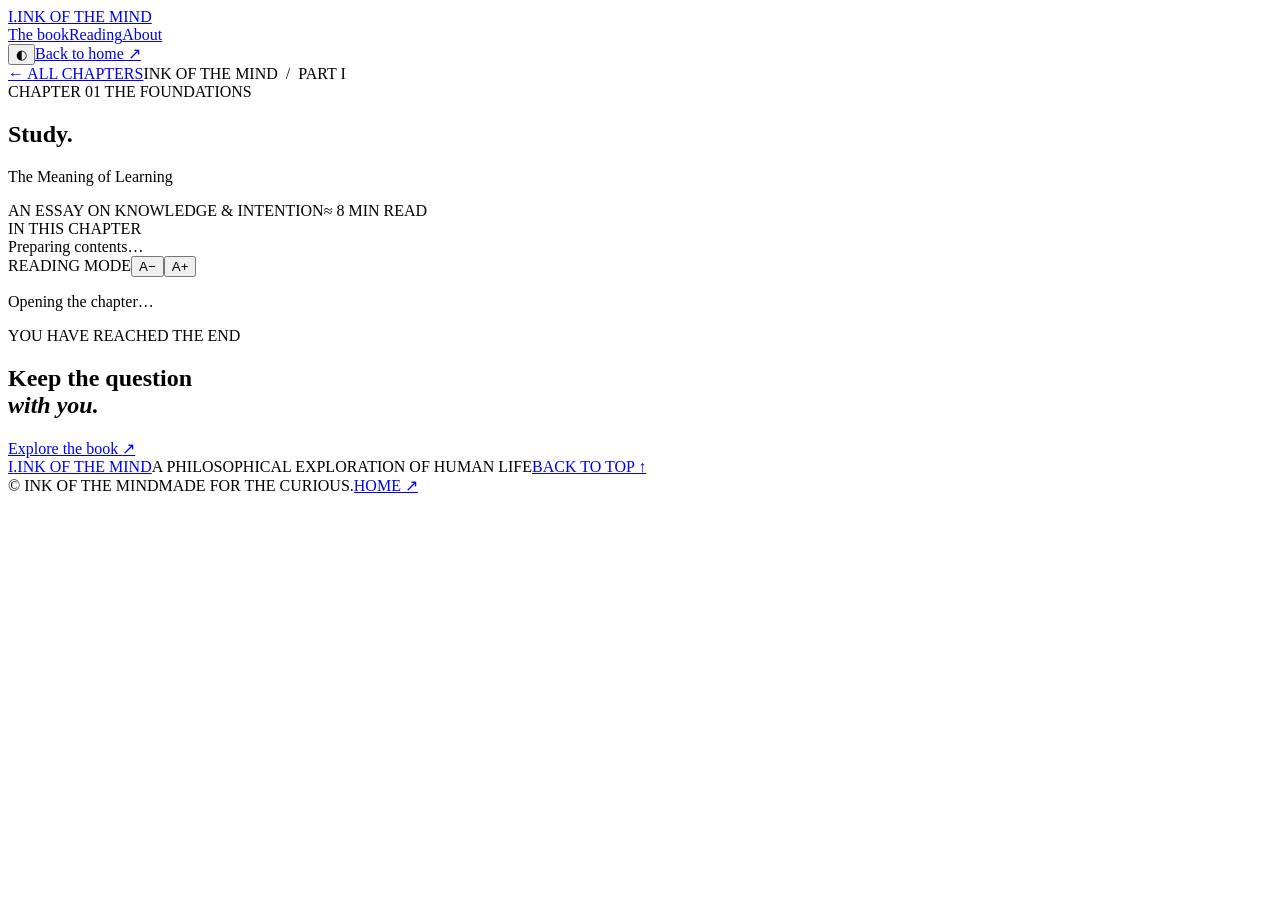
==== reader.html @ 4cdac4f8 "Add focused chapter reading experience" ====
<!doctype html>
<html lang="en">
<head>
  <meta charset="utf-8"><meta name="viewport" content="width=device-width, initial-scale=1">
  <meta name="theme-color" content="#f5f2eb"><meta name="description" content="Read Study — Chapter 01 of Ink of the Mind.">
  <title>Study — Ink of the Mind</title>
  <link rel="preconnect" href="https://fonts.googleapis.com"><link rel="preconnect" href="https://fonts.gstatic.com" crossorigin>
  <link href="https://fonts.googleapis.com/css2?family=DM+Mono:wght@400;500&family=DM+Sans:wght@400;500;600;700&family=Playfair+Display:ital,wght@0,500;0,600;0,700;1,500;1,600&display=swap" rel="stylesheet">
  <link rel="stylesheet" href="assets/css/style.css"><script src="assets/js/reader.js" defer></script><script src="assets/js/main.js" defer></script>
</head>
<body class="reader-body">
  <div class="reading-progress"><span id="progressBar"></span></div>
  <header class="site-header reader-header"><a class="wordmark" href="index.html"><span class="mark">I<span>.</span></span><span>INK OF THE MIND</span></a><nav class="main-nav"><a href="index.html#book">The book</a><a class="active" href="reader.html">Reading</a><a href="index.html#about">About</a></nav><div class="header-actions"><button class="icon-button" id="themeToggle" aria-label="Toggle dark mode"><span class="theme-glyph">◐</span></button><a class="header-read" href="index.html">Back to home <span>↗</span></a></div></header>
  <main>
    <div class="reader-top section-wrap"><a class="breadcrumb" href="index.html">← ALL CHAPTERS</a><span class="reader-edition">INK OF THE MIND&nbsp; / &nbsp;PART I</span></div>
    <section class="reader-title-wrap"><div class="reader-title-inner"><div class="eyebrow"><span class="eyebrow-line"></span> CHAPTER 01 <span class="eyebrow-dot"></span> THE FOUNDATIONS</div><h1>Study<span>.</span></h1><p class="reader-subtitle">The Meaning of Learning</p><div class="reader-meta"><span>AN ESSAY ON KNOWLEDGE & INTENTION</span><span class="meta-divider"></span><span>≈ 8 MIN READ</span></div></div></section>
    <div class="reader-layout section-wrap"><aside class="reader-sidebar"><div class="sidebar-sticky"><span class="sidebar-label">IN THIS CHAPTER</span><nav id="chapterToc" aria-label="Chapter contents"><span class="toc-loading">Preparing contents…</span></nav><div class="sidebar-divider"></div><span class="sidebar-label">READING MODE</span><button class="font-control" id="fontDown" aria-label="Decrease text size">A−</button><button class="font-control" id="fontUp" aria-label="Increase text size">A+</button></div></aside><article class="chapter-content" id="chapterContent"><p class="loading-message">Opening the chapter<span>…</span></p></article></div>
    <section class="next-chapter section-wrap"><div><span class="section-kicker">YOU HAVE REACHED THE END</span><h2>Keep the question<br><em>with you.</em></h2></div><a class="button button-dark" href="index.html#chapters">Explore the book <span>↗</span></a></section>
  </main>
  <footer class="site-footer"><a class="wordmark footer-wordmark" href="index.html"><span class="mark">I<span>.</span></span><span>INK OF THE MIND</span></a><span class="footer-note">A PHILOSOPHICAL EXPLORATION OF HUMAN LIFE</span><a href="#" class="back-top">BACK TO TOP ↑</a><div class="footer-bottom"><span>© <span id="year"></span> INK OF THE MIND</span><span>MADE FOR THE CURIOUS.</span><a href="index.html">HOME ↗</a></div></footer>
</body>
</html>
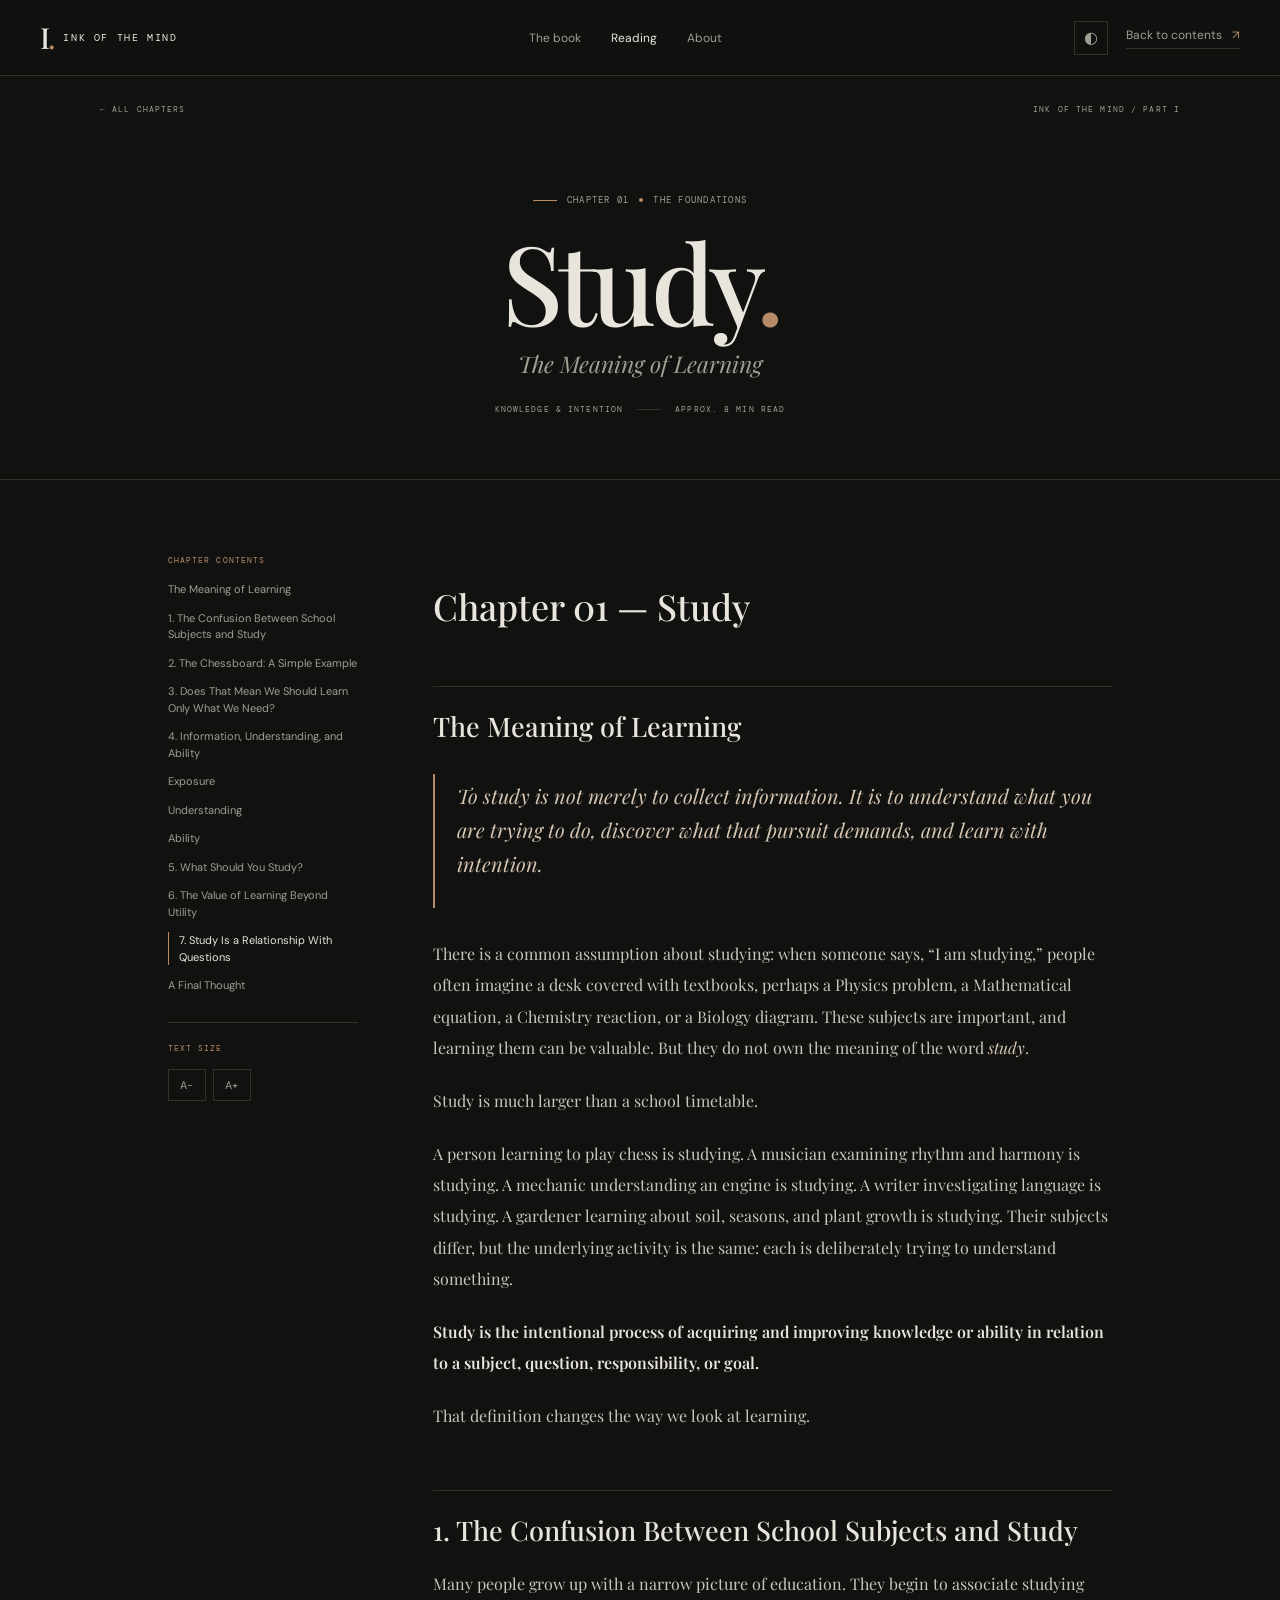
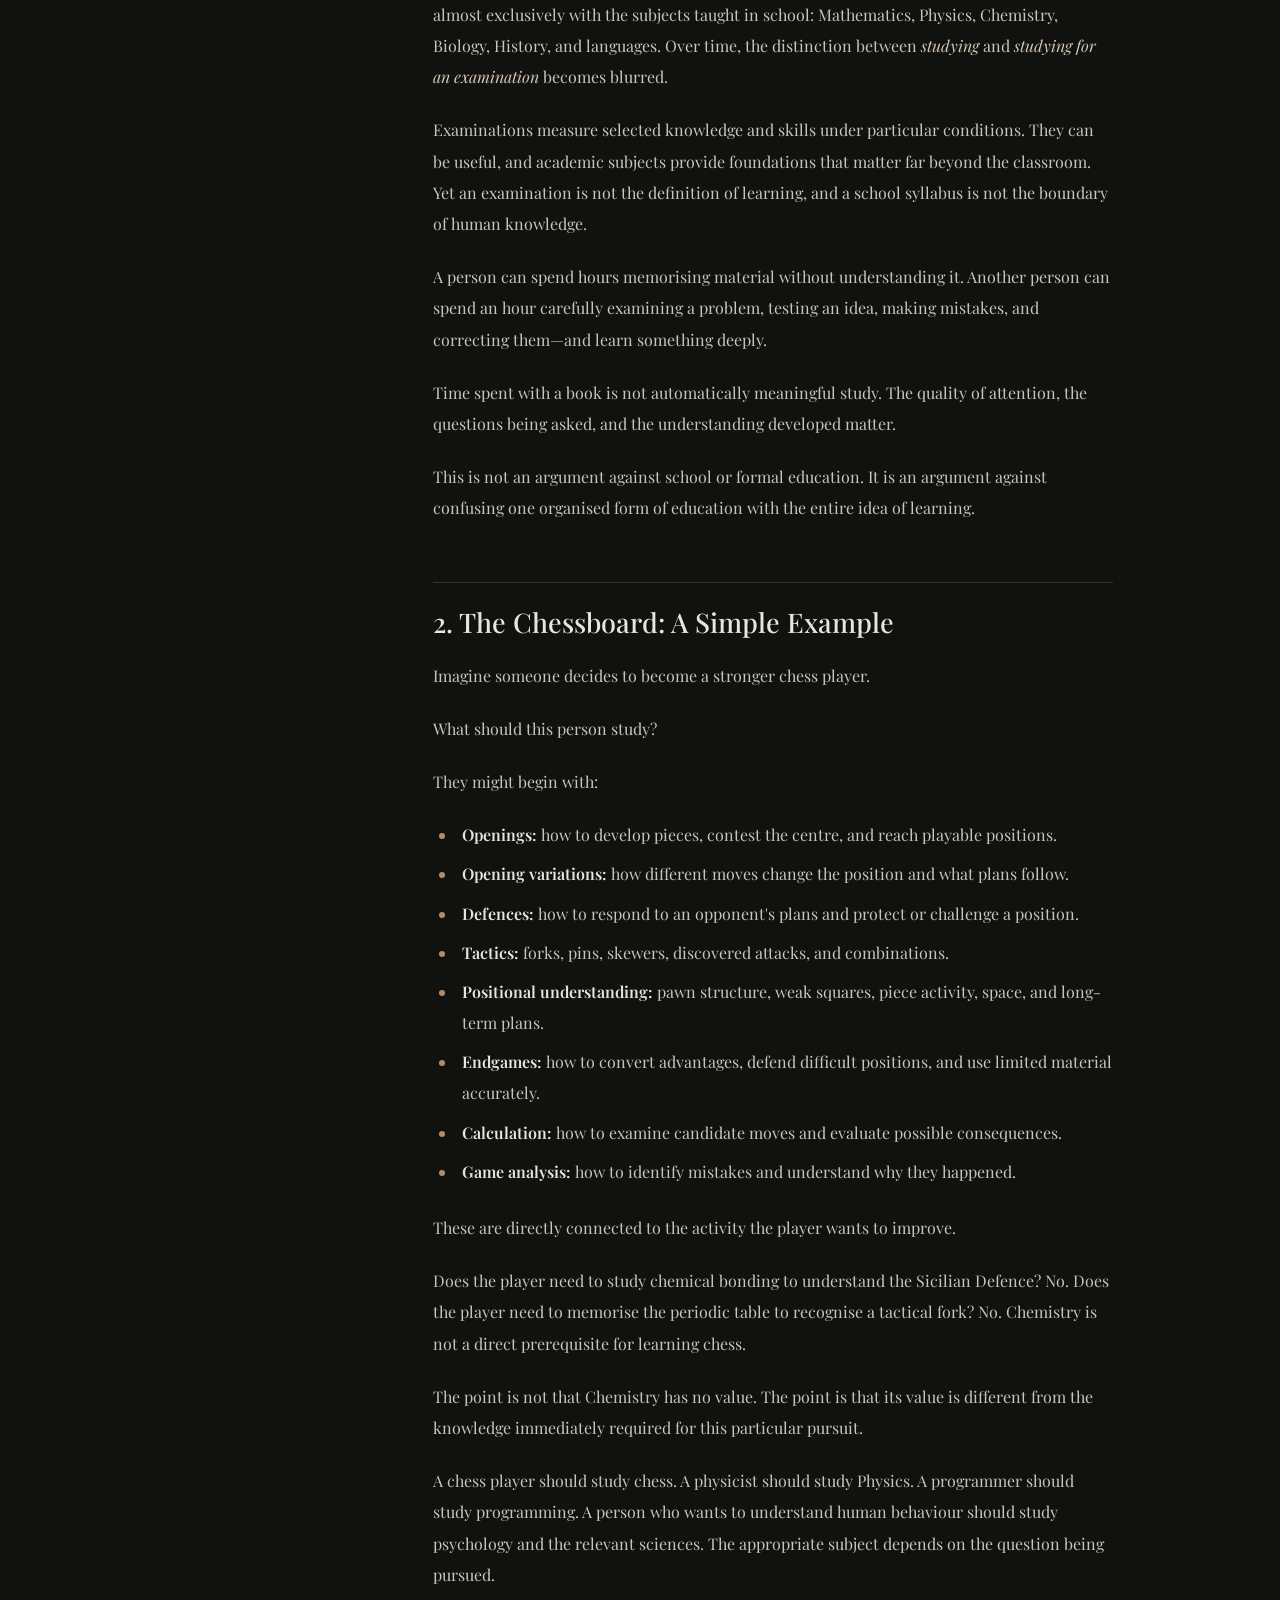
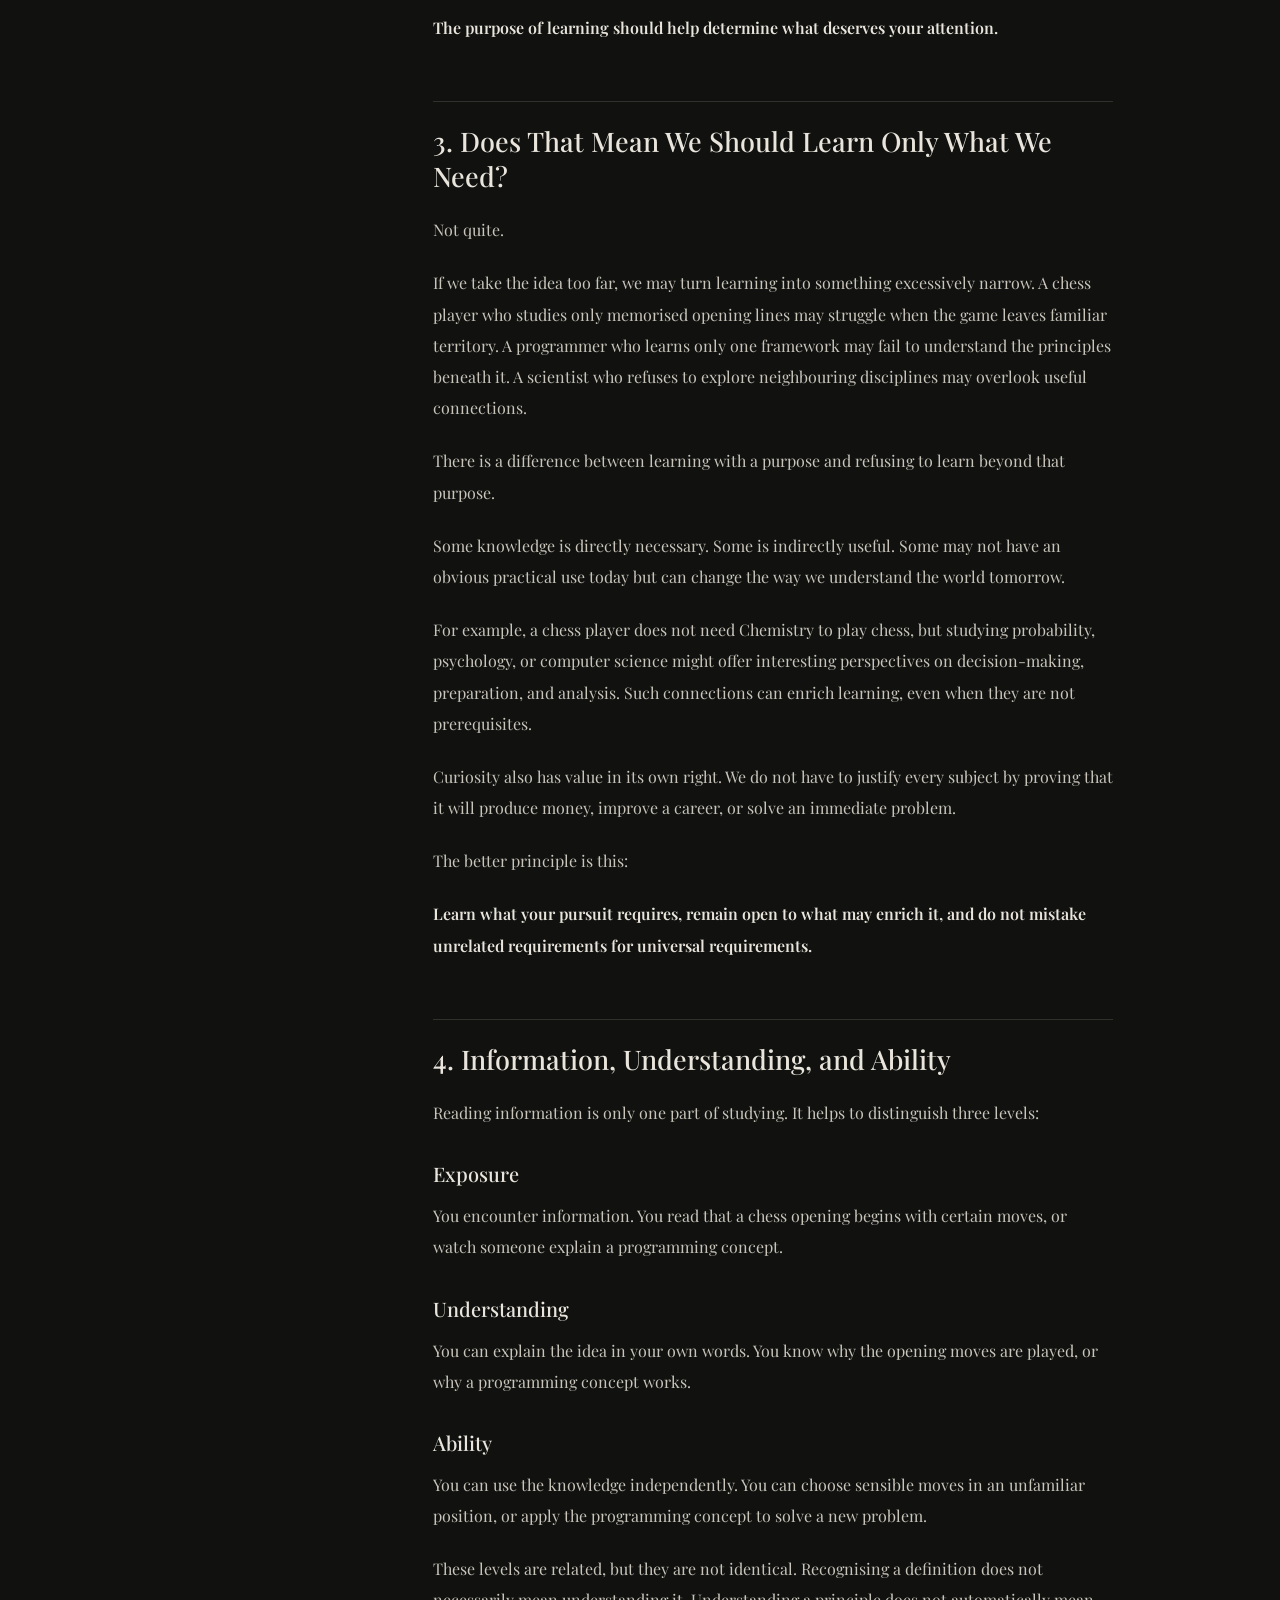
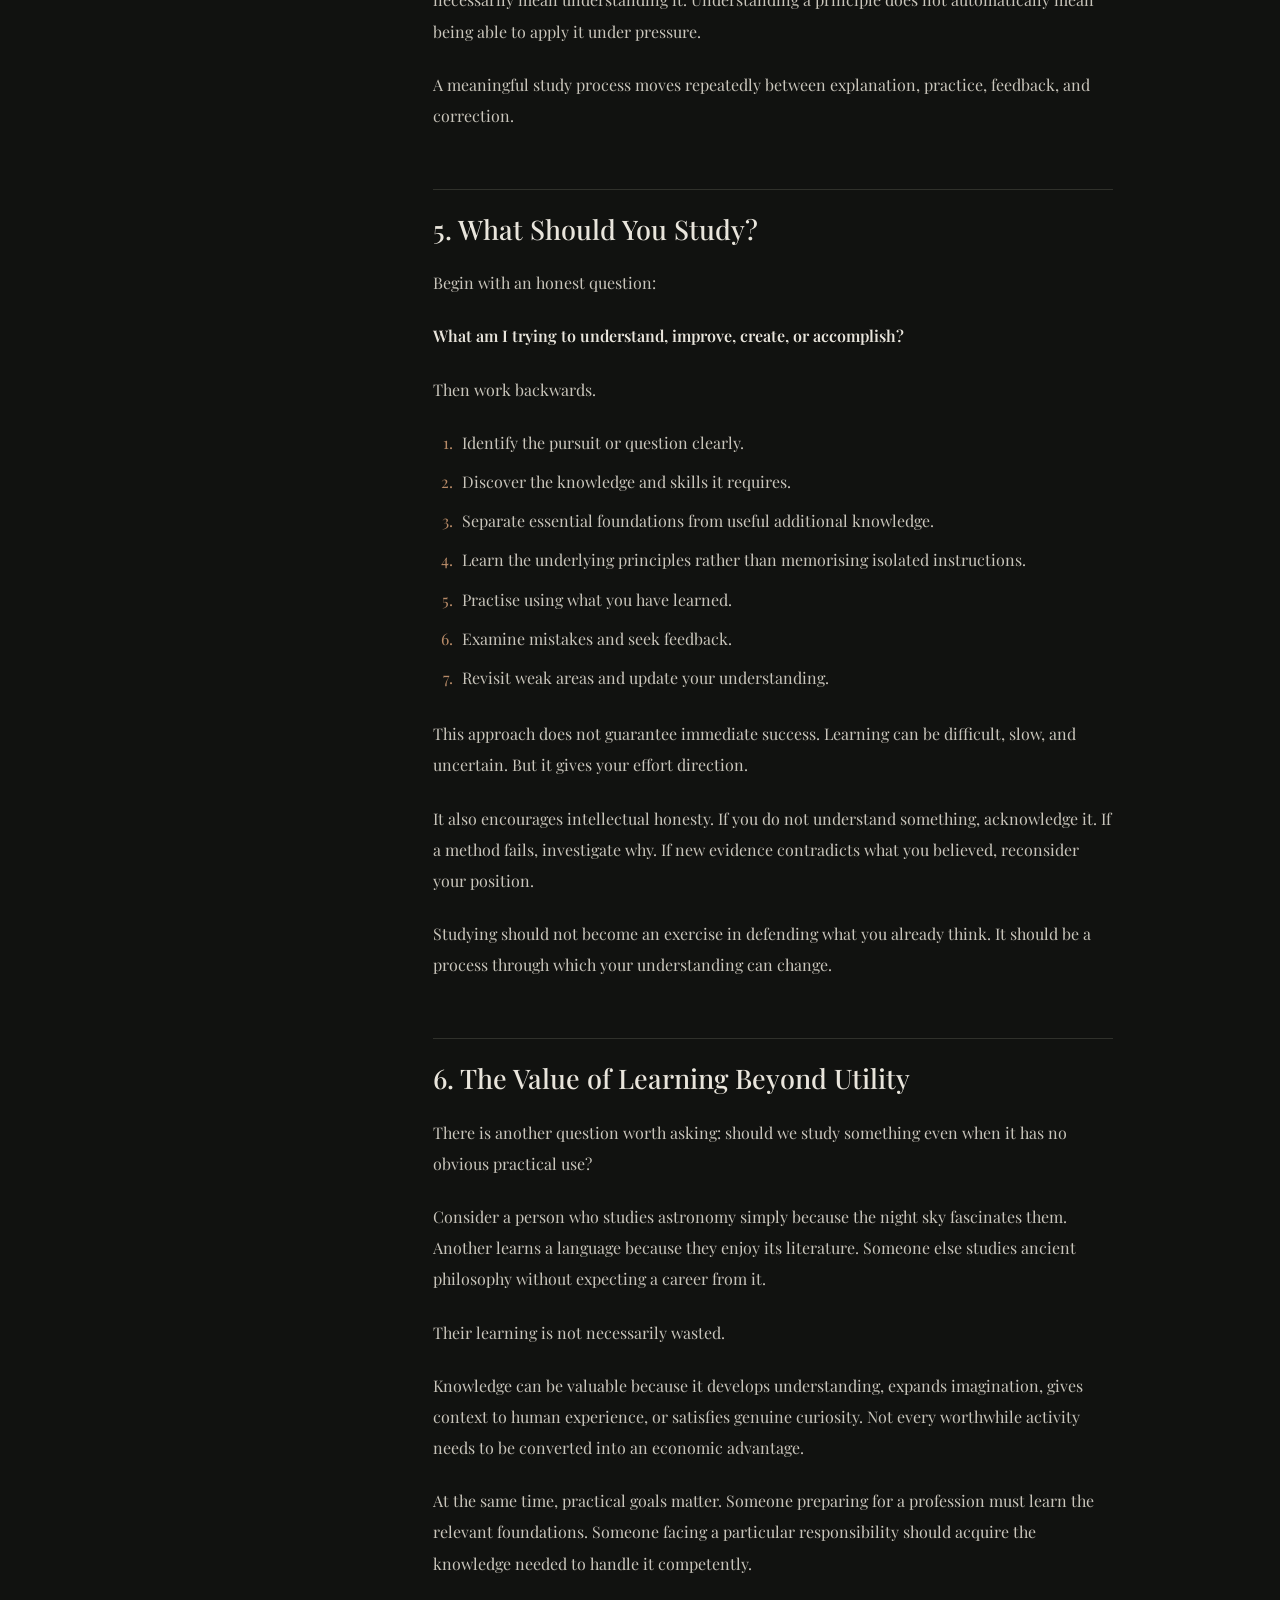
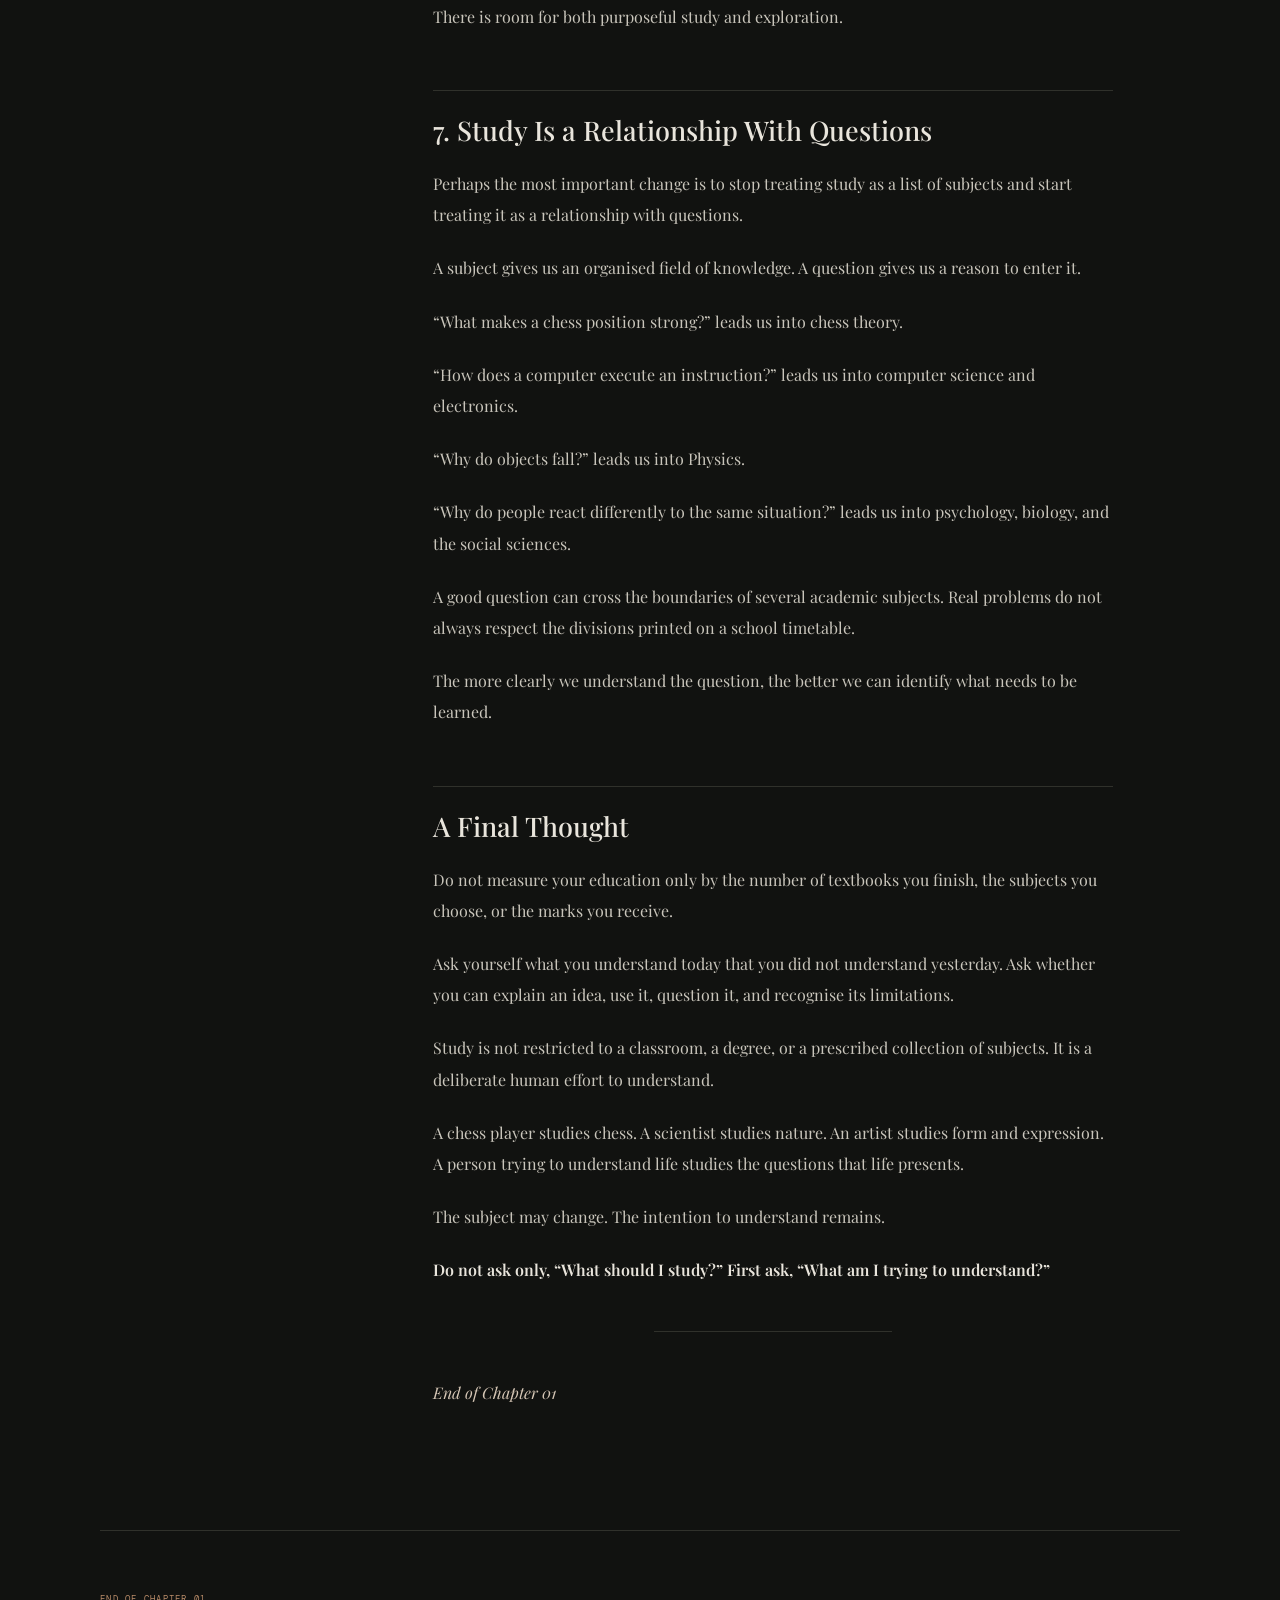
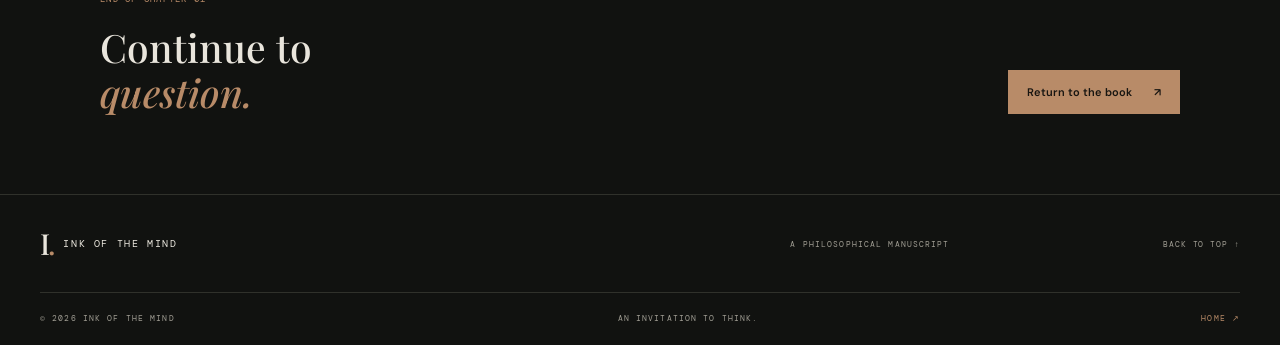
==== commit 548a11a6: "Refine chapter reader for a focused book-like reading layout" ====
--- a/reader.html
+++ b/reader.html
@@ -1,22 +1,18 @@
 <!doctype html>
 <html lang="en">
 <head>
-  <meta charset="utf-8"><meta name="viewport" content="width=device-width, initial-scale=1">
-  <meta name="theme-color" content="#f5f2eb"><meta name="description" content="Read Study — Chapter 01 of Ink of the Mind.">
-  <title>Study — Ink of the Mind</title>
-  <link rel="preconnect" href="https://fonts.googleapis.com"><link rel="preconnect" href="https://fonts.gstatic.com" crossorigin>
-  <link href="https://fonts.googleapis.com/css2?family=DM+Mono:wght@400;500&family=DM+Sans:wght@400;500;600;700&family=Playfair+Display:ital,wght@0,500;0,600;0,700;1,500;1,600&display=swap" rel="stylesheet">
-  <link rel="stylesheet" href="assets/css/style.css"><script src="assets/js/reader.js" defer></script><script src="assets/js/main.js" defer></script>
+<meta charset="utf-8"><meta name="viewport" content="width=device-width, initial-scale=1"><meta name="theme-color" content="#111210">
+<meta name="description" content="Read Study, Chapter 01 of Ink of the Mind."><title>Study — Ink of the Mind</title>
+<link rel="preconnect" href="https://fonts.googleapis.com"><link rel="preconnect" href="https://fonts.gstatic.com" crossorigin>
+<link href="https://fonts.googleapis.com/css2?family=DM+Mono:wght@400;500&family=DM+Sans:wght@400;500;600;700&family=Playfair+Display:ital,wght@0,500;0,600;0,700;1,500;1,600&display=swap" rel="stylesheet">
+<link rel="stylesheet" href="assets/css/style.css"><script src="assets/js/reader.js" defer></script><script src="assets/js/main.js" defer></script>
 </head>
-<body class="reader-body">
-  <div class="reading-progress"><span id="progressBar"></span></div>
-  <header class="site-header reader-header"><a class="wordmark" href="index.html"><span class="mark">I<span>.</span></span><span>INK OF THE MIND</span></a><nav class="main-nav"><a href="index.html#book">The book</a><a class="active" href="reader.html">Reading</a><a href="index.html#about">About</a></nav><div class="header-actions"><button class="icon-button" id="themeToggle" aria-label="Toggle dark mode"><span class="theme-glyph">◐</span></button><a class="header-read" href="index.html">Back to home <span>↗</span></a></div></header>
-  <main>
-    <div class="reader-top section-wrap"><a class="breadcrumb" href="index.html">← ALL CHAPTERS</a><span class="reader-edition">INK OF THE MIND&nbsp; / &nbsp;PART I</span></div>
-    <section class="reader-title-wrap"><div class="reader-title-inner"><div class="eyebrow"><span class="eyebrow-line"></span> CHAPTER 01 <span class="eyebrow-dot"></span> THE FOUNDATIONS</div><h1>Study<span>.</span></h1><p class="reader-subtitle">The Meaning of Learning</p><div class="reader-meta"><span>AN ESSAY ON KNOWLEDGE & INTENTION</span><span class="meta-divider"></span><span>≈ 8 MIN READ</span></div></div></section>
-    <div class="reader-layout section-wrap"><aside class="reader-sidebar"><div class="sidebar-sticky"><span class="sidebar-label">IN THIS CHAPTER</span><nav id="chapterToc" aria-label="Chapter contents"><span class="toc-loading">Preparing contents…</span></nav><div class="sidebar-divider"></div><span class="sidebar-label">READING MODE</span><button class="font-control" id="fontDown" aria-label="Decrease text size">A−</button><button class="font-control" id="fontUp" aria-label="Increase text size">A+</button></div></aside><article class="chapter-content" id="chapterContent"><p class="loading-message">Opening the chapter<span>…</span></p></article></div>
-    <section class="next-chapter section-wrap"><div><span class="section-kicker">YOU HAVE REACHED THE END</span><h2>Keep the question<br><em>with you.</em></h2></div><a class="button button-dark" href="index.html#chapters">Explore the book <span>↗</span></a></section>
-  </main>
-  <footer class="site-footer"><a class="wordmark footer-wordmark" href="index.html"><span class="mark">I<span>.</span></span><span>INK OF THE MIND</span></a><span class="footer-note">A PHILOSOPHICAL EXPLORATION OF HUMAN LIFE</span><a href="#" class="back-top">BACK TO TOP ↑</a><div class="footer-bottom"><span>© <span id="year"></span> INK OF THE MIND</span><span>MADE FOR THE CURIOUS.</span><a href="index.html">HOME ↗</a></div></footer>
-</body>
-</html>+<body class="reader-body"><div class="reading-progress"><span id="progressBar"></span></div>
+<header class="site-header reader-header"><a class="wordmark" href="index.html"><span class="mark">I<span>.</span></span><span>INK OF THE MIND</span></a><nav class="main-nav" aria-label="Main navigation"><a href="index.html#book">The book</a><a class="active" href="reader.html">Reading</a><a href="index.html#about">About</a></nav><div class="header-actions"><button class="icon-button" id="themeToggle" aria-label="Toggle light mode"><span class="theme-glyph">◐</span></button><a class="header-read" href="index.html">Back to contents <span>↗</span></a></div></header>
+<main><div class="reader-top section-wrap"><a class="breadcrumb" href="index.html#chapters">← ALL CHAPTERS</a><span class="reader-edition">INK OF THE MIND / PART I</span></div>
+<section class="reader-title-wrap"><div class="reader-title-inner"><div class="eyebrow"><span class="eyebrow-line"></span> CHAPTER 01 <span class="eyebrow-dot"></span> THE FOUNDATIONS</div><h1>Study<span>.</span></h1><p class="reader-subtitle">The Meaning of Learning</p><div class="reader-meta"><span>KNOWLEDGE &amp; INTENTION</span><span class="meta-divider"></span><span>APPROX. 8 MIN READ</span></div></div></section>
+<div class="reader-layout section-wrap"><aside class="reader-sidebar"><div class="sidebar-sticky"><span class="sidebar-label">CHAPTER CONTENTS</span><nav id="chapterToc" aria-label="Chapter contents"><span class="toc-loading">Preparing contents…</span></nav><div class="sidebar-divider"></div><span class="sidebar-label">TEXT SIZE</span><button class="font-control" id="fontDown" aria-label="Decrease text size">A−</button><button class="font-control" id="fontUp" aria-label="Increase text size">A+</button></div></aside>
+<article class="chapter-content" id="chapterContent"><p class="loading-message">Loading manuscript…</p></article></div>
+<section class="next-chapter section-wrap"><div><span class="section-kicker">END OF CHAPTER 01</span><h2>Continue to<br><em>question.</em></h2></div><a class="button button-dark" href="index.html#chapters">Return to the book <span>↗</span></a></section></main>
+<footer class="site-footer"><a class="wordmark" href="index.html"><span class="mark">I<span>.</span></span><span>INK OF THE MIND</span></a><span class="footer-note">A PHILOSOPHICAL MANUSCRIPT</span><a href="#" class="back-top">BACK TO TOP ↑</a><div class="footer-bottom"><span>© <span id="year"></span> INK OF THE MIND</span><span>AN INVITATION TO THINK.</span><a href="index.html">HOME ↗</a></div></footer>
+</body></html>
--- a/assets/css/style.css
+++ b/assets/css/style.css
@@ -0,0 +1,26 @@
+:root{color-scheme:dark;--bg:#111210;--surface:#191a17;--text:#e9e5dc;--muted:#a09d93;--faint:#707067;--line:#30312b;--accent:#b88b68;--serif:"Playfair Display",Georgia,serif;--sans:"DM Sans",Arial,sans-serif;--mono:"DM Mono",monospace}
+*{box-sizing:border-box}html{scroll-behavior:smooth;scroll-padding-top:90px;scrollbar-color:#565044 var(--bg)}body{margin:0;background:var(--bg);color:var(--text);font-family:var(--sans);-webkit-font-smoothing:antialiased}a{color:inherit;text-decoration:none}button{font:inherit;color:inherit}::selection{background:#b88b6840;color:var(--text)}:focus-visible{outline:2px solid var(--accent);outline-offset:4px}.section-wrap{width:min(1080px,calc(100% - 56px));margin-inline:auto}
+.reading-progress{position:fixed;inset:0 0 auto;height:2px;z-index:30}.reading-progress span{display:block;width:0;height:100%;background:var(--accent)}
+.site-header{min-height:76px;padding:0 max(28px,calc((100vw - 1200px)/2));display:flex;align-items:center;justify-content:space-between;gap:24px;position:sticky;top:0;z-index:20;background:#111210ed;border-bottom:1px solid var(--line);backdrop-filter:blur(14px)}
+.wordmark{display:inline-flex;align-items:center;gap:11px;white-space:nowrap;font:10px var(--mono);letter-spacing:.16em}.mark{font:500 29px/1 var(--serif);letter-spacing:-.08em}.mark span{color:var(--accent)}
+.main-nav{display:flex;align-items:center;gap:30px}.main-nav a,.header-read{color:var(--muted);font-size:12px;transition:color .2s}.main-nav a:hover,.main-nav a.active,.header-read:hover{color:var(--text)}.header-actions{display:flex;align-items:center;gap:18px}
+.icon-button,.menu-toggle{border:1px solid var(--line);background:transparent;width:34px;height:34px;display:grid;place-items:center;cursor:pointer;color:var(--muted)}.icon-button:hover,.menu-toggle:hover{color:var(--text);border-color:var(--accent)}.header-read{border-bottom:1px solid var(--line);padding-bottom:5px}.header-read span{color:var(--accent);margin-left:7px}.menu-toggle{display:none;font-size:18px}
+.hero{min-height:590px;display:grid;grid-template-columns:1.05fr .95fr;align-items:center;gap:24px;position:relative;padding-top:50px;padding-bottom:75px}.hero-copy{position:relative;z-index:2}
+.eyebrow,.section-kicker,.chapter-tag,.chapter-count,.chapter-open,.hero-index,.art-label,.sidebar-label,.reader-edition,.reader-meta,.breadcrumb,.footer-note,.footer-bottom,.coming-soon .mono,.quote-section>span{font:9px var(--mono);letter-spacing:.14em;color:var(--muted)}.eyebrow{display:flex;align-items:center;gap:10px}.eyebrow-line{width:24px;height:1px;background:var(--accent)}.eyebrow-dot{width:4px;height:4px;border-radius:50%;background:var(--accent)}
+.hero h1{max-width:620px;margin:30px 0 22px;font:500 clamp(56px,6.8vw,86px)/1.04 var(--serif);letter-spacing:-.045em}.hero h1 em,.intro-grid h2 em,.chapters-heading h2 em,.about-grid h2 em,.next-chapter h2 em{color:var(--accent);font-weight:500}.hero-description{max-width:430px;color:var(--muted);font-size:15px;line-height:1.85}.hero-actions{display:flex;align-items:center;gap:25px;margin-top:30px}
+.button{display:inline-flex;align-items:center;justify-content:center;gap:22px;padding:14px 18px;font-size:11px;font-weight:600;border:1px solid var(--accent);transition:background .2s,color .2s}.button-dark{background:var(--accent);color:#171511}.button-dark:hover{background:transparent;color:var(--text)}.text-link,.underlined-link{color:var(--muted);font-size:11px;padding-bottom:7px;border-bottom:1px solid var(--line)}.text-link:hover,.underlined-link:hover{color:var(--accent);border-color:var(--accent)}.text-link span,.underlined-link span{color:var(--accent);margin-left:6px}
+.hero-note{display:flex;align-items:center;gap:12px;margin-top:50px;color:var(--muted);font-size:10px;line-height:1.7}.hero-note strong{color:var(--text);font-weight:500}.note-star{color:var(--accent);font-size:20px}
+.hero-art{height:430px;display:grid;place-items:center;position:relative;overflow:hidden}.art-orbit{position:absolute;border:1px solid #6d625444;border-radius:50%}.orbit-one{width:390px;height:260px;transform:rotate(-24deg)}.orbit-two{width:460px;height:340px;transform:rotate(28deg)}.art-sun{position:absolute;width:230px;height:230px;border-radius:50%;background:#29251f;border:1px solid #62503e55}.book-object{width:310px;height:210px;display:flex;position:relative;transform:rotate(-8deg);filter:drop-shadow(0 24px 20px #0008)}.book-page{width:50%;height:170px;position:relative;top:20px;background:linear-gradient(135deg,#d8d0c1,#a89c88);border:1px solid #827866}.page-left{border-radius:4px 0 0 3px;transform:skewY(5deg)}.page-right{border-radius:0 4px 3px 0;transform:skewY(-5deg)}.book-page:after{content:"";position:absolute;left:20%;right:20%;top:35%;height:1px;background:#817764;box-shadow:0 12px #817764,0 24px #817764,0 36px #817764,0 48px #817764;opacity:.6}.book-spine{position:absolute;left:50%;top:21px;width:2px;height:170px;background:#796d5b;z-index:2}.book-shadow{position:absolute;width:300px;height:20px;bottom:0;background:#000;filter:blur(18px);opacity:.45}.art-label{position:absolute;font-size:8px;color:var(--faint)}.label-top{top:55px;left:18px}.label-bottom{bottom:45px;right:5px}.art-cross{position:absolute;bottom:95px;left:45px;color:var(--accent)}.hero-index{position:absolute;bottom:20px;left:0;display:flex;align-items:center;gap:12px;font-size:8px}.hero-index>span:first-child{color:var(--accent)}.index-rule{width:38px;height:1px;background:var(--line)}
+.intro-section{padding-top:110px;padding-bottom:115px;border-top:1px solid var(--line)}.section-kicker{color:var(--accent)}.intro-grid,.about-grid{display:grid;grid-template-columns:1fr 1fr;gap:90px;margin-top:30px}.intro-grid h2,.about-grid h2,.chapters-heading h2{margin:0;font:500 clamp(38px,4.6vw,58px)/1.13 var(--serif);letter-spacing:-.035em}.intro-text p,.about-grid p{color:var(--muted);font-size:14px;line-height:1.9;margin:0 0 18px}.intro-text .lead{color:var(--text);font:19px/1.7 var(--serif)}.intro-text .underlined-link,.about-grid .underlined-link{display:inline-block;margin-top:12px}
+.chapters-section{padding-top:105px;padding-bottom:115px;border-top:1px solid var(--line)}.chapters-heading{display:flex;align-items:end;justify-content:space-between;gap:25px;margin:28px 0 38px}.chapter-count{text-align:right;line-height:1.8}
+.chapter-card{display:grid;grid-template-columns:105px 1fr 140px;align-items:center;gap:24px;padding:30px 24px;border-top:1px solid var(--line);border-bottom:1px solid var(--line);transition:background .2s,border-color .2s}.chapter-card:hover{background:var(--surface);border-color:#62503e}.chapter-number{color:var(--muted);font:9px/1.7 var(--mono);letter-spacing:.12em}.chapter-number strong{display:block;color:var(--accent);font:500 39px/1 var(--serif)}.chapter-tag{color:var(--accent);font-size:8px}.chapter-info h3{margin:12px 0 2px;font:500 35px var(--serif)}.chapter-info>p{margin:0;color:var(--text);font:italic 14px var(--serif)}.chapter-description{display:block;max-width:590px;margin-top:13px;color:var(--muted);font-size:12px;line-height:1.8}.chapter-open{display:flex;align-items:center;justify-content:flex-end;gap:14px;color:var(--muted);font-size:8px}.chapter-open b{color:var(--accent);font:18px var(--sans)}
+.coming-soon{display:flex;align-items:center;gap:16px;padding:24px;color:var(--muted);font-size:11px;line-height:1.7}.coming-soon p{margin:0}.coming-soon strong{color:var(--text);font-weight:500}.coming-mark{color:var(--accent);font-size:18px}.coming-soon .mono{margin-left:auto;font-size:8px}
+.about-section{padding-top:95px;padding-bottom:110px;border-top:1px solid var(--line)}.about-grid{align-items:start}
+.site-footer{padding:34px max(28px,calc((100vw - 1200px)/2)) 22px;display:grid;grid-template-columns:1fr 1fr auto;align-items:center;gap:24px;border-top:1px solid var(--line)}.footer-note{text-align:center;font-size:8px}.back-top{justify-self:end;font:8px var(--mono);letter-spacing:.12em;color:var(--muted)}.footer-bottom{grid-column:1/-1;display:flex;justify-content:space-between;gap:16px;padding-top:20px;margin-top:10px;border-top:1px solid var(--line);font-size:8px}.footer-bottom a{color:var(--accent)}
+.reader-body{min-height:100vh}.reader-header{position:sticky}.reader-top{display:flex;justify-content:space-between;padding-top:28px}.breadcrumb{color:var(--muted);font-size:8px}.breadcrumb:hover{color:var(--accent)}.reader-edition{font-size:8px}.reader-title-wrap{padding:80px 24px 65px;text-align:center;border-bottom:1px solid var(--line)}.reader-title-inner{width:min(720px,100%);margin-inline:auto}.reader-title-inner .eyebrow{justify-content:center}.reader-title-wrap h1{margin:20px 0 5px;font:500 clamp(72px,10vw,110px)/1 var(--serif);letter-spacing:-.05em}.reader-title-wrap h1 span{color:var(--accent)}.reader-subtitle{margin:12px 0 25px;color:var(--muted);font:italic 23px var(--serif)}.reader-meta{display:flex;align-items:center;justify-content:center;gap:14px;font-size:8px}.meta-divider{width:24px;height:1px;background:var(--line)}
+.reader-layout{display:grid;grid-template-columns:190px minmax(0,680px);justify-content:center;gap:75px;padding-top:75px;padding-bottom:100px}.reader-sidebar{min-width:0}.sidebar-sticky{position:sticky;top:110px}.sidebar-label{display:block;margin-bottom:16px;color:var(--accent);font-size:8px}.reader-sidebar nav{display:flex;flex-direction:column;gap:12px}.reader-sidebar nav a{color:var(--muted);font-size:11px;line-height:1.5}.reader-sidebar nav a:hover,.reader-sidebar nav a.toc-active{color:var(--text)}.reader-sidebar nav a.toc-active{border-left:1px solid var(--accent);padding-left:10px}.toc-loading{color:var(--faint);font-size:11px}.sidebar-divider{height:1px;background:var(--line);margin:28px 0 20px}.font-control{min-width:38px;height:32px;margin-right:7px;border:1px solid var(--line);background:transparent;color:var(--muted);cursor:pointer;font-size:11px}.font-control:hover{border-color:var(--accent);color:var(--text)}
+.chapter-content{color:#c9c5bb;font:16px/1.95 var(--serif)}.chapter-content h1{font:500 36px/1.2 var(--serif);color:var(--text)}.chapter-content h2{margin:58px 0 20px;padding-top:22px;border-top:1px solid var(--line);color:var(--text);font:500 27px/1.3 var(--serif)}.chapter-content h3{margin:32px 0 12px;color:var(--text);font:500 20px/1.4 var(--serif)}.chapter-content p{margin:0 0 22px}.chapter-content strong{color:var(--text);font-weight:600}.chapter-content em{color:#d5c6b5}.chapter-content blockquote{margin:30px 0;padding:5px 0 5px 22px;border-left:2px solid var(--accent);color:#d6c5b2;font:italic 20px/1.7 var(--serif)}.chapter-content ul,.chapter-content ol{padding-left:24px;margin:12px 0 25px}.chapter-content li{padding-left:5px;margin:8px 0}.chapter-content li::marker{color:var(--accent)}.chapter-content hr{border:0;border-top:1px solid var(--line);width:35%;margin:45px auto}.chapter-content .chapter-end{text-align:center;margin-top:48px;color:var(--accent);font:9px var(--mono);letter-spacing:.16em}.chapter-content .loading-message{color:var(--muted)}.chapter-content .loading-message span{color:var(--accent)}.chapter-content a{color:var(--accent);text-decoration:underline}
+.next-chapter{display:flex;justify-content:space-between;align-items:end;gap:25px;padding-top:55px;padding-bottom:80px;border-top:1px solid var(--line)}.next-chapter h2{margin:18px 0 0;font:500 39px/1.15 var(--serif)}
+@media(max-width:800px){.site-header{padding-inline:24px}.main-nav{gap:17px}.hero{min-height:520px}.hero-art{transform:scale(.85);margin-inline:-35px}.intro-grid,.about-grid{gap:38px}.reader-layout{grid-template-columns:145px minmax(0,1fr);gap:35px}}
+@media(max-width:620px){.section-wrap{width:calc(100% - 40px)}.site-header{min-height:68px;padding-inline:20px}.wordmark{font-size:8px;gap:8px}.mark{font-size:25px}.main-nav{display:none;position:absolute;top:67px;left:0;right:0;padding:22px 20px;background:var(--surface);border-bottom:1px solid var(--line);flex-direction:column;align-items:flex-start}.main-nav.open{display:flex}.header-actions{gap:9px}.header-read{font-size:10px}.menu-toggle{display:grid}.hero{display:flex;flex-direction:column;align-items:stretch;padding-top:65px;padding-bottom:65px}.hero h1{font-size:clamp(52px,13vw,72px)}.hero-description{font-size:13px}.hero-art{height:290px;transform:scale(.76);margin:-5px -40px -15px}.hero-note{margin-top:35px}.hero-index{bottom:0}.intro-section,.chapters-section,.about-section{padding-top:75px;padding-bottom:80px}.intro-grid,.about-grid{grid-template-columns:1fr;gap:24px;margin-top:25px}.intro-grid h2,.about-grid h2,.chapters-heading h2{font-size:43px}.intro-text .lead{font-size:17px}.chapters-heading{display:block;margin-bottom:25px}.chapter-count{display:block;text-align:left;margin-top:18px}.chapter-card{grid-template-columns:48px 1fr;gap:12px;padding:23px 8px}.chapter-number strong{font-size:30px}.chapter-tag{font-size:7px;line-height:1.7}.chapter-info h3{font-size:30px}.chapter-description{font-size:11px}.chapter-open{grid-column:2;justify-content:flex-start;margin-top:8px}.coming-soon{padding-inline:8px}.coming-soon .mono{display:none}.site-footer{padding:30px 20px 18px;grid-template-columns:1fr auto;gap:18px}.footer-note{display:none}.back-top{grid-column:2;grid-row:1}.footer-bottom{flex-wrap:wrap;font-size:7px}.reader-top{padding-top:22px}.reader-edition{font-size:7px}.reader-title-wrap{padding:65px 20px 48px}.reader-title-wrap h1{font-size:82px}.reader-subtitle{font-size:19px}.reader-meta{font-size:7px;gap:8px}.reader-layout{display:block;padding-top:0;padding-bottom:65px}.reader-sidebar{padding:20px 0;margin-bottom:38px;border-bottom:1px solid var(--line)}.sidebar-sticky{position:static}.reader-sidebar nav{display:grid;grid-template-columns:1fr 1fr;gap:10px}.sidebar-divider{margin:18px 0 14px}.chapter-content{font-size:15px;line-height:1.9}.chapter-content h2{font-size:24px;margin-top:42px}.chapter-content blockquote{font-size:18px}.next-chapter{display:block;padding-top:38px;padding-bottom:55px}.next-chapter h2{font-size:34px;margin-bottom:25px}}
+@media(prefers-reduced-motion:reduce){html{scroll-behavior:auto}*,*::before,*::after{transition-duration:.01ms!important;animation-duration:.01ms!important}}
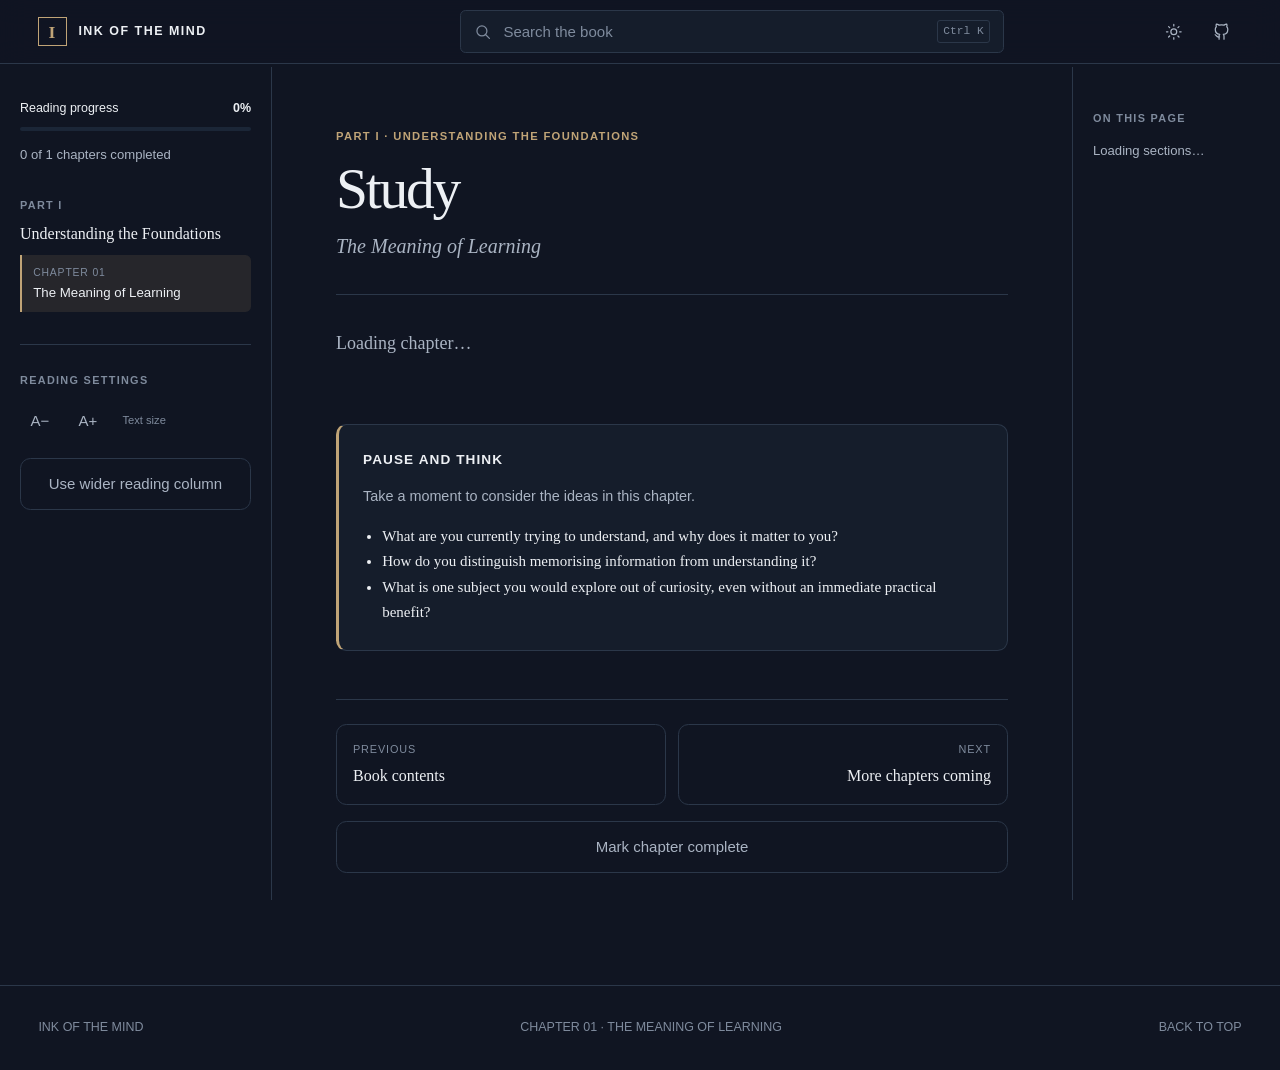
==== commit 24a59990: "Build accessible interactive reading interface" ====
--- a/reader.html
+++ b/reader.html
@@ -1,18 +1,40 @@
 <!doctype html>
-<html lang="en">
+<html lang="en" data-theme="dark">
 <head>
-<meta charset="utf-8"><meta name="viewport" content="width=device-width, initial-scale=1"><meta name="theme-color" content="#111210">
-<meta name="description" content="Read Study, Chapter 01 of Ink of the Mind."><title>Study — Ink of the Mind</title>
-<link rel="preconnect" href="https://fonts.googleapis.com"><link rel="preconnect" href="https://fonts.gstatic.com" crossorigin>
-<link href="https://fonts.googleapis.com/css2?family=DM+Mono:wght@400;500&family=DM+Sans:wght@400;500;600;700&family=Playfair+Display:ital,wght@0,500;0,600;0,700;1,500;1,600&display=swap" rel="stylesheet">
-<link rel="stylesheet" href="assets/css/style.css"><script src="assets/js/reader.js" defer></script><script src="assets/js/main.js" defer></script>
+<meta charset="utf-8"><meta name="viewport" content="width=device-width,initial-scale=1">
+<meta name="description" content="Read Ink of the Mind: Chapter 1, The Meaning of Learning.">
+<meta name="theme-color" content="#101522"><meta property="og:type" content="book"><meta property="og:title" content="The Meaning of Learning — Ink of the Mind"><meta property="og:description" content="Chapter 1 of Ink of the Mind.">
+<link rel="canonical" href="https://everlastinguc.github.io/jingalala-huhu/reader.html">
+<title>The Meaning of Learning — Ink of the Mind</title>
+<link rel="stylesheet" href="assets/css/tokens.css"><link rel="stylesheet" href="assets/css/base.css"><link rel="stylesheet" href="assets/css/layout.css"><link rel="stylesheet" href="assets/css/components.css"><link rel="stylesheet" href="assets/css/utilities.css">
+<script type="module" src="assets/js/main.js"></script>
 </head>
-<body class="reader-body"><div class="reading-progress"><span id="progressBar"></span></div>
-<header class="site-header reader-header"><a class="wordmark" href="index.html"><span class="mark">I<span>.</span></span><span>INK OF THE MIND</span></a><nav class="main-nav" aria-label="Main navigation"><a href="index.html#book">The book</a><a class="active" href="reader.html">Reading</a><a href="index.html#about">About</a></nav><div class="header-actions"><button class="icon-button" id="themeToggle" aria-label="Toggle light mode"><span class="theme-glyph">◐</span></button><a class="header-read" href="index.html">Back to contents <span>↗</span></a></div></header>
-<main><div class="reader-top section-wrap"><a class="breadcrumb" href="index.html#chapters">← ALL CHAPTERS</a><span class="reader-edition">INK OF THE MIND / PART I</span></div>
-<section class="reader-title-wrap"><div class="reader-title-inner"><div class="eyebrow"><span class="eyebrow-line"></span> CHAPTER 01 <span class="eyebrow-dot"></span> THE FOUNDATIONS</div><h1>Study<span>.</span></h1><p class="reader-subtitle">The Meaning of Learning</p><div class="reader-meta"><span>KNOWLEDGE &amp; INTENTION</span><span class="meta-divider"></span><span>APPROX. 8 MIN READ</span></div></div></section>
-<div class="reader-layout section-wrap"><aside class="reader-sidebar"><div class="sidebar-sticky"><span class="sidebar-label">CHAPTER CONTENTS</span><nav id="chapterToc" aria-label="Chapter contents"><span class="toc-loading">Preparing contents…</span></nav><div class="sidebar-divider"></div><span class="sidebar-label">TEXT SIZE</span><button class="font-control" id="fontDown" aria-label="Decrease text size">A−</button><button class="font-control" id="fontUp" aria-label="Increase text size">A+</button></div></aside>
-<article class="chapter-content" id="chapterContent"><p class="loading-message">Loading manuscript…</p></article></div>
-<section class="next-chapter section-wrap"><div><span class="section-kicker">END OF CHAPTER 01</span><h2>Continue to<br><em>question.</em></h2></div><a class="button button-dark" href="index.html#chapters">Return to the book <span>↗</span></a></section></main>
-<footer class="site-footer"><a class="wordmark" href="index.html"><span class="mark">I<span>.</span></span><span>INK OF THE MIND</span></a><span class="footer-note">A PHILOSOPHICAL MANUSCRIPT</span><a href="#" class="back-top">BACK TO TOP ↑</a><div class="footer-bottom"><span>© <span id="year"></span> INK OF THE MIND</span><span>AN INVITATION TO THINK.</span><a href="index.html">HOME ↗</a></div></footer>
+<body>
+<a class="skip-link" href="#chapter-content">Skip to chapter</a>
+<header class="site-header">
+<button class="menu-button" id="menu-toggle" type="button" aria-label="Open chapter navigation" aria-expanded="false"><svg viewBox="0 0 24 24" aria-hidden="true"><path d="M4 7h16M4 12h16M4 17h16"></path></svg></button>
+<a class="wordmark" href="index.html"><span class="wordmark__mark">I</span><span>INK OF THE MIND</span></a>
+<div class="header-search"><button class="search-trigger" id="search-open" type="button"><svg viewBox="0 0 24 24" aria-hidden="true"><circle cx="10.8" cy="10.8" r="6.8"></circle><path d="m16 16 5 5"></path></svg><span>Search the book</span><kbd>Ctrl K</kbd></button></div>
+<div class="header-actions"><button class="icon-button" id="theme-toggle" type="button" aria-label="Switch theme"><svg viewBox="0 0 24 24" aria-hidden="true"><circle cx="12" cy="12" r="4"></circle><path d="M12 2v2m0 16v2M4.93 4.93l1.42 1.42m11.3 11.3 1.42 1.42M2 12h2m16 0h2M4.93 19.07l1.42-1.42m11.3-11.3 1.42-1.42"></path></svg></button><a class="icon-button" href="https://github.com/EverlastingUc/jingalala-huhu" target="_blank" rel="noopener noreferrer" aria-label="GitHub repository"><svg viewBox="0 0 24 24" aria-hidden="true"><path d="M9 19c-4.3 1.4-4.3-2.5-6-3m12 6v-3.9a3.4 3.4 0 0 0-.9-2.7c3-.3 6.1-1.5 6.1-6.7a5.2 5.2 0 0 0-1.4-3.6 4.8 4.8 0 0 0-.1-3.6s-1.1-.4-3.7 1.4a12.8 12.8 0 0 0-6.7 0C5.7 1.1 4.6 1.5 4.6 1.5a4.8 4.8 0 0 0-.1 3.6 5.2 5.2 0 0 0-1.4 3.6c0 5.2 3.1 6.4 6.1 6.7a3.4 3.4 0 0 0-.9 2.7V22"></path></svg></a></div>
+</header>
+<div class="reader-progress" aria-hidden="true"><span class="reader-progress__bar" id="reading-progress"></span></div>
+<div class="mobile-overlay" id="sidebar-overlay"></div>
+<div class="reader-shell">
+<aside class="sidebar" id="chapter-sidebar" aria-label="Chapter navigation">
+<div class="sidebar__progress"><div class="progress-copy"><span>Reading progress</span><strong id="progress-percent">0%</strong></div><div class="progress-track"><div class="progress-track__bar" id="progress-bar"></div></div><p class="u-muted u-text-small" id="progress-count">0 of 1 chapters completed</p></div>
+<p class="sidebar-label">PART I</p><p style="font:500 1rem var(--reading);margin:.35rem 0">Understanding the Foundations</p>
+<nav class="sidebar__chapters" aria-label="Chapters"><a class="chapter-link" href="reader.html" aria-current="page"><span class="chapter-link__number">CHAPTER 01</span>The Meaning of Learning</a></nav>
+<div style="margin-block-start:2rem;padding-block-start:1rem;border-block-start:1px solid var(--line)"><p class="sidebar-label">READING SETTINGS</p><div class="u-flex"><button class="control-button" id="font-decrease" type="button" aria-label="Decrease font size">A−</button><button class="control-button" id="font-increase" type="button" aria-label="Increase font size">A+</button><span class="reader-controls__label">Text size</span></div><button class="complete-button" id="width-toggle" type="button" aria-pressed="false">Use wider reading column</button></div>
+</aside>
+<main class="reader-main"><div class="reader-main__inner" id="reading-column">
+<header class="chapter-heading"><p class="chapter-heading__part">Part I · Understanding the Foundations</p><h1>Study</h1><p class="chapter-heading__subtitle">The Meaning of Learning</p></header>
+<article class="chapter-content" id="chapter-content" aria-label="Chapter text"><p class="u-muted">Loading chapter…</p></article>
+<section class="reflection" aria-labelledby="reflection-title"><h2 id="reflection-title">Pause and think</h2><p>Take a moment to consider the ideas in this chapter.</p><ul><li>What are you currently trying to understand, and why does it matter to you?</li><li>How do you distinguish memorising information from understanding it?</li><li>What is one subject you would explore out of curiosity, even without an immediate practical benefit?</li></ul></section>
+<nav class="chapter-navigation" aria-label="Chapter navigation"><a class="chapter-nav-link" href="index.html"><small>Previous</small><strong>Book contents</strong></a><a class="chapter-nav-link chapter-nav-link--next" href="index.html"><small>Next</small><strong>More chapters coming</strong></a></nav>
+<button class="complete-button" id="complete-chapter" type="button" aria-pressed="false">Mark chapter complete</button>
+</div></main>
+<aside class="right-rail" aria-label="On this page"><p class="sidebar-label">ON THIS PAGE</p><nav id="table-of-contents"><p class="u-muted u-text-small">Loading sections…</p></nav></aside>
+</div>
+<footer class="site-footer"><a href="index.html">INK OF THE MIND</a><span>CHAPTER 01 · THE MEANING OF LEARNING</span><a href="#chapter-content">BACK TO TOP</a></footer>
+<div class="palette-backdrop" id="command-palette" role="dialog" aria-modal="true" aria-label="Search the book"><div class="command-palette"><label class="sr-only" for="palette-input">Search chapters and sections</label><input id="palette-input" type="search" placeholder="Search chapters and sections…"><div class="palette-results" id="palette-results"></div></div></div>
 </body></html>
--- a/assets/css/tokens.css
+++ b/assets/css/tokens.css
@@ -0,0 +1 @@
+:root{color-scheme:dark;--bg:#101522;--panel:#151d2b;--panel-raised:#1b2637;--text:#edf0f4;--muted:#aab4c3;--quiet:#7f8b9d;--line:#2b3749;--accent:#c0a477;--accent-soft:rgb(192 164 119 / 12%);--success:#8fbea0;--danger:#d18d8d;--reading:Georgia,"Times New Roman",serif;--ui:Arial,"Helvetica Neue",sans-serif;--mono:"SFMono-Regular",Consolas,monospace;--s1:.25rem;--s2:.5rem;--s3:.75rem;--s4:1rem;--s5:1.25rem;--s6:1.5rem;--s8:2rem;--s10:2.5rem;--s12:3rem;--s16:4rem;--s20:5rem;--topbar:4rem;--sidebar:17rem;--rail:13rem;--reading-width:44rem;--wide-reading:54rem;--radius-sm:.35rem;--radius-md:.65rem;--radius-lg:1rem;--shadow:0 18px 50px rgb(0 0 0 / 28%);--fast:160ms;--normal:210ms;--ease:cubic-bezier(.2,0,0,1);--focus:0 0 0 3px rgb(192 164 119 / 35%)}[data-theme=light]{color-scheme:light;--bg:#f5f3ee;--panel:#fbfaf7;--panel-raised:#eeece5;--text:#262b34;--muted:#505c6c;--quiet:#6c7888;--line:#d9d7d0;--accent:#80643c;--accent-soft:rgb(128 100 60 /  10%);--success:#356b49;--danger:#9b4d4d;--shadow:0 18px 50px rgb(30 35 44 / 12%)}
--- a/assets/css/base.css
+++ b/assets/css/base.css
@@ -0,0 +1 @@
+*,*::before,*::after{box-sizing:border-box}html{min-width:320px;scroll-behavior:smooth;scroll-padding-top:calc(var(--topbar) + 1.5rem)}body{margin:0;background:var(--bg);color:var(--text);font-family:var(--ui);font-size:15px;line-height:1.6;-webkit-font-smoothing:antialiased}body,button,input{font-family:var(--ui)}a{color:inherit;text-decoration:none}button{color:inherit}button,input{font:inherit}button:focus-visible,a:focus-visible,input:focus-visible{outline:0;box-shadow:var(--focus)}::selection{background:var(--accent-soft);color:var(--text)}img,svg{display:block;max-width:100%}svg{width:1.1rem;height:1.1rem;stroke:currentColor;fill:none;stroke-width:1.7;stroke-linecap:round;stroke-linejoin:round}.skip-link{position:fixed;z-index:100;inset-block-start:var(--s2);inset-inline-start:var(--s2);padding:var(--s3) var(--s4);background:var(--text);color:var(--bg);transform:translateY(-160%)}.skip-link:focus{transform:translateY(0)}:focus-visible{outline-offset:3px}::selection{background:var(--accent-soft)}html{scrollbar-color:var(--quiet) var(--bg);scrollbar-width:thin}::-webkit-scrollbar{width:10px}::-webkit-scrollbar-track{background:var(--bg)}::-webkit-scrollbar-thumb{background:var(--quiet);border:3px solid var(--bg);border-radius:99px}@media(prefers-reduced-motion:reduce){*,*::before,*::after{scroll-behavior:auto!important;animation-duration:.01ms!important;animation-iteration-count:1!important;transition-duration:.01ms!important}}
--- a/assets/css/layout.css
+++ b/assets/css/layout.css
@@ -0,0 +1 @@
+.site-header{position:sticky;inset-block-start:0;z-index:30;height:var(--topbar);display:flex;align-items:center;gap:var(--s6);padding-inline:clamp(1rem,3vw,2.5rem);background:color-mix(in srgb,var(--bg) 94%,transparent);border-block-end:1px solid var(--line);backdrop-filter:blur(14px)}.wordmark{display:inline-flex;align-items:center;gap:.7rem;min-width:var(--sidebar);font-size:.78rem;font-weight:700;letter-spacing:.12em}.wordmark__mark{display:grid;place-items:center;width:1.8rem;height:1.8rem;border:1px solid var(--accent);color:var(--accent);font-family:var(--reading);font-size:1.1rem}.header-search{flex:1;max-width:34rem;margin-inline:auto}.header-actions{display:flex;align-items:center;gap:var(--s2)}.icon-button,.menu-button,.control-button{display:inline-grid;place-items:center;min-width:2.5rem;min-height:2.5rem;padding:.5rem;border:1px solid transparent;border-radius:var(--radius-sm);background:transparent;color:var(--muted);cursor:pointer;transition:background var(--fast) var(--ease),color var(--fast) var(--ease),border-color var(--fast) var(--ease)}.icon-button:hover,.menu-button:hover,.control-button:hover{background:var(--panel-raised);color:var(--text);border-color:var(--line)}.menu-button{display:none}.reader-progress{position:fixed;inset-block-start:var(--topbar);inset-inline:0;z-index:29;height:3px;background:transparent}.reader-progress__bar{display:block;width:0;height:100%;background:var(--accent);transition:width 80ms linear}.reader-shell{display:grid;grid-template-columns:var(--sidebar) minmax(0,1fr) var(--rail);min-height:calc(100vh - var(--topbar));max-width:100rem;margin-inline:auto}.sidebar{position:sticky;inset-block-start:calc(var(--topbar) + 3px);align-self:start;height:calc(100vh - var(--topbar) - 3px);overflow-y:auto;padding:var(--s8) var(--s5);border-inline-end:1px solid var(--line)}.sidebar__progress{margin-block-end:var(--s8)}.sidebar__group{margin-block-start:var(--s6)}.sidebar__chapters{display:grid;gap:.25rem;margin-block-start:var(--s3)}.reader-main{min-width:0;padding:clamp(2rem,5vw,4.5rem) clamp(1.25rem,5vw,4rem) 7rem}.reader-main__inner{width:min(100%,var(--reading-width));margin-inline:auto}.reader-main__inner.is-wide{width:min(100%,var(--wide-reading))}.right-rail{position:sticky;inset-block-start:calc(var(--topbar) + 3px);align-self:start;height:calc(100vh - var(--topbar) - 3px);overflow-y:auto;padding:var(--s8) var(--s5);border-inline-start:1px solid var(--line)}.site-footer{display:flex;justify-content:space-between;gap:var(--s4);padding:var(--s8) clamp(1rem,3vw,2.5rem);border-block-start:1px solid var(--line);color:var(--quiet);font-size:.78rem}@media(max-width:1100px){.reader-shell{grid-template-columns:var(--sidebar) minmax(0,1fr)}.right-rail{display:none}}@media(max-width:760px){.site-header{gap:var(--s2)}.wordmark{min-width:0;flex:1}.header-search{max-width:none}.menu-button{display:inline-grid}.reader-shell{display:block}.sidebar{position:fixed;z-index:40;inset-block:var(--topbar) 0;inset-inline-start:0;width:min(19rem,86vw);height:auto;background:var(--bg);box-shadow:var(--shadow);transform:translateX(-105%);transition:transform var(--normal) var(--ease)}.sidebar.is-open{transform:translateX(0)}.reader-main{padding:var(--s8) var(--s5) 5rem}.site-footer{flex-wrap:wrap}}@media(min-width:1600px){.reader-shell{grid-template-columns:19rem minmax(0,1fr) 15rem}}
--- a/assets/css/components.css
+++ b/assets/css/components.css
@@ -0,0 +1 @@
+.search-trigger{width:100%;display:flex;align-items:center;gap:var(--s3);padding:.55rem .8rem;border:1px solid var(--line);border-radius:var(--radius-sm);background:var(--panel);color:var(--quiet);text-align:left;cursor:pointer}.search-trigger kbd{margin-inline-start:auto;padding:.1rem .35rem;border:1px solid var(--line);border-radius:3px;font-size:.7rem}.sidebar-label,.eyebrow{color:var(--quiet);font-size:.68rem;font-weight:700;letter-spacing:.12em;text-transform:uppercase}.progress-copy{display:flex;justify-content:space-between;gap:var(--s2);margin-block-end:var(--s2);font-size:.78rem}.progress-track{height:4px;overflow:hidden;border-radius:9px;background:var(--panel-raised)}.progress-track__bar{width:0;height:100%;background:var(--accent);transition:width var(--normal) var(--ease)}.chapter-link{display:block;padding:.6rem .7rem;border-inline-start:2px solid transparent;border-radius:0 var(--radius-sm) var(--radius-sm) 0;color:var(--muted);font-size:.83rem;line-height:1.45}.chapter-link:hover{background:var(--panel);color:var(--text)}.chapter-link[aria-current=page]{border-inline-start-color:var(--accent);background:var(--accent-soft);color:var(--text)}.chapter-link__number{display:block;margin-block-end:.2rem;color:var(--quiet);font-size:.65rem;letter-spacing:.08em}.chapter-heading{margin-block:0 2rem;padding-block-end:2rem;border-block-end:1px solid var(--line)}.chapter-heading__part{margin:0 0 .7rem;color:var(--accent);font-size:.7rem;font-weight:700;letter-spacing:.12em;text-transform:uppercase}.chapter-heading h1{margin:0;font-family:var(--reading);font-size:clamp(2.4rem,5vw,3.6rem);font-weight:500;letter-spacing:-.04em;line-height:1.1}.chapter-heading__subtitle{margin:.6rem 0 0;color:var(--muted);font-family:var(--reading);font-size:1.25rem;font-style:italic}.chapter-content{font-family:var(--reading);font-size:var(--reader-font-size,1.125rem);line-height:1.85;color:var(--text)}.chapter-content h2{margin:3.3rem 0 1rem;font-size:1.55em;font-weight:500;line-height:1.3;scroll-margin-top:6rem}.chapter-content h3{margin:2rem 0 .65rem;font-size:1.2em;font-weight:600;line-height:1.35}.chapter-content p{margin:0 0 1.35em}.chapter-content blockquote{margin:2rem 0;padding:.3rem 0 .3rem 1.25rem;border-inline-start:2px solid var(--accent);color:var(--muted);font-size:1.12em;font-style:italic}.chapter-content ul,.chapter-content ol{padding-inline-start:1.5rem;margin:0 0 1.5rem}.chapter-content li{padding-inline-start:.25rem;margin-block:.45rem}.chapter-content li::marker{color:var(--accent)}.chapter-content strong{font-weight:700}.chapter-content hr{margin:3rem auto;width:4rem;border:0;border-block-start:1px solid var(--line)}.chapter-content a{color:var(--accent);text-decoration:underline;text-underline-offset:3px}.chapter-content .chapter-end{text-align:center;color:var(--quiet);font-family:var(--mono);font-size:.7rem;letter-spacing:.12em}.reflection{margin-block-start:4rem;padding:1.5rem;border:1px solid var(--line);border-inline-start:3px solid var(--accent);border-radius:var(--radius-md);background:var(--panel)}.reflection h2{margin:0 0 .75rem;font-family:var(--ui);font-size:.85rem;font-weight:700;letter-spacing:.08em;text-transform:uppercase}.reflection p{margin-block-end:.65rem;color:var(--muted);font-size:.9rem}.reflection ul{margin-block-end:0;padding-inline-start:1.2rem;color:var(--text);font-family:var(--reading);line-height:1.7}.chapter-navigation{display:grid;grid-template-columns:1fr 1fr;gap:var(--s3);margin-block-start:3rem;padding-block-start:1.5rem;border-block-start:1px solid var(--line)}.chapter-nav-link{display:block;padding:1rem;border:1px solid var(--line);border-radius:var(--radius-md);transition:border-color var(--fast) var(--ease),background var(--fast) var(--ease)}.chapter-nav-link:hover{border-color:var(--accent);background:var(--panel)}.chapter-nav-link--next{text-align:right}.chapter-nav-link small{display:block;color:var(--quiet);font-size:.68rem;text-transform:uppercase;letter-spacing:.08em}.chapter-nav-link strong{display:block;margin-block-start:.3rem;font-family:var(--reading);font-size:1rem;font-weight:500}.complete-button{display:flex;align-items:center;justify-content:center;gap:.6rem;width:100%;margin-block-start:1rem;padding:.8rem 1rem;border:1px solid var(--line);border-radius:var(--radius-md);background:transparent;color:var(--muted);cursor:pointer}.complete-button[aria-pressed=true]{border-color:var(--success);color:var(--success);background:color-mix(in srgb,var(--success) 8%,transparent)}.toc-link{display:block;padding:.4rem 0 .4rem .65rem;border-inline-start:1px solid transparent;color:var(--quiet);font-size:.78rem;line-height:1.45}.toc-link:hover,.toc-link.is-active{border-inline-start-color:var(--accent);color:var(--text)}.reader-controls{display:flex;gap:.35rem;margin-block-start:var(--s4)}.reader-controls .control-button{min-width:2.2rem;min-height:2.2rem;border-color:var(--line)}.reader-controls__label{align-self:center;margin-inline-start:.4rem;color:var(--quiet);font-size:.7rem}.palette-backdrop{position:fixed;z-index:49;inset:0;display:none;align-items:flex-start;justify-content:center;padding:15vh 1rem 1rem;background:rgb(0 0 0 / 55%)}.palette-backdrop.is-open{display:flex}.command-palette{width:min(38rem,100%);overflow:hidden;border:1px solid var(--line);border-radius:var(--radius-lg);background:var(--panel);box-shadow:var(--shadow)}.command-palette input{width:100%;padding:1rem 1.1rem;border:0;border-block-end:1px solid var(--line);background:transparent;color:var(--text);outline:0}.palette-results{max-height:50vh;overflow:auto;padding:.5rem}.palette-result{display:block;width:100%;padding:.75rem;border:0;border-radius:var(--radius-sm);background:transparent;color:var(--text);text-align:left;cursor:pointer}.palette-result:hover,.palette-result:focus-visible{background:var(--accent-soft)}.palette-result small{display:block;color:var(--quiet);font-size:.7rem}.empty-state{padding:1.2rem;color:var(--muted);font-size:.85rem}.search-results{margin-block-start:1rem}.search-result{display:block;padding:.7rem;border-block-end:1px solid var(--line)}.search-result strong{display:block;font-family:var(--reading);font-weight:500}.search-result small{color:var(--quiet)}.mobile-overlay{position:fixed;z-index:39;inset:var(--topbar) 0 0;display:none;background:rgb(0 0 0 / 45%)}.mobile-overlay.is-visible{display:block}.sr-only{position:absolute;width:1px;height:1px;padding:0;margin:-1px;overflow:hidden;clip:rect(0,0,0,0);white-space:nowrap;border:0}@media(max-width:500px){.chapter-navigation{grid-template-columns:1fr}.chapter-nav-link--next{text-align:left}}
--- a/assets/css/utilities.css
+++ b/assets/css/utilities.css
@@ -0,0 +1 @@
+.u-muted{color:var(--muted)}.u-quiet{color:var(--quiet)}.u-accent{color:var(--accent)}.u-hidden{display:none!important}.u-mt-0{margin-block-start:0}.u-text-small{font-size:.82rem}.u-flex{display:flex;align-items:center;gap:var(--s2)}@media print{:root{color-scheme:light;--bg:#fff;--panel:#fff;--text:#111;--muted:#444;--line:#bbb}body{background:#fff;color:#111;font-size:11pt}.site-header,.sidebar,.right-rail,.reader-progress,.chapter-navigation,.complete-button,.reader-controls,.site-footer,.mobile-overlay{display:none!important}.reader-shell{display:block}.reader-main{padding:0}.reader-main__inner,.reader-main__inner.is-wide{width:100%;max-width:none}.chapter-content{font-size:11pt;line-height:1.65;color:#111}.chapter-content h2{break-after:avoid}.chapter-content blockquote,.reflection{break-inside:avoid;border-color:#777;background:#fff;color:#222}.chapter-heading{break-after:avoid}a{color:inherit;text-decoration:none}}
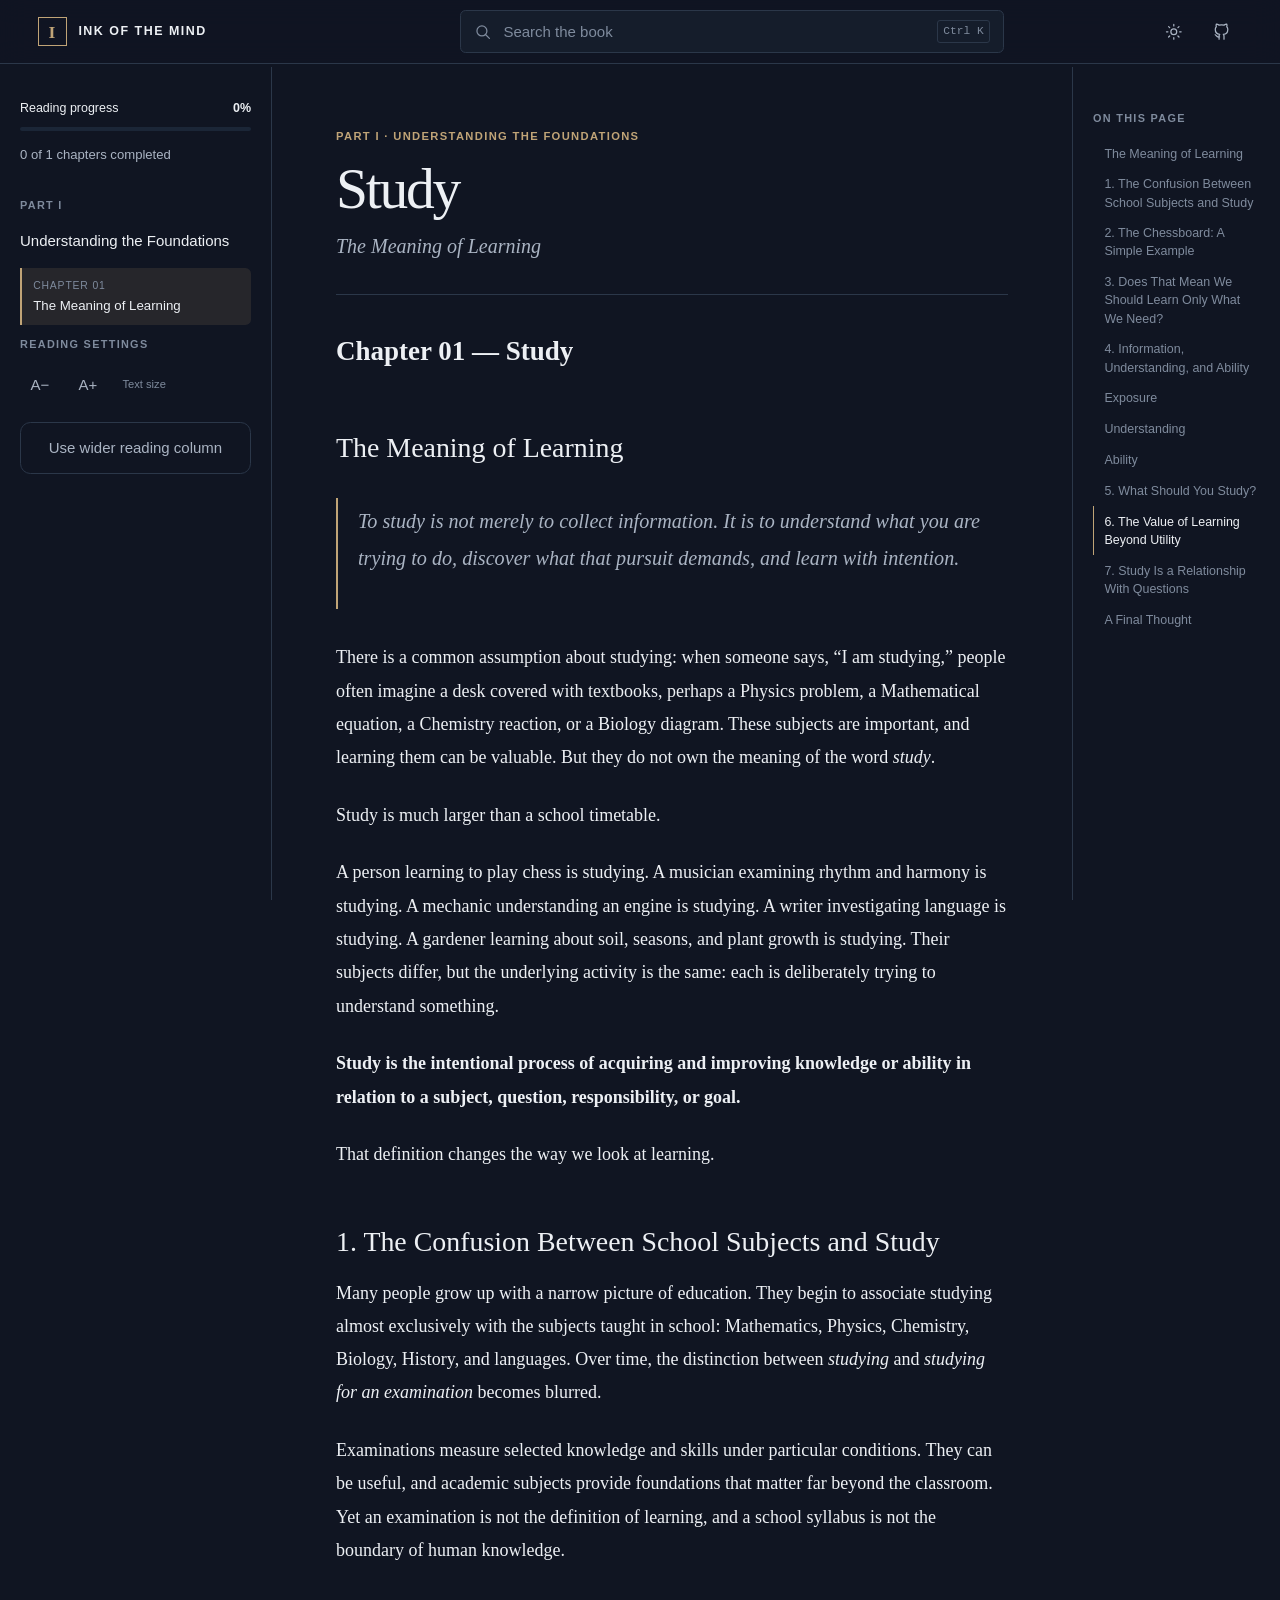
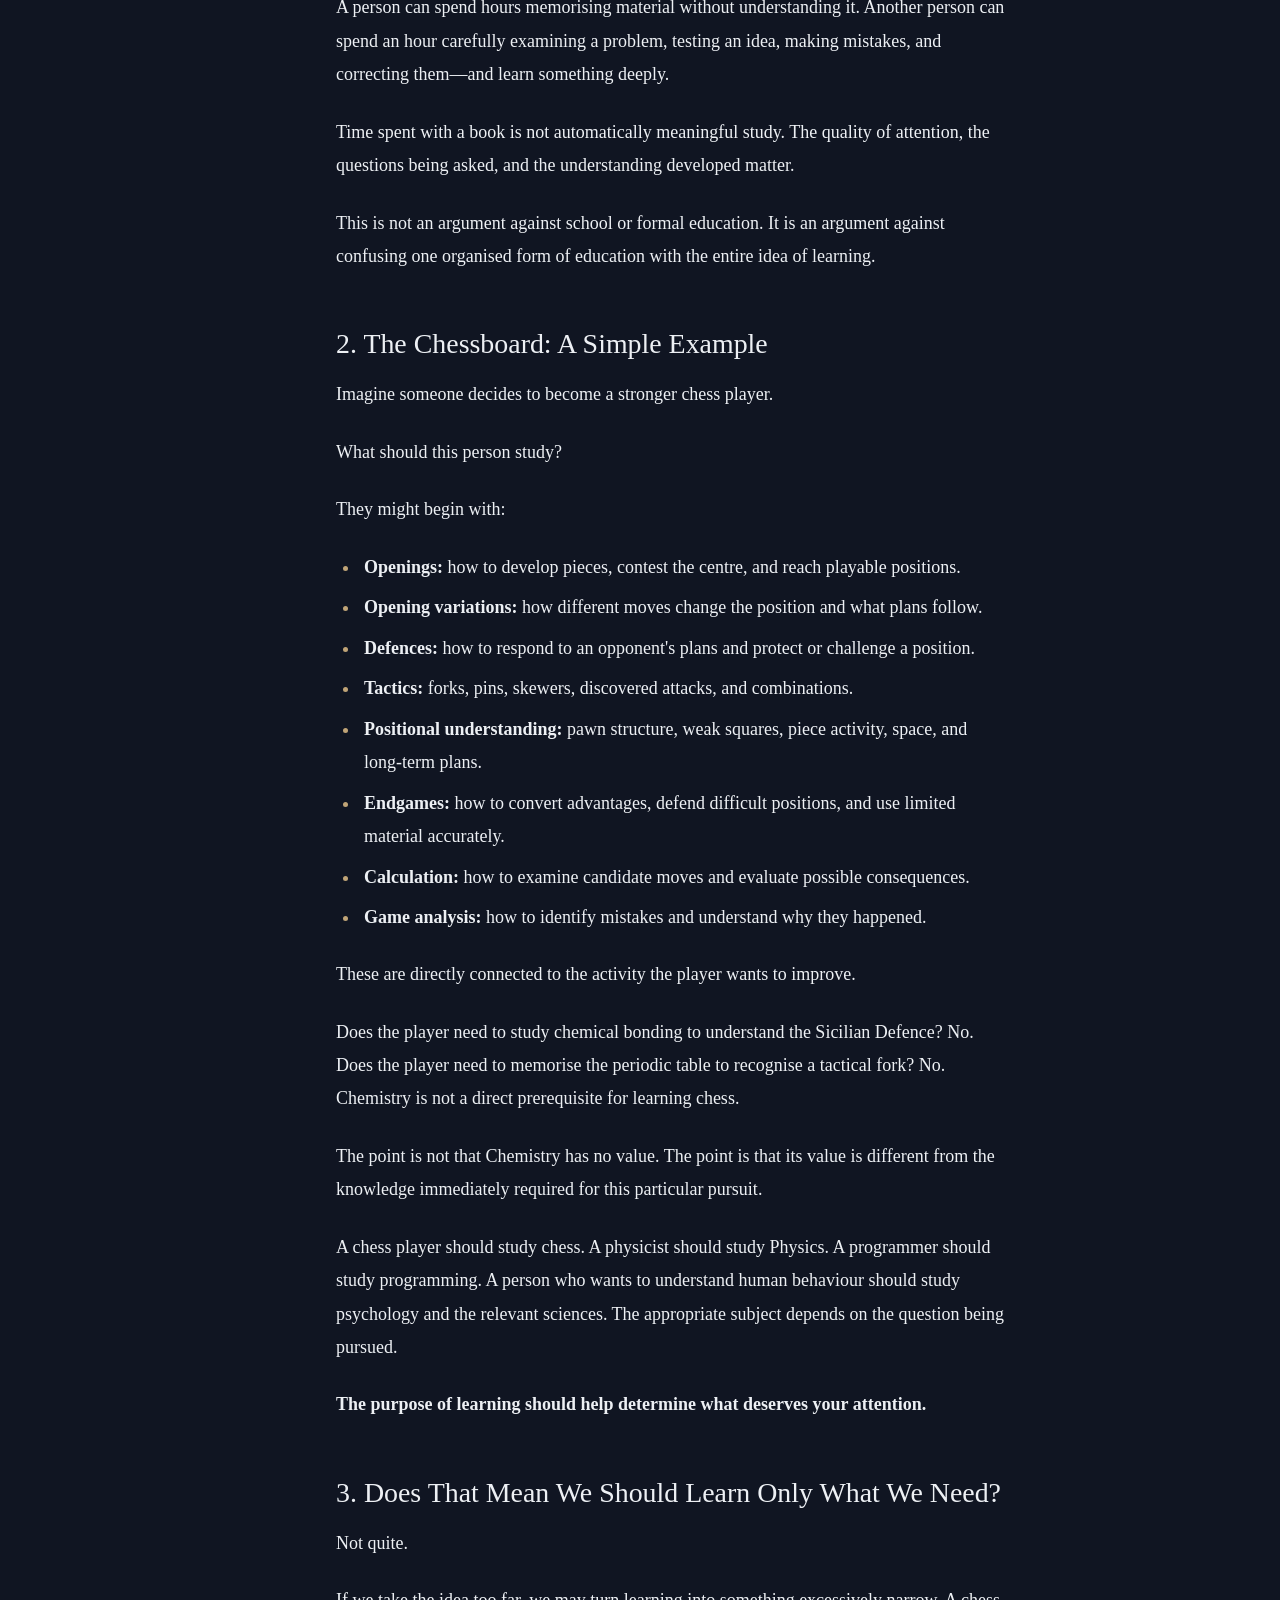
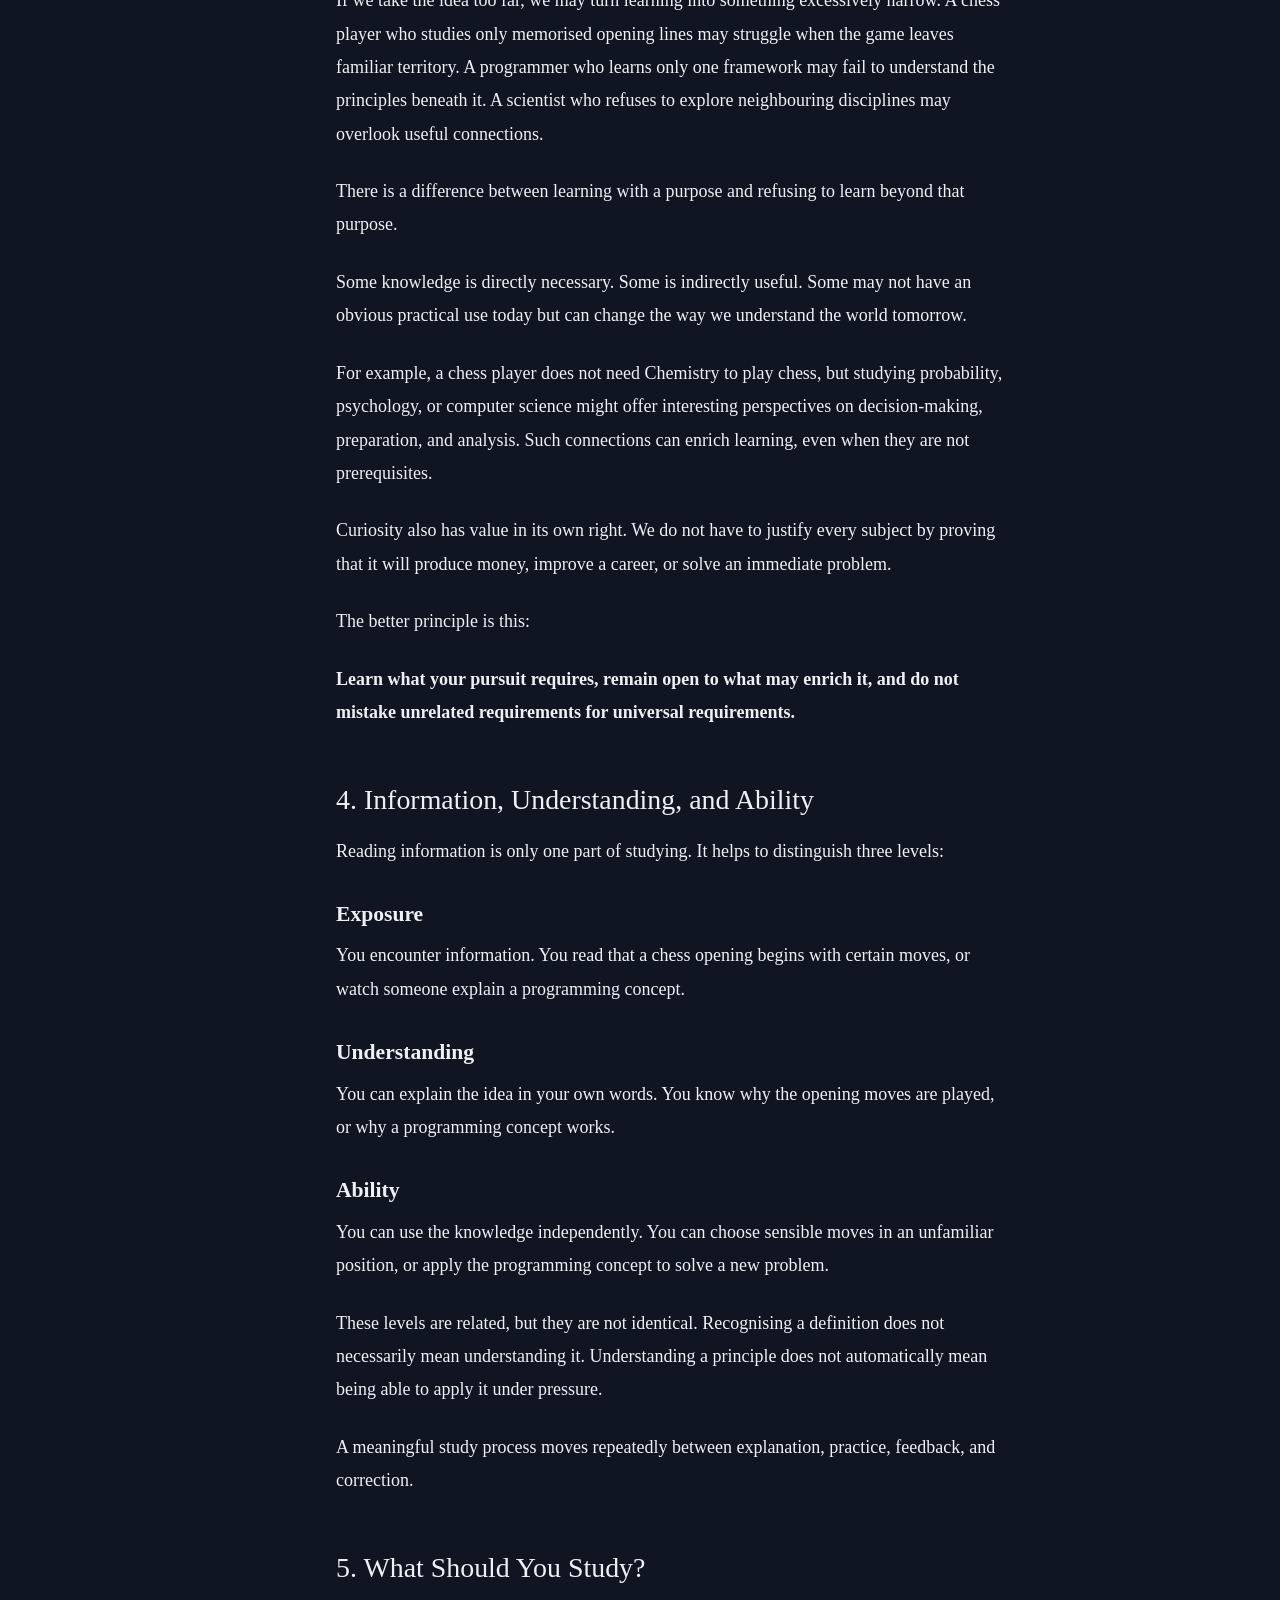
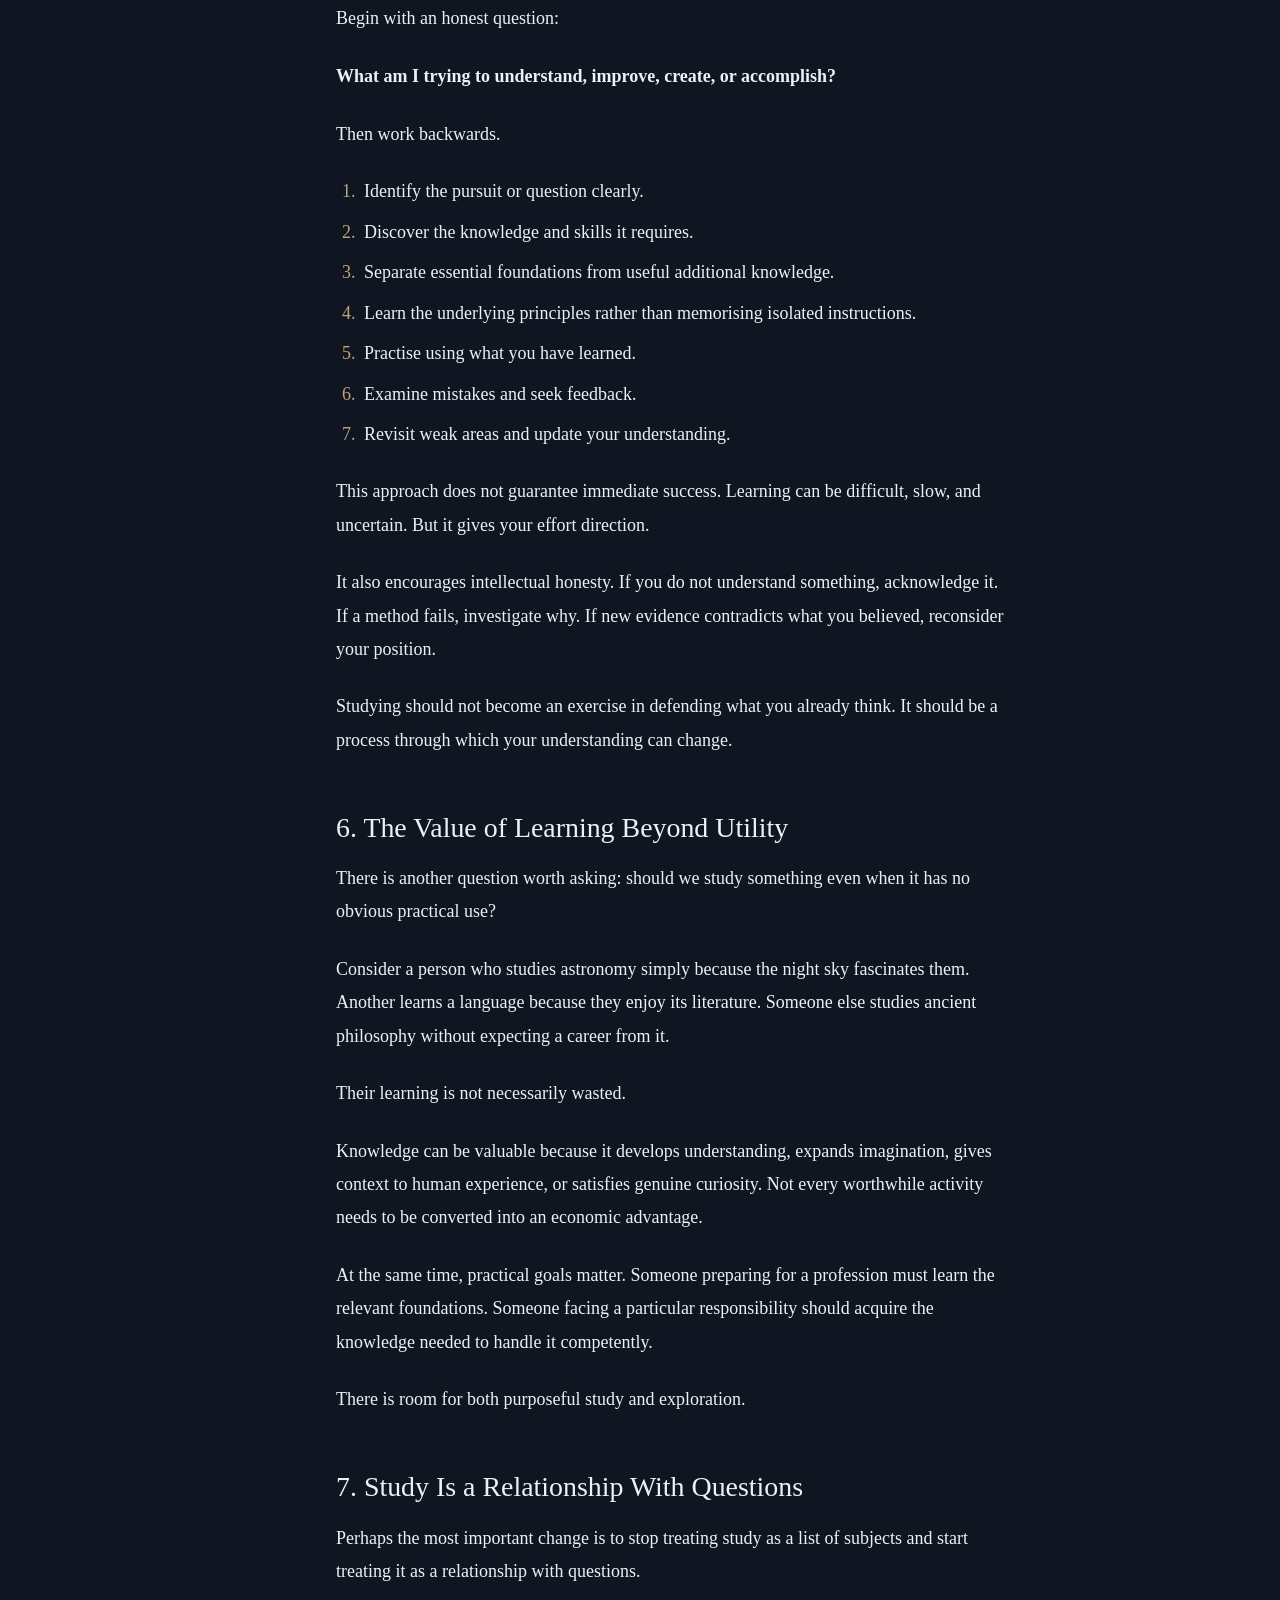
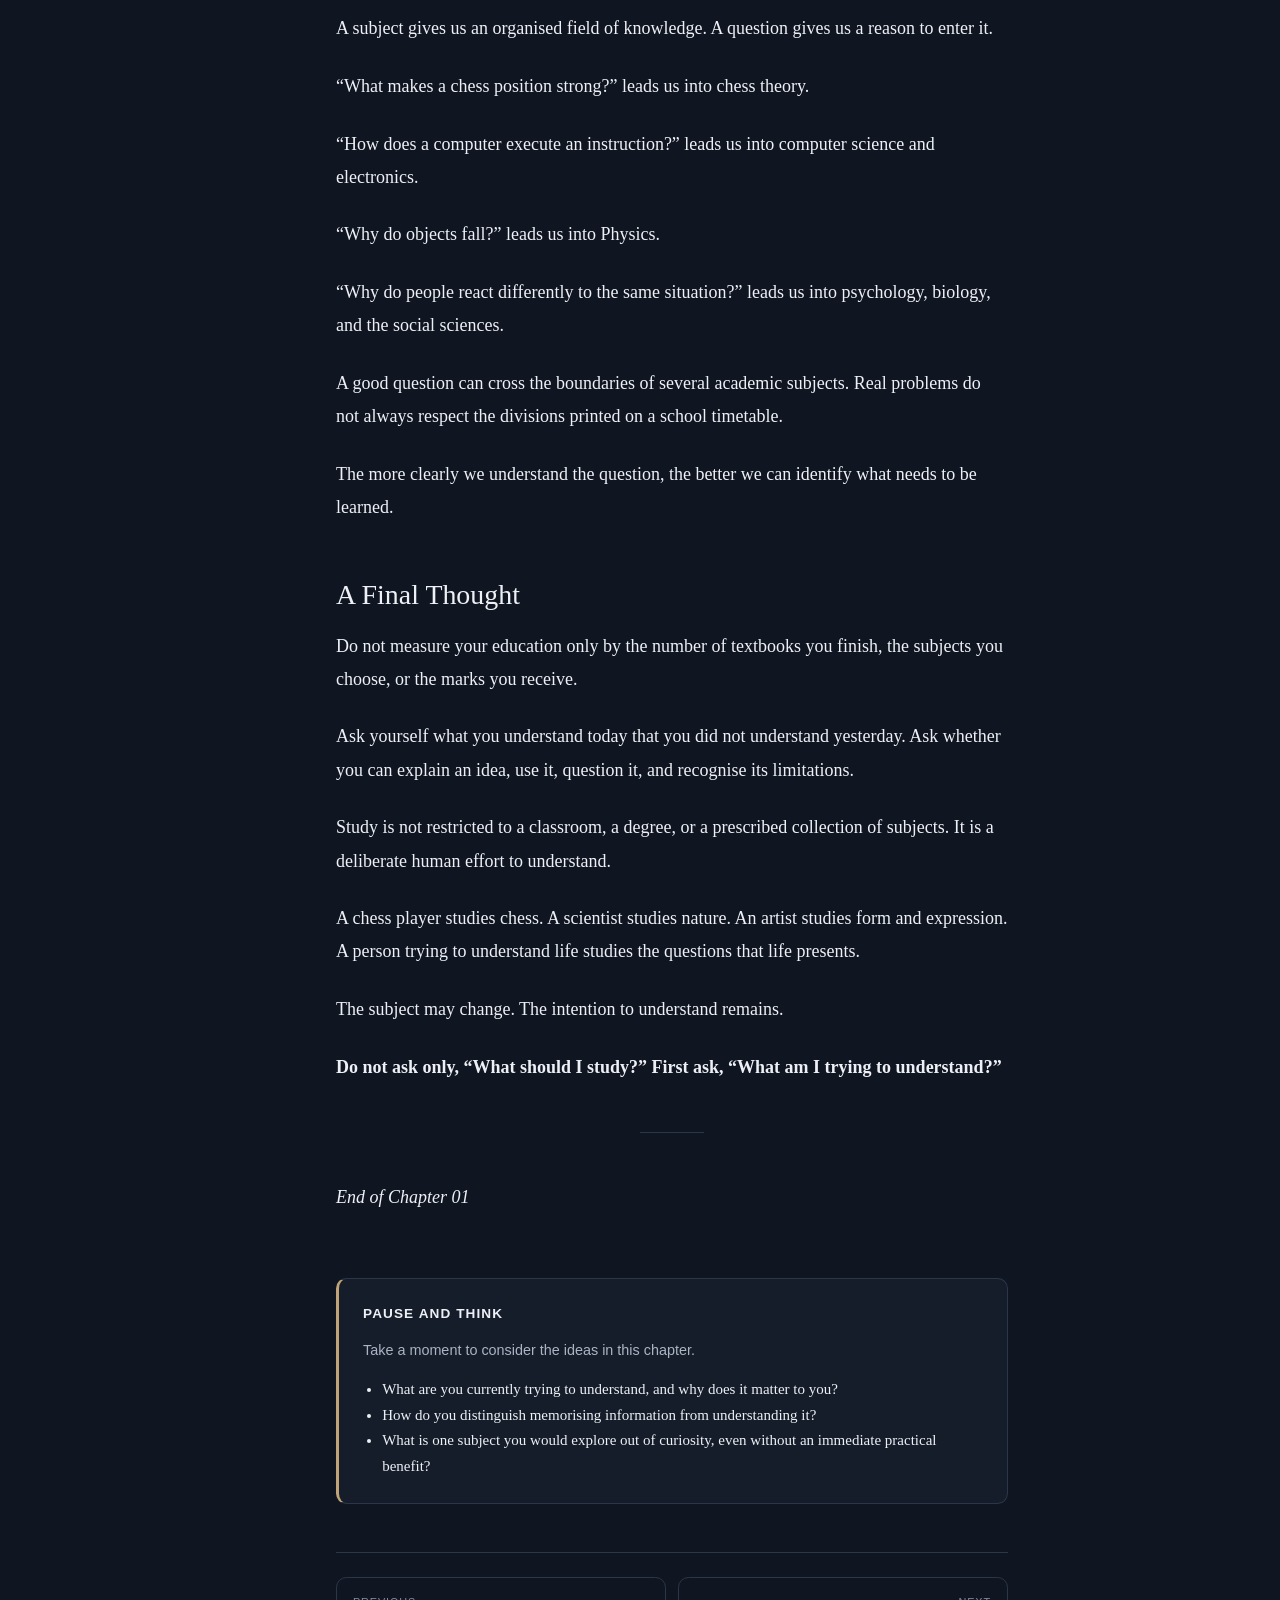
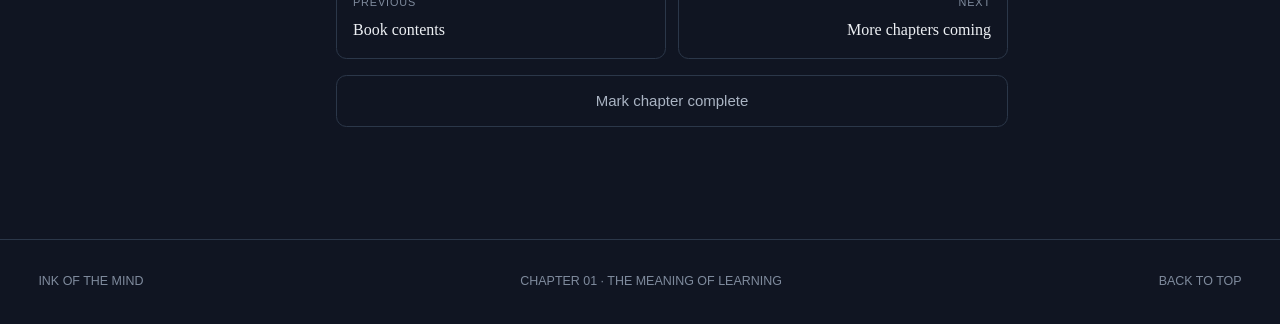
==== commit d8190f86: "Remove inline styles from reader markup" ====
--- a/reader.html
+++ b/reader.html
@@ -22,9 +22,9 @@
 <div class="reader-shell">
 <aside class="sidebar" id="chapter-sidebar" aria-label="Chapter navigation">
 <div class="sidebar__progress"><div class="progress-copy"><span>Reading progress</span><strong id="progress-percent">0%</strong></div><div class="progress-track"><div class="progress-track__bar" id="progress-bar"></div></div><p class="u-muted u-text-small" id="progress-count">0 of 1 chapters completed</p></div>
-<p class="sidebar-label">PART I</p><p style="font:500 1rem var(--reading);margin:.35rem 0">Understanding the Foundations</p>
+<p class="sidebar-label">PART I</p><p class="sidebar-part-title">Understanding the Foundations</p>
 <nav class="sidebar__chapters" aria-label="Chapters"><a class="chapter-link" href="reader.html" aria-current="page"><span class="chapter-link__number">CHAPTER 01</span>The Meaning of Learning</a></nav>
-<div style="margin-block-start:2rem;padding-block-start:1rem;border-block-start:1px solid var(--line)"><p class="sidebar-label">READING SETTINGS</p><div class="u-flex"><button class="control-button" id="font-decrease" type="button" aria-label="Decrease font size">A−</button><button class="control-button" id="font-increase" type="button" aria-label="Increase font size">A+</button><span class="reader-controls__label">Text size</span></div><button class="complete-button" id="width-toggle" type="button" aria-pressed="false">Use wider reading column</button></div>
+<div class="sidebar-settings"><p class="sidebar-label">READING SETTINGS</p><div class="u-flex"><button class="control-button" id="font-decrease" type="button" aria-label="Decrease font size">A−</button><button class="control-button" id="font-increase" type="button" aria-label="Increase font size">A+</button><span class="reader-controls__label">Text size</span></div><button class="complete-button" id="width-toggle" type="button" aria-pressed="false">Use wider reading column</button></div>
 </aside>
 <main class="reader-main"><div class="reader-main__inner" id="reading-column">
 <header class="chapter-heading"><p class="chapter-heading__part">Part I · Understanding the Foundations</p><h1>Study</h1><p class="chapter-heading__subtitle">The Meaning of Learning</p></header>
--- a/assets/css/utilities.css
+++ b/assets/css/utilities.css
@@ -1 +1 @@
-.u-muted{color:var(--muted)}.u-quiet{color:var(--quiet)}.u-accent{color:var(--accent)}.u-hidden{display:none!important}.u-mt-0{margin-block-start:0}.u-text-small{font-size:.82rem}.u-flex{display:flex;align-items:center;gap:var(--s2)}@media print{:root{color-scheme:light;--bg:#fff;--panel:#fff;--text:#111;--muted:#444;--line:#bbb}body{background:#fff;color:#111;font-size:11pt}.site-header,.sidebar,.right-rail,.reader-progress,.chapter-navigation,.complete-button,.reader-controls,.site-footer,.mobile-overlay{display:none!important}.reader-shell{display:block}.reader-main{padding:0}.reader-main__inner,.reader-main__inner.is-wide{width:100%;max-width:none}.chapter-content{font-size:11pt;line-height:1.65;color:#111}.chapter-content h2{break-after:avoid}.chapter-content blockquote,.reflection{break-inside:avoid;border-color:#777;background:#fff;color:#222}.chapter-heading{break-after:avoid}a{color:inherit;text-decoration:none}}+.u-muted{color:var(--muted)}.u-quiet{color:var(--quiet)}.u-accent{color:var(--accent)}.u-hidden{display:none!important}.u-mt-0{margin-block-start:0}.u-text-small{font-size:.82rem}.u-flex{display:flex;align-items:center;gap:var(--s2)}@media print{:root{color-scheme:light;--bg:#fff;--panel:#fff;--text:#111;--muted:#444;--line:#bbb}body{background:#fff;color:#111;font-size:11pt}.site-header,.sidebar,.right-rail,.reader-progress,.chapter-navigation,.complete-button,.reader-controls,.site-footer,.mobile-overlay{display:none!important}.reader-shell{display:block}.reader-main{padding:0}.reader-main__inner,.reader-main__inner.is-wide{width:100%;max-width:none}.chapter-content{font-size:11pt;line-height:1.65;color:#111}.chapter-content h2{break-after:avoid}.chapter-content blockquote,.reflection{break-inside:avoid;border-color:#777;background:#fff;color:#222}.chapter-heading{break-after:avoid}a{color:inherit;text-decoration:none}}.home-hero{padding-block:clamp(4rem,12vw,10rem)}.home-inner{max-width:58rem}.home-title{margin:1.2rem 0;font:500 clamp(3.4rem,9vw,7rem)/1.02 var(--reading);letter-spacing:-.055em}.home-tagline{margin:0 0 1rem;color:var(--muted);font:italic clamp(1.2rem,2.5vw,1.7rem)/1.5 var(--reading)}.home-description{max-width:38rem;color:var(--muted);font-size:1.05rem;line-height:1.85}.home-cta{display:inline-flex;width:auto;margin-block-start:1.5rem;padding-inline:1.25rem}.home-section{padding-block:3rem 5rem;border-block-start:1px solid var(--line)}.home-section--contents{padding-block-end:6rem}.home-section__title{margin-block:.8rem 1rem;font:500 clamp(2rem,4vw,3rem)/1.2 var(--reading)}.home-section__copy{max-width:42rem;line-height:1.9}.home-chapter{padding:1.2rem;border:1px solid var(--line);border-radius:var(--radius-md)}.home-chapter__title{display:block;margin-block:.3rem;font:500 1.5rem var(--reading)}
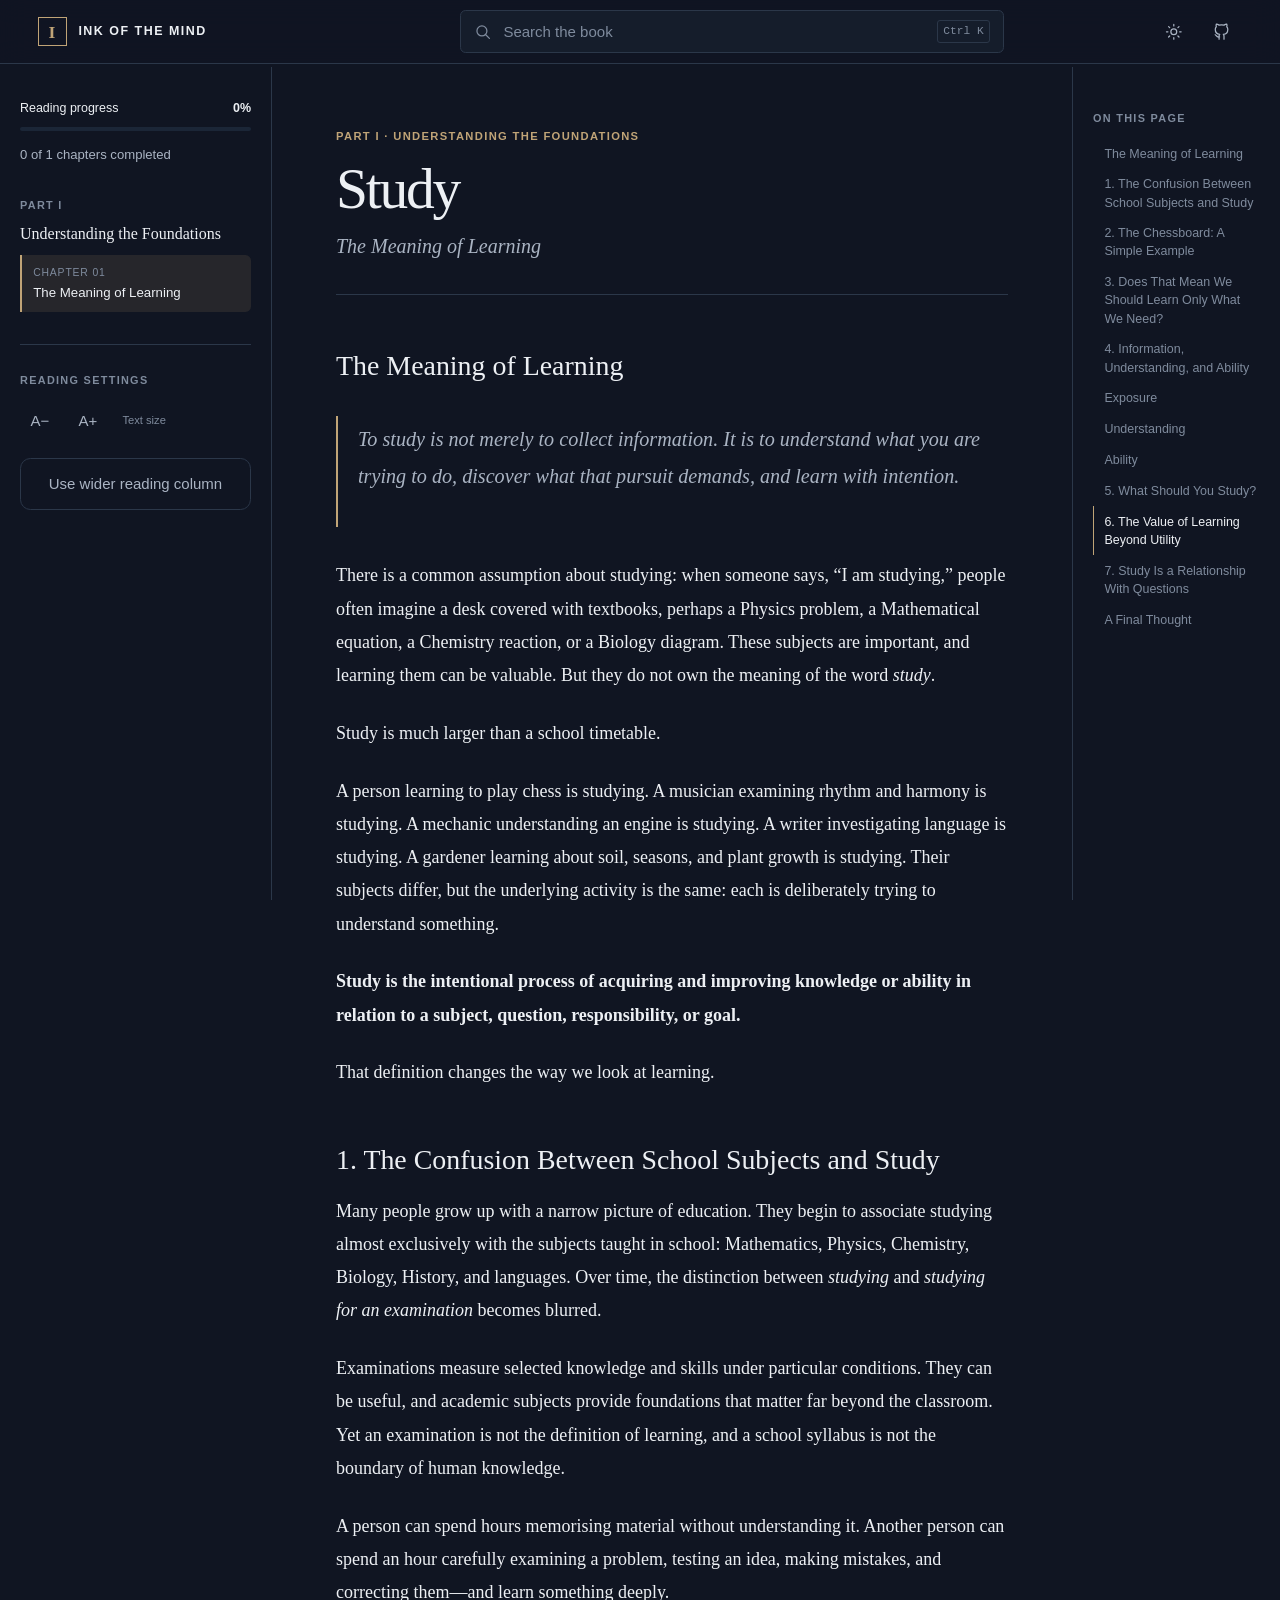
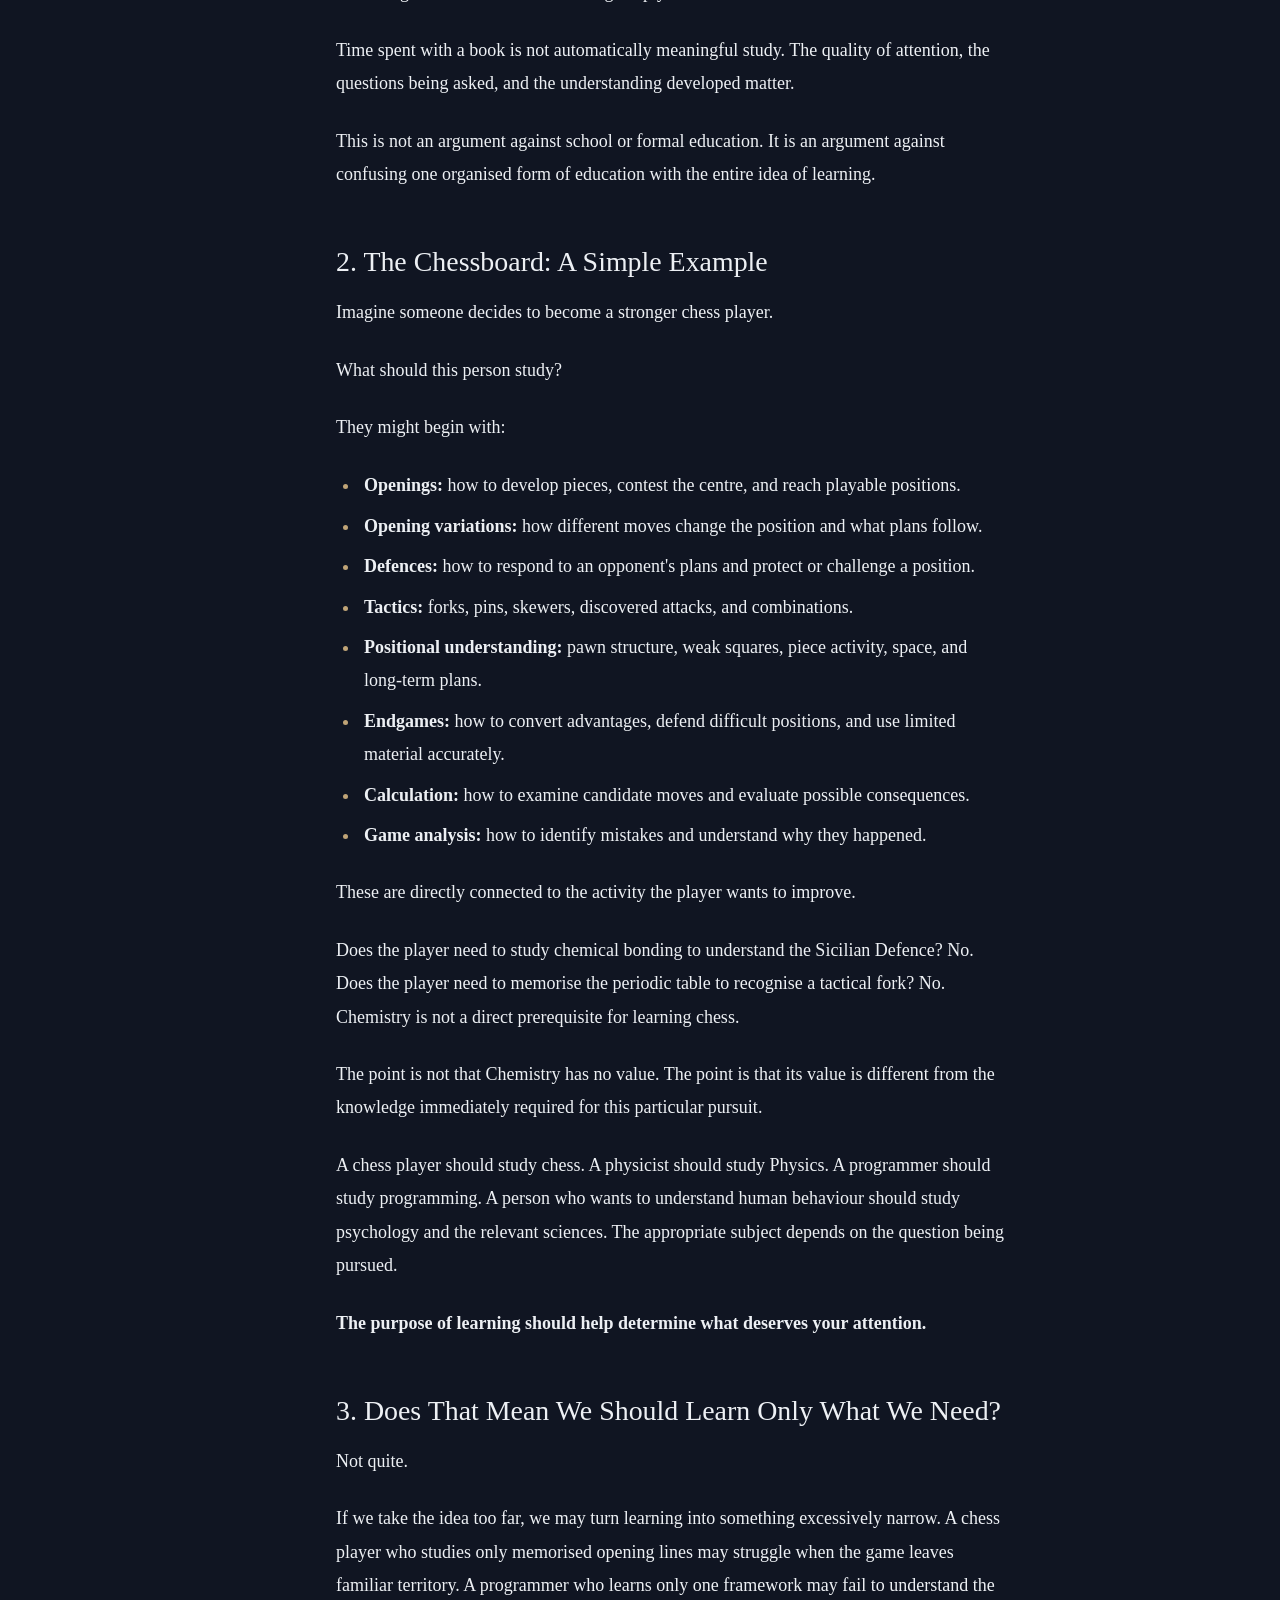
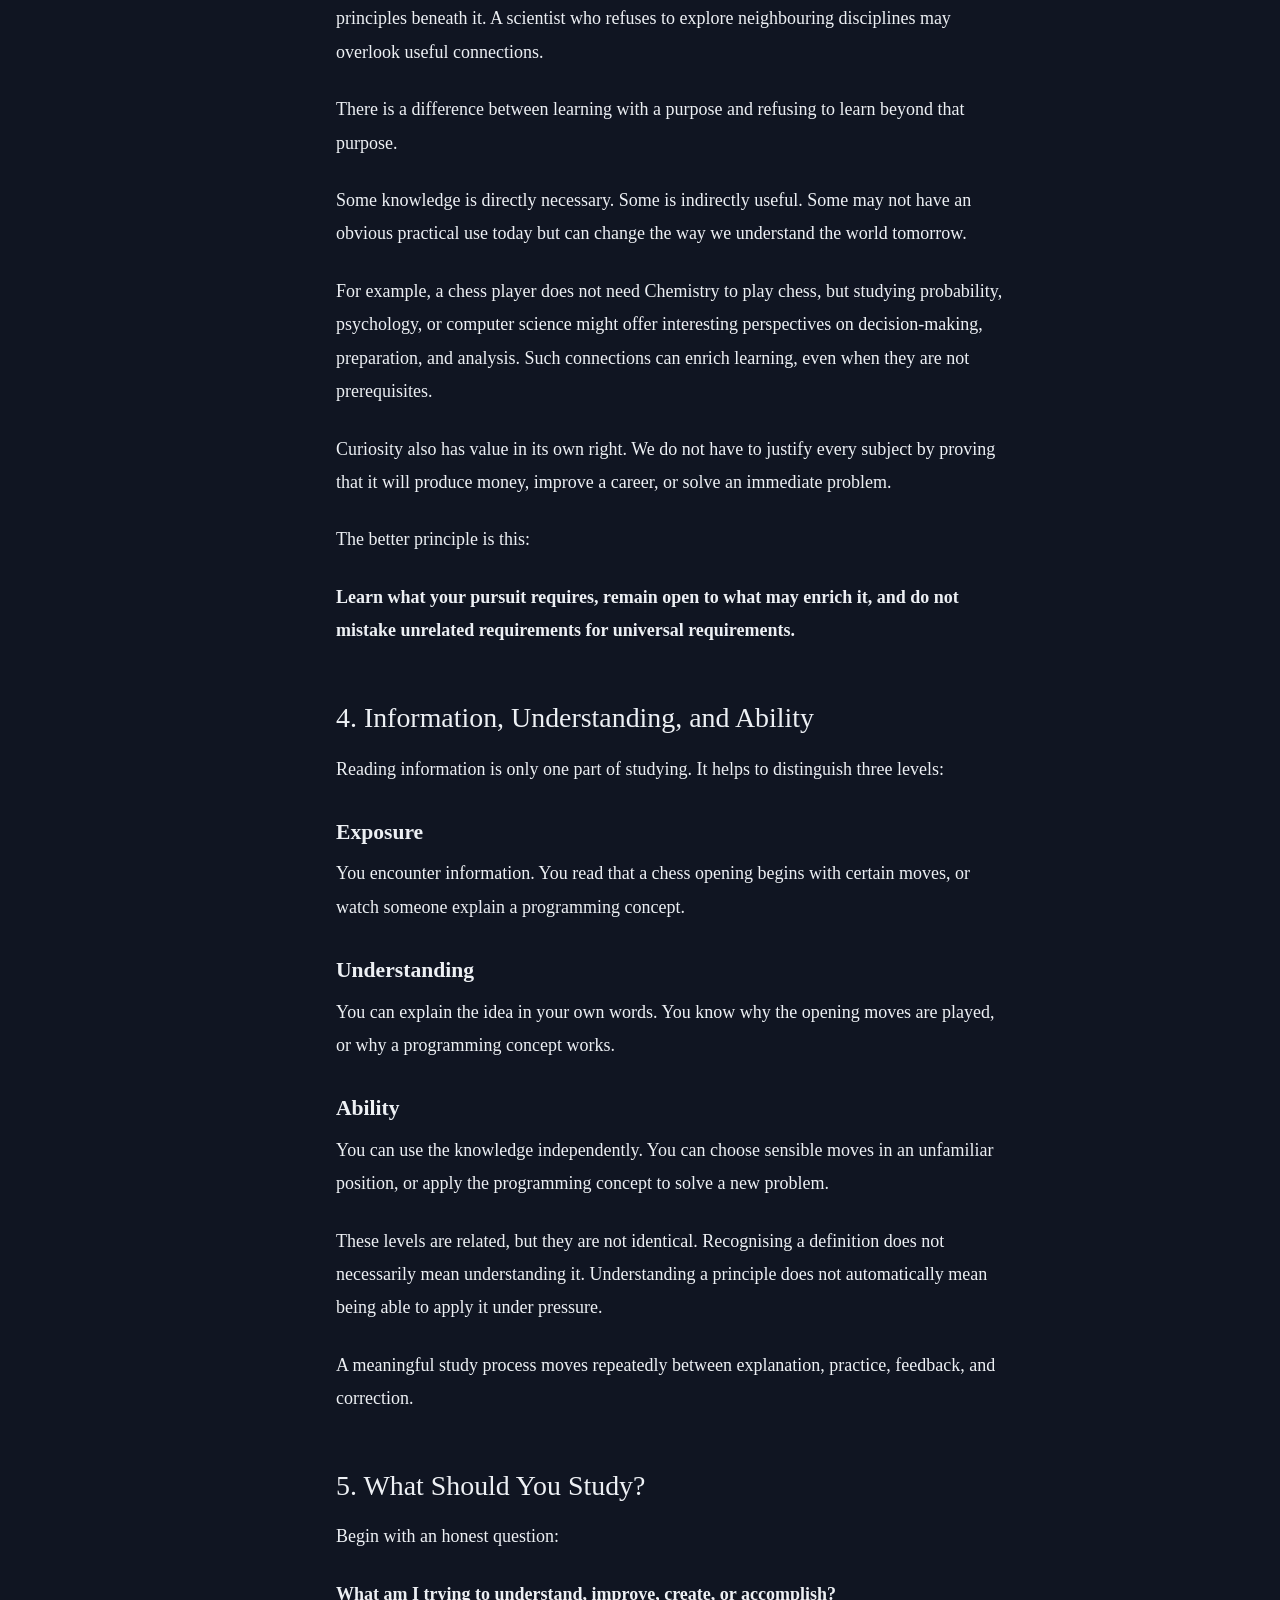
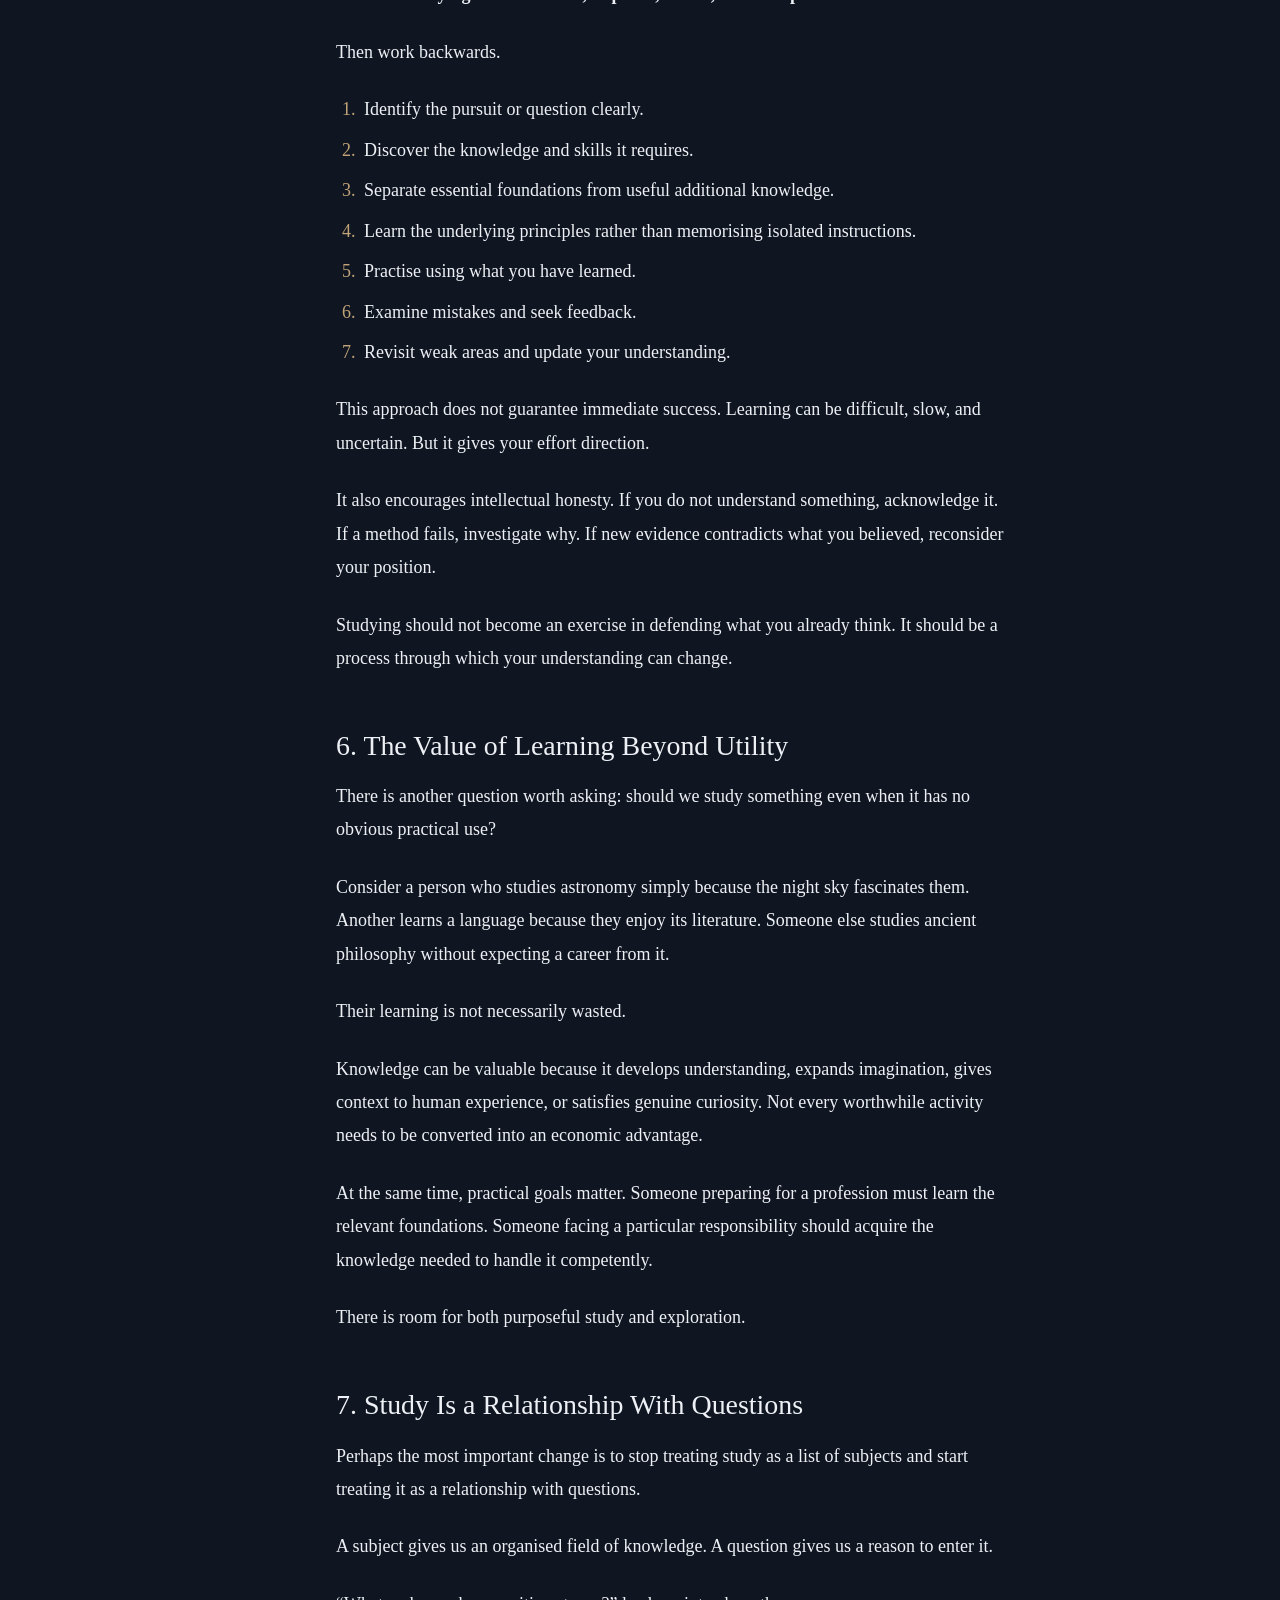
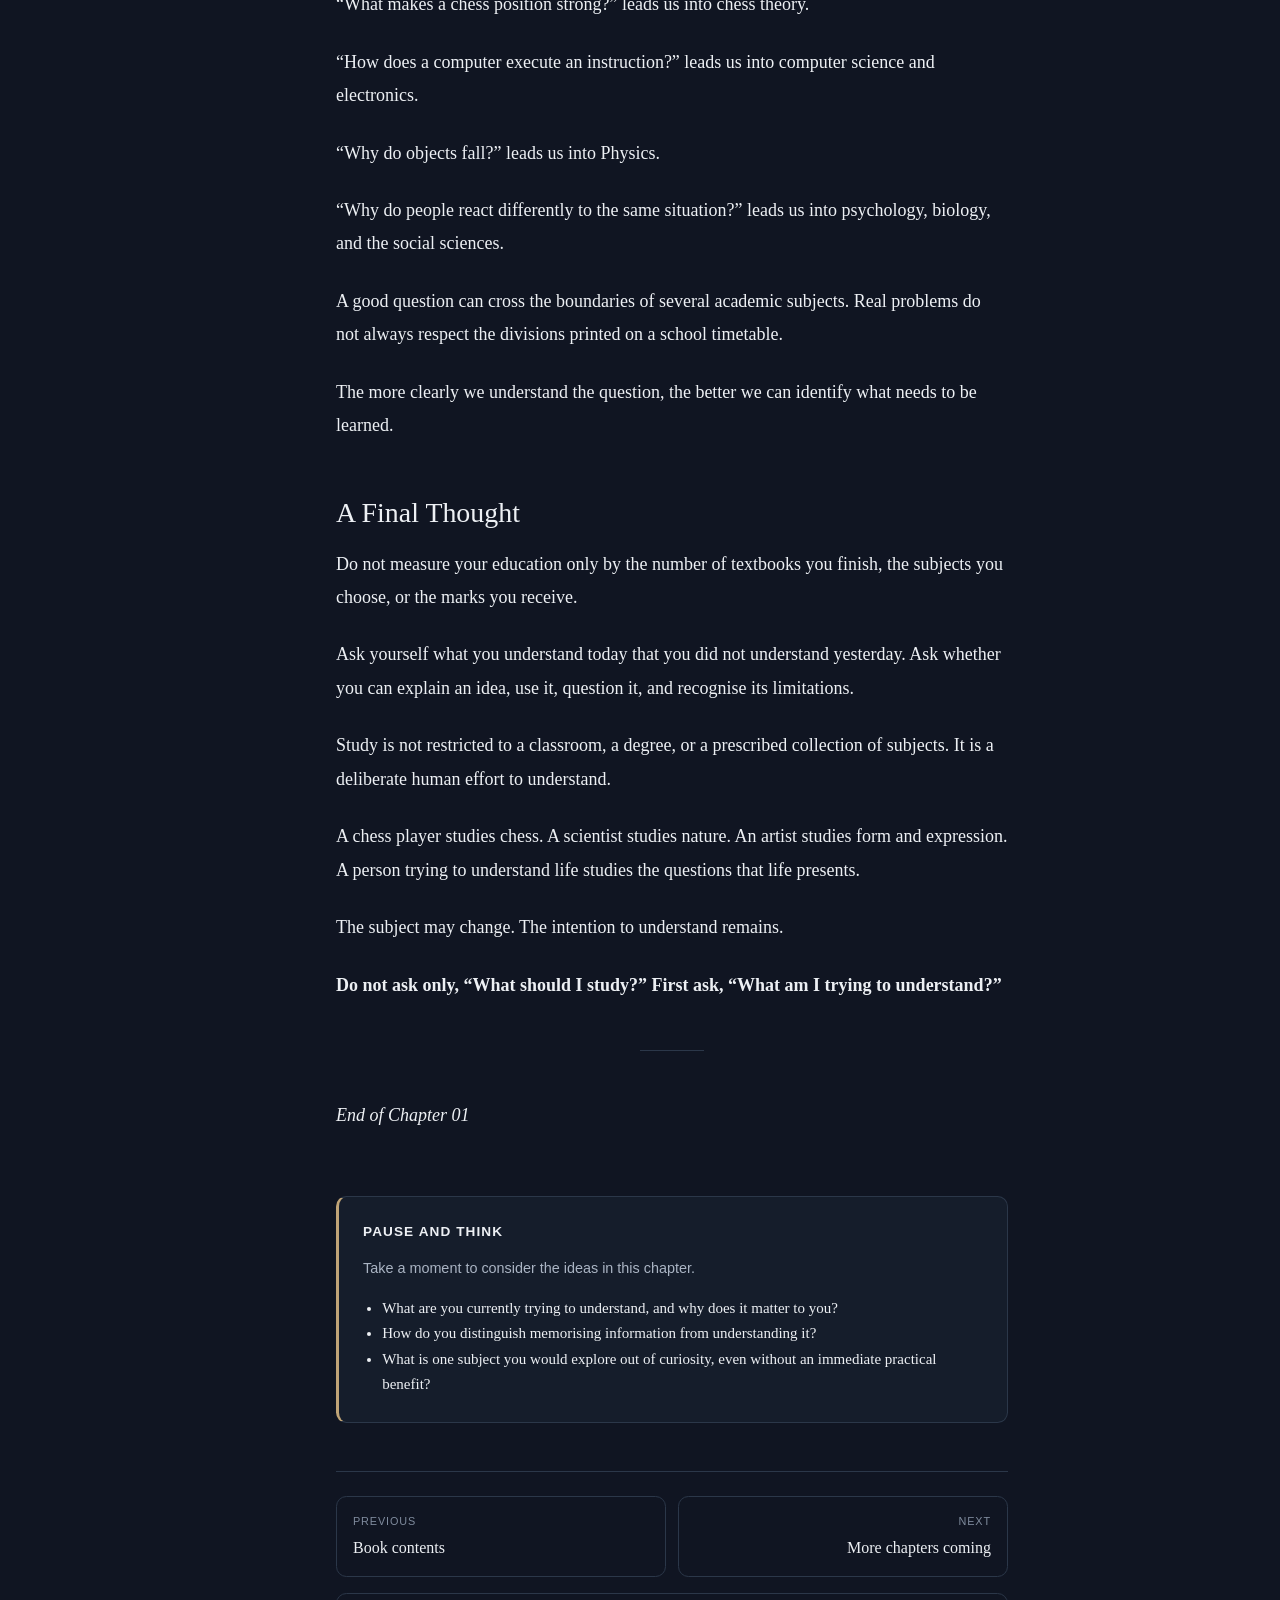
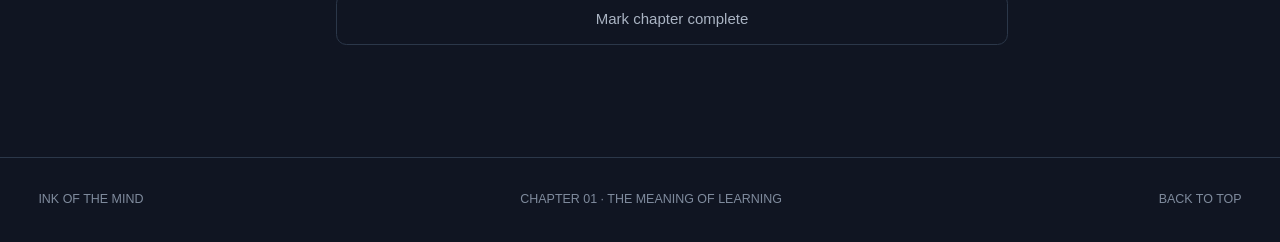
==== commit 645880ea: "Load reading and interface typefaces with swap" ====
--- a/reader.html
+++ b/reader.html
@@ -6,6 +6,7 @@
 <meta name="theme-color" content="#101522"><meta property="og:type" content="book"><meta property="og:title" content="The Meaning of Learning — Ink of the Mind"><meta property="og:description" content="Chapter 1 of Ink of the Mind.">
 <link rel="canonical" href="https://everlastinguc.github.io/jingalala-huhu/reader.html">
 <title>The Meaning of Learning — Ink of the Mind</title>
+<link rel="preconnect" href="https://fonts.googleapis.com"><link rel="preconnect" href="https://fonts.gstatic.com" crossorigin><link href="https://fonts.googleapis.com/css2?family=Inter:wght@400;500;600;700&family=Literata:opsz,wght@7..72,400;7..72,500;7..72,600&display=swap" rel="stylesheet">
 <link rel="stylesheet" href="assets/css/tokens.css"><link rel="stylesheet" href="assets/css/base.css"><link rel="stylesheet" href="assets/css/layout.css"><link rel="stylesheet" href="assets/css/components.css"><link rel="stylesheet" href="assets/css/utilities.css">
 <script type="module" src="assets/js/main.js"></script>
 </head>
--- a/assets/css/utilities.css
+++ b/assets/css/utilities.css
@@ -1 +1 @@
-.u-muted{color:var(--muted)}.u-quiet{color:var(--quiet)}.u-accent{color:var(--accent)}.u-hidden{display:none!important}.u-mt-0{margin-block-start:0}.u-text-small{font-size:.82rem}.u-flex{display:flex;align-items:center;gap:var(--s2)}@media print{:root{color-scheme:light;--bg:#fff;--panel:#fff;--text:#111;--muted:#444;--line:#bbb}body{background:#fff;color:#111;font-size:11pt}.site-header,.sidebar,.right-rail,.reader-progress,.chapter-navigation,.complete-button,.reader-controls,.site-footer,.mobile-overlay{display:none!important}.reader-shell{display:block}.reader-main{padding:0}.reader-main__inner,.reader-main__inner.is-wide{width:100%;max-width:none}.chapter-content{font-size:11pt;line-height:1.65;color:#111}.chapter-content h2{break-after:avoid}.chapter-content blockquote,.reflection{break-inside:avoid;border-color:#777;background:#fff;color:#222}.chapter-heading{break-after:avoid}a{color:inherit;text-decoration:none}}.home-hero{padding-block:clamp(4rem,12vw,10rem)}.home-inner{max-width:58rem}.home-title{margin:1.2rem 0;font:500 clamp(3.4rem,9vw,7rem)/1.02 var(--reading);letter-spacing:-.055em}.home-tagline{margin:0 0 1rem;color:var(--muted);font:italic clamp(1.2rem,2.5vw,1.7rem)/1.5 var(--reading)}.home-description{max-width:38rem;color:var(--muted);font-size:1.05rem;line-height:1.85}.home-cta{display:inline-flex;width:auto;margin-block-start:1.5rem;padding-inline:1.25rem}.home-section{padding-block:3rem 5rem;border-block-start:1px solid var(--line)}.home-section--contents{padding-block-end:6rem}.home-section__title{margin-block:.8rem 1rem;font:500 clamp(2rem,4vw,3rem)/1.2 var(--reading)}.home-section__copy{max-width:42rem;line-height:1.9}.home-chapter{padding:1.2rem;border:1px solid var(--line);border-radius:var(--radius-md)}.home-chapter__title{display:block;margin-block:.3rem;font:500 1.5rem var(--reading)}+.u-muted{color:var(--muted)}.u-quiet{color:var(--quiet)}.u-accent{color:var(--accent)}.u-hidden{display:none!important}.u-mt-0{margin-block-start:0}.u-text-small{font-size:.82rem}.u-flex{display:flex;align-items:center;gap:var(--s2)}@media print{:root{color-scheme:light;--bg:#fff;--panel:#fff;--text:#111;--muted:#444;--line:#bbb}body{background:#fff;color:#111;font-size:11pt}.site-header,.sidebar,.right-rail,.reader-progress,.chapter-navigation,.complete-button,.reader-controls,.site-footer,.mobile-overlay{display:none!important}.reader-shell{display:block}.reader-main{padding:0}.reader-main__inner,.reader-main__inner.is-wide{width:100%;max-width:none}.chapter-content{font-size:11pt;line-height:1.65;color:#111}.chapter-content h2{break-after:avoid}.chapter-content blockquote,.reflection{break-inside:avoid;border-color:#777;background:#fff;color:#222}.chapter-heading{break-after:avoid}a{color:inherit;text-decoration:none}}.home-hero{padding-block:clamp(4rem,12vw,10rem)}.home-inner{max-width:58rem}.home-title{margin:1.2rem 0;font:500 clamp(3.4rem,9vw,7rem)/1.02 var(--reading);letter-spacing:-.055em}.home-tagline{margin:0 0 1rem;color:var(--muted);font:italic clamp(1.2rem,2.5vw,1.7rem)/1.5 var(--reading)}.home-description{max-width:38rem;color:var(--muted);font-size:1.05rem;line-height:1.85}.home-cta{display:inline-flex;width:auto;margin-block-start:1.5rem;padding-inline:1.25rem}.home-section{padding-block:3rem 5rem;border-block-start:1px solid var(--line)}.home-section--contents{padding-block-end:6rem}.home-section__title{margin-block:.8rem 1rem;font:500 clamp(2rem,4vw,3rem)/1.2 var(--reading)}.home-section__copy{max-width:42rem;line-height:1.9}.home-chapter{padding:1.2rem;border:1px solid var(--line);border-radius:var(--radius-md)}.home-chapter__title{display:block;margin-block:.3rem;font:500 1.5rem var(--reading)}.sidebar-part-title{margin:.35rem 0;font:500 1rem var(--reading)}.sidebar-settings{margin-block-start:2rem;padding-block-start:1rem;border-block-start:1px solid var(--line)}.home-hero{padding:clamp(5rem,13vw,11rem) clamp(1.25rem,5vw,4rem)}.home-inner{width:min(100%,58rem);margin-inline:auto}.home-title{margin:1.2rem 0;font:500 clamp(3.4rem,9vw,7rem)/1.02 var(--reading);letter-spacing:-.055em}.home-tagline{margin:0 0 1rem;color:var(--muted);font:italic clamp(1.2rem,2.5vw,1.7rem)/1.5 var(--reading)}.home-description{max-width:38rem;color:var(--muted);font-size:1.05rem;line-height:1.85}.home-cta{display:inline-flex;align-items:center;gap:.8rem;margin-block-start:1.5rem;padding:.8rem 1rem;border:1px solid var(--accent);border-radius:var(--radius-sm);background:var(--accent);color:#101522;font-weight:700}.home-cta svg{width:1rem;height:1rem}.home-cta:hover{background:transparent;color:var(--text)}.home-section{padding:3rem clamp(1.25rem,5vw,4rem) 5rem;border-block-start:1px solid var(--line)}.home-section--contents{padding-block-end:6rem}.home-section__title{margin-block:.8rem 1rem;font:500 clamp(2rem,4vw,3rem)/1.2 var(--reading)}.home-section__copy{max-width:42rem;color:var(--muted);line-height:1.9}.home-chapter{display:grid;gap:.5rem;max-width:42rem;padding:1.2rem;border:1px solid var(--line);border-radius:var(--radius-md)}.home-chapter__title{display:block;margin-block:.3rem;font:500 1.5rem var(--reading)}.home-chapter a{width:max-content;text-decoration:underline;text-underline-offset:3px}
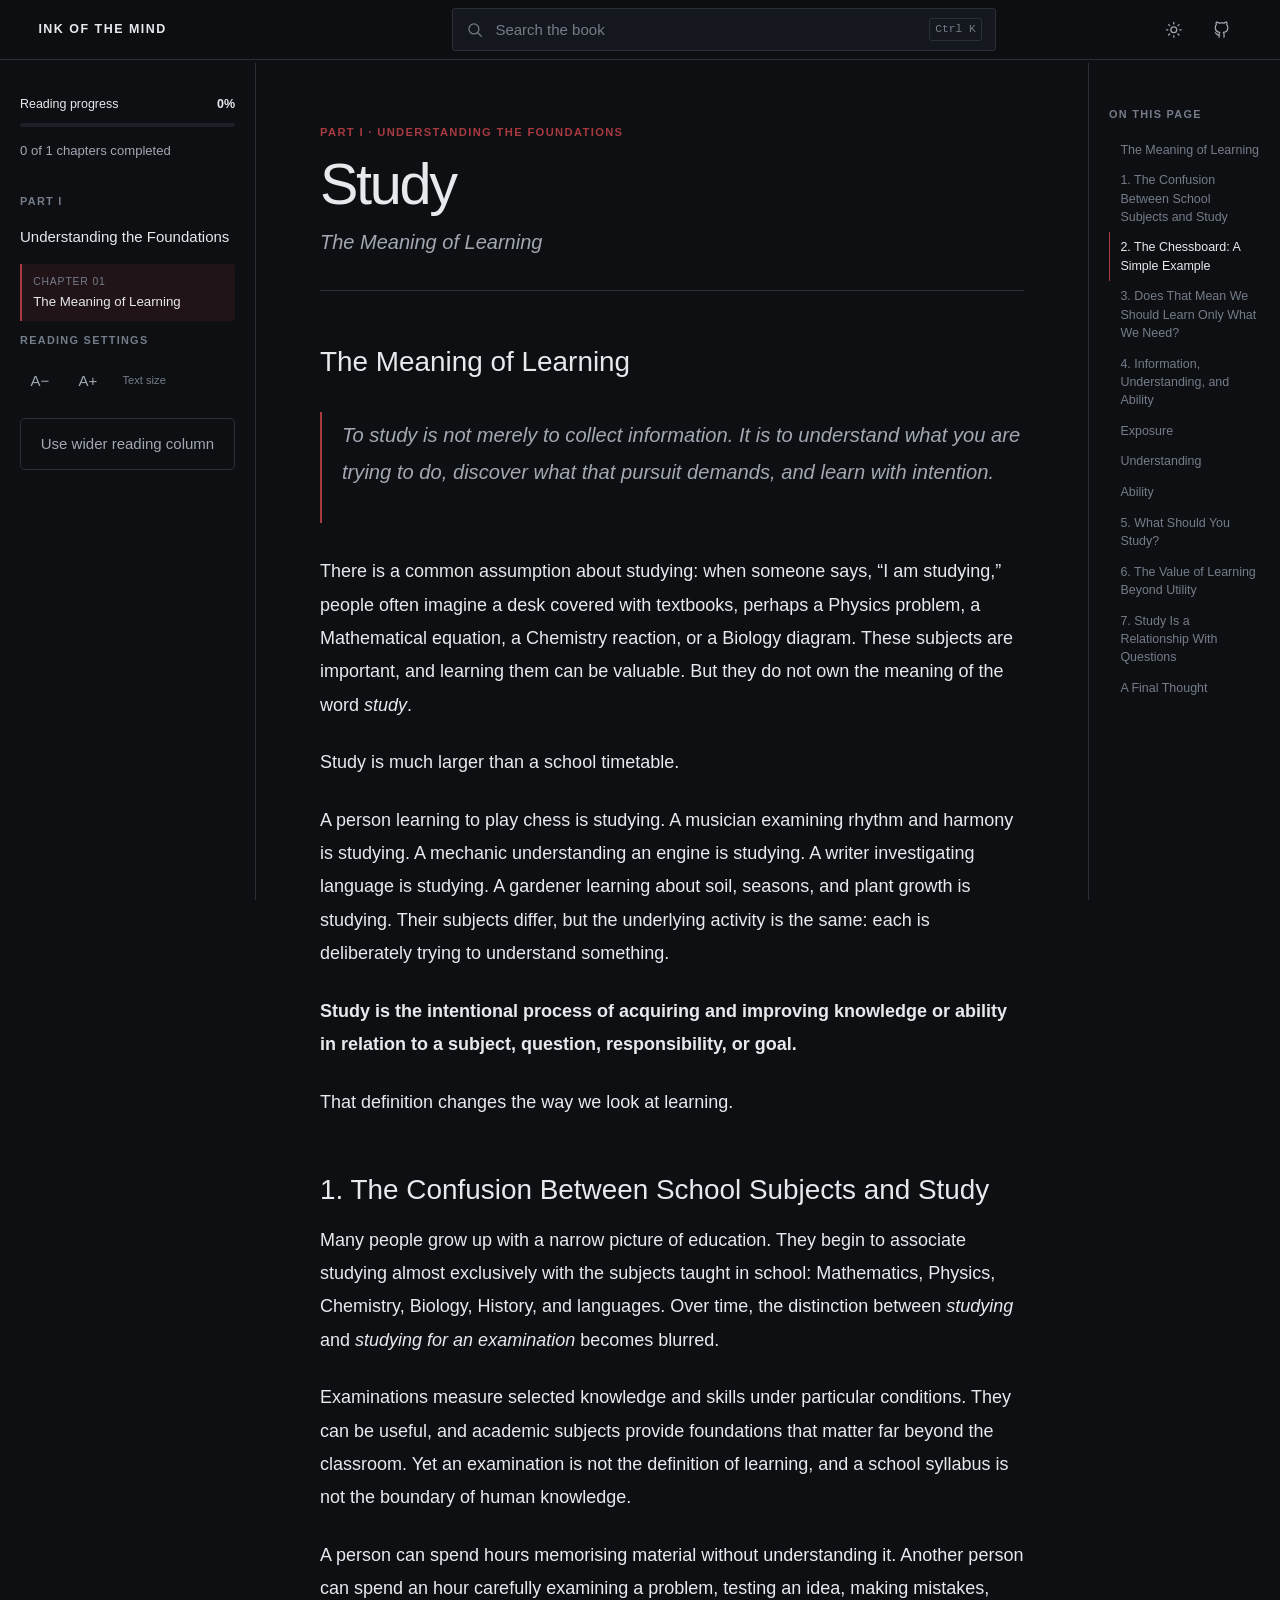
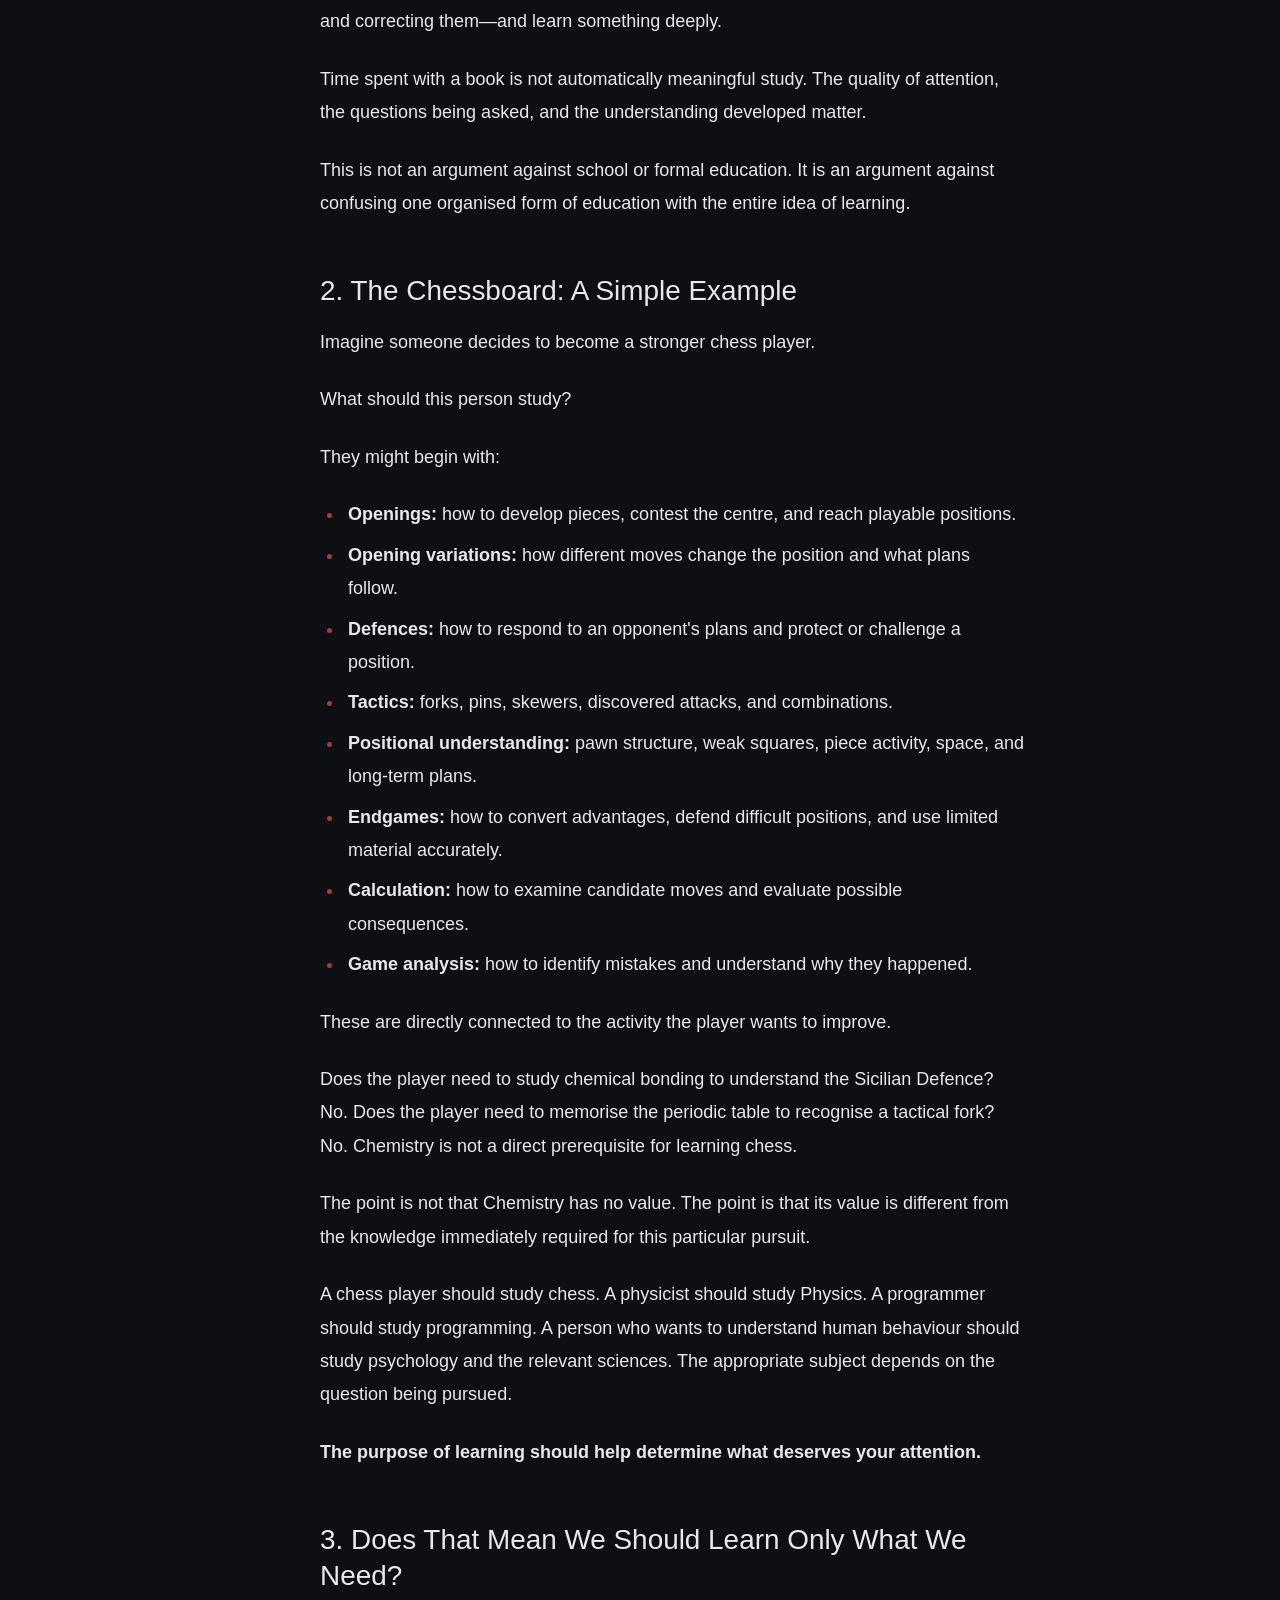
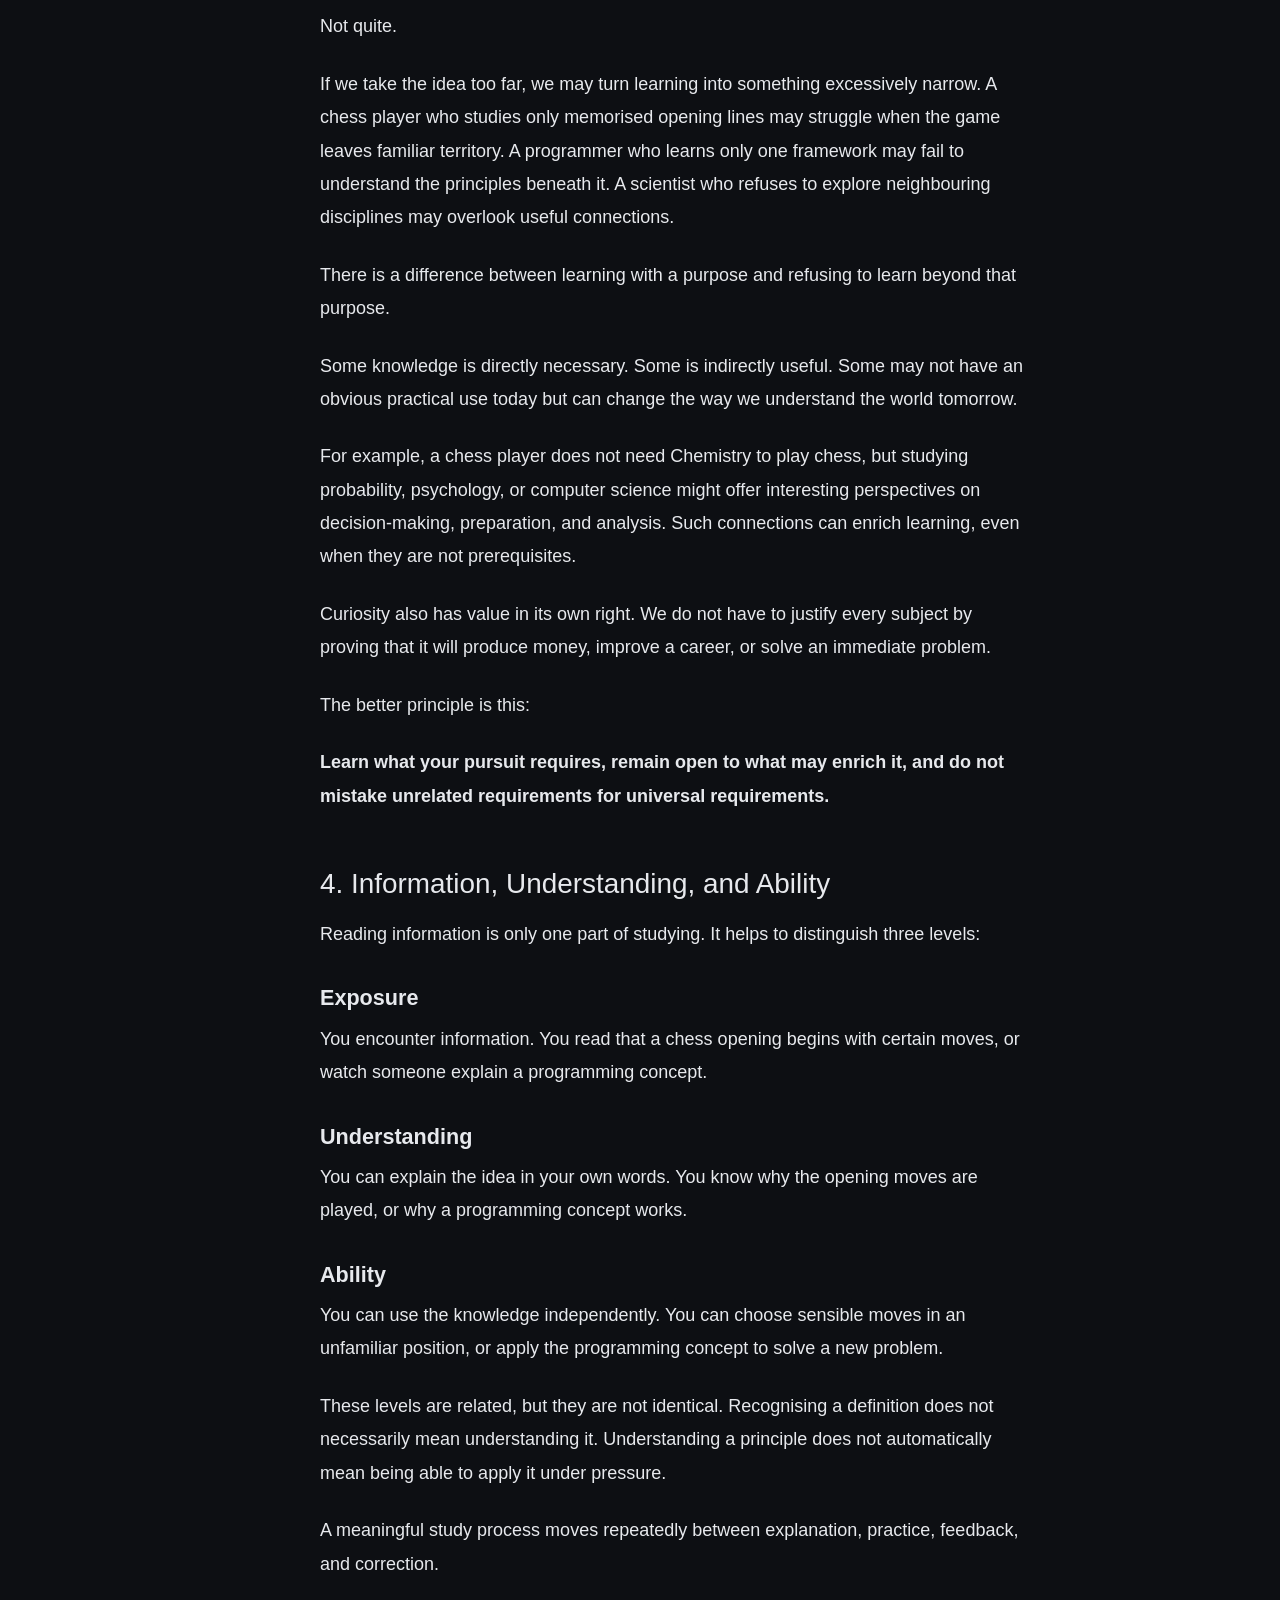
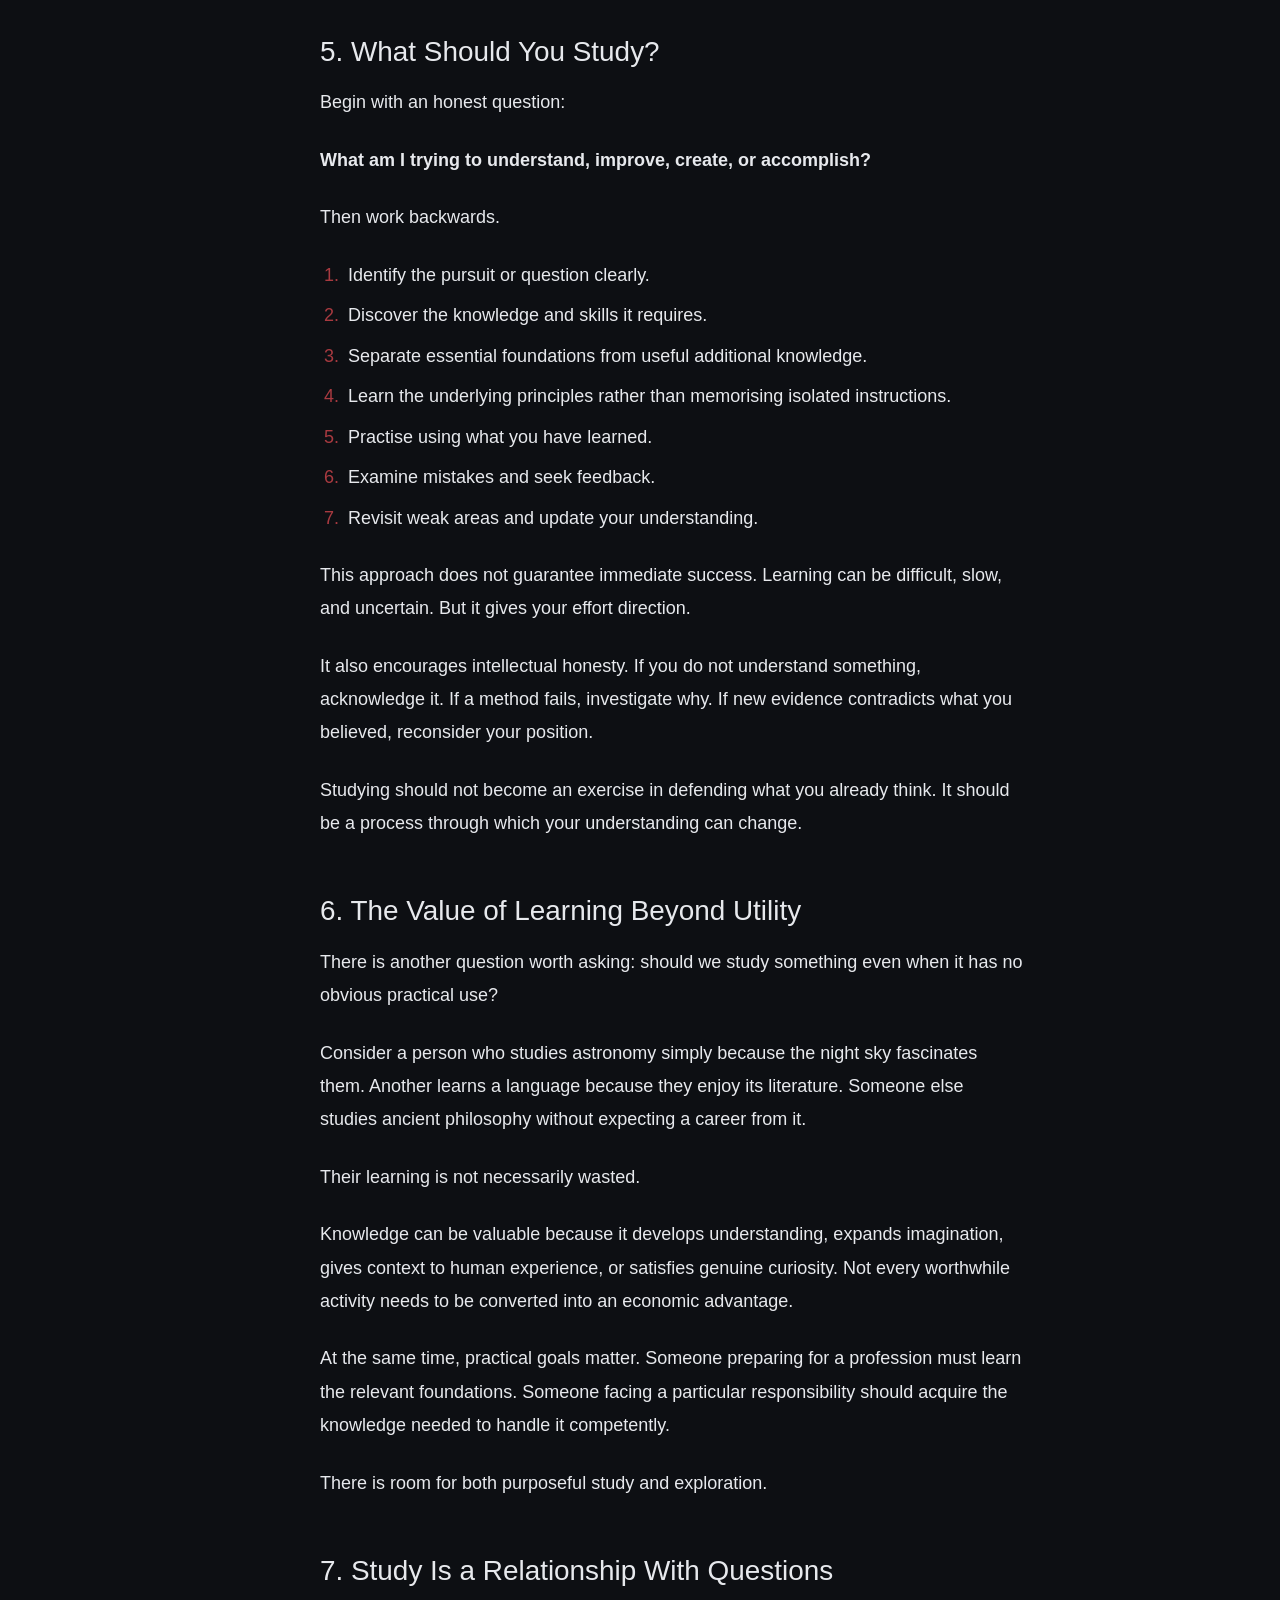
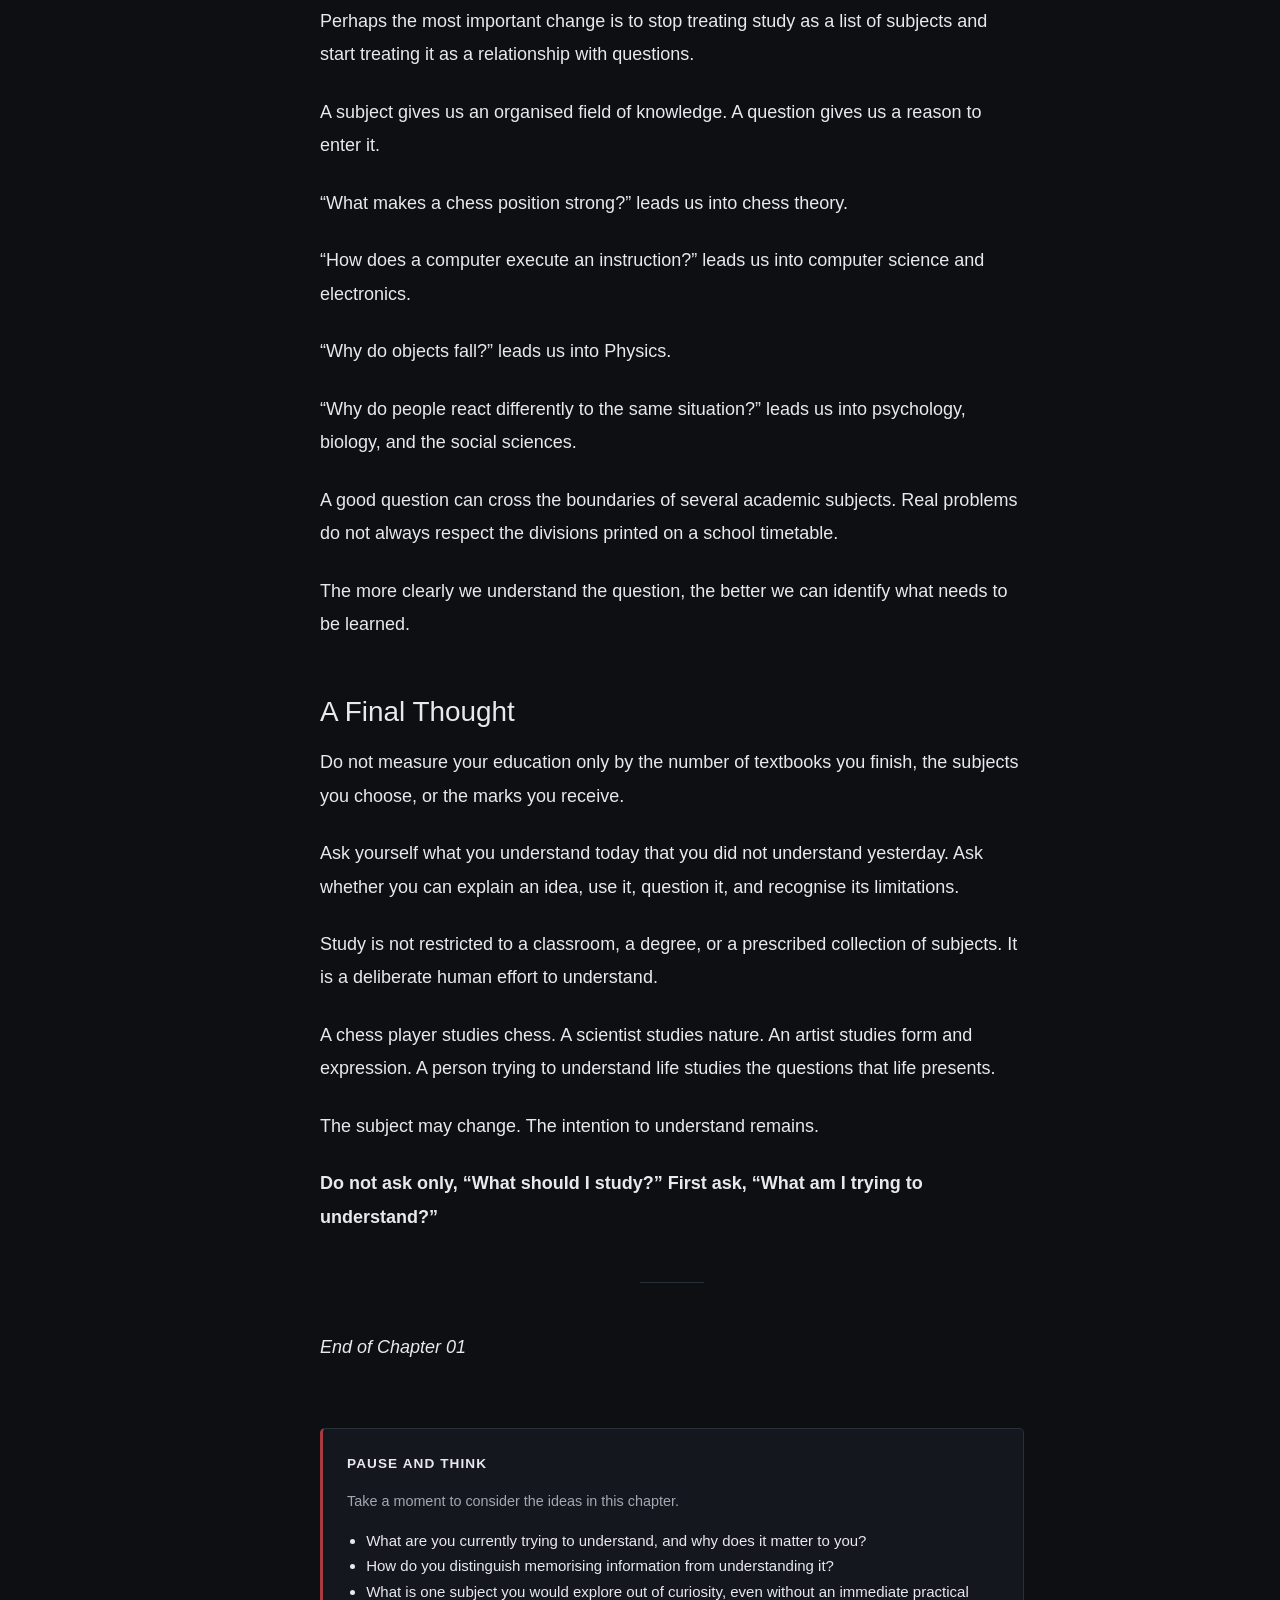
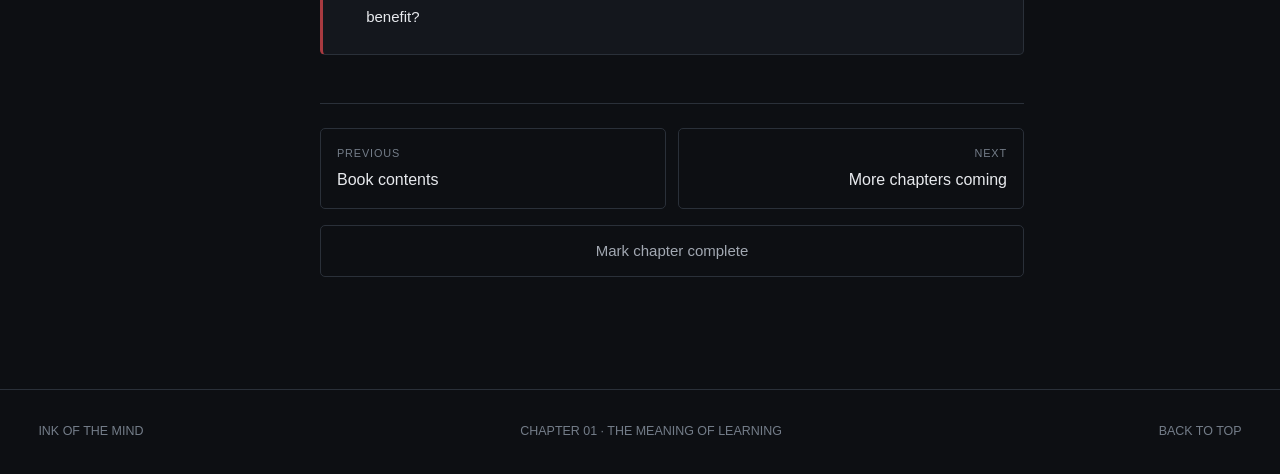
==== commit 8d7c6579: "Remove external display fonts from reader" ====
--- a/reader.html
+++ b/reader.html
@@ -6,7 +6,7 @@
 <meta name="theme-color" content="#101522"><meta property="og:type" content="book"><meta property="og:title" content="The Meaning of Learning — Ink of the Mind"><meta property="og:description" content="Chapter 1 of Ink of the Mind.">
 <link rel="canonical" href="https://everlastinguc.github.io/jingalala-huhu/reader.html">
 <title>The Meaning of Learning — Ink of the Mind</title>
-<link rel="preconnect" href="https://fonts.googleapis.com"><link rel="preconnect" href="https://fonts.gstatic.com" crossorigin><link href="https://fonts.googleapis.com/css2?family=Inter:wght@400;500;600;700&family=Literata:opsz,wght@7..72,400;7..72,500;7..72,600&display=swap" rel="stylesheet">
+
 <link rel="stylesheet" href="assets/css/tokens.css"><link rel="stylesheet" href="assets/css/base.css"><link rel="stylesheet" href="assets/css/layout.css"><link rel="stylesheet" href="assets/css/components.css"><link rel="stylesheet" href="assets/css/utilities.css">
 <script type="module" src="assets/js/main.js"></script>
 </head>
@@ -14,7 +14,7 @@
 <a class="skip-link" href="#chapter-content">Skip to chapter</a>
 <header class="site-header">
 <button class="menu-button" id="menu-toggle" type="button" aria-label="Open chapter navigation" aria-expanded="false"><svg viewBox="0 0 24 24" aria-hidden="true"><path d="M4 7h16M4 12h16M4 17h16"></path></svg></button>
-<a class="wordmark" href="index.html"><span class="wordmark__mark">I</span><span>INK OF THE MIND</span></a>
+<a class="wordmark" href="index.html"><span>INK OF THE MIND</span></a>
 <div class="header-search"><button class="search-trigger" id="search-open" type="button"><svg viewBox="0 0 24 24" aria-hidden="true"><circle cx="10.8" cy="10.8" r="6.8"></circle><path d="m16 16 5 5"></path></svg><span>Search the book</span><kbd>Ctrl K</kbd></button></div>
 <div class="header-actions"><button class="icon-button" id="theme-toggle" type="button" aria-label="Switch theme"><svg viewBox="0 0 24 24" aria-hidden="true"><circle cx="12" cy="12" r="4"></circle><path d="M12 2v2m0 16v2M4.93 4.93l1.42 1.42m11.3 11.3 1.42 1.42M2 12h2m16 0h2M4.93 19.07l1.42-1.42m11.3-11.3 1.42-1.42"></path></svg></button><a class="icon-button" href="https://github.com/EverlastingUc/jingalala-huhu" target="_blank" rel="noopener noreferrer" aria-label="GitHub repository"><svg viewBox="0 0 24 24" aria-hidden="true"><path d="M9 19c-4.3 1.4-4.3-2.5-6-3m12 6v-3.9a3.4 3.4 0 0 0-.9-2.7c3-.3 6.1-1.5 6.1-6.7a5.2 5.2 0 0 0-1.4-3.6 4.8 4.8 0 0 0-.1-3.6s-1.1-.4-3.7 1.4a12.8 12.8 0 0 0-6.7 0C5.7 1.1 4.6 1.5 4.6 1.5a4.8 4.8 0 0 0-.1 3.6 5.2 5.2 0 0 0-1.4 3.6c0 5.2 3.1 6.4 6.1 6.7a3.4 3.4 0 0 0-.9 2.7V22"></path></svg></a></div>
 </header>
--- a/assets/css/tokens.css
+++ b/assets/css/tokens.css
@@ -1 +1 @@
-:root{color-scheme:dark;--bg:#101522;--panel:#151d2b;--panel-raised:#1b2637;--text:#edf0f4;--muted:#aab4c3;--quiet:#7f8b9d;--line:#2b3749;--accent:#c0a477;--accent-soft:rgb(192 164 119 / 12%);--success:#8fbea0;--danger:#d18d8d;--reading:Georgia,"Times New Roman",serif;--ui:Arial,"Helvetica Neue",sans-serif;--mono:"SFMono-Regular",Consolas,monospace;--s1:.25rem;--s2:.5rem;--s3:.75rem;--s4:1rem;--s5:1.25rem;--s6:1.5rem;--s8:2rem;--s10:2.5rem;--s12:3rem;--s16:4rem;--s20:5rem;--topbar:4rem;--sidebar:17rem;--rail:13rem;--reading-width:44rem;--wide-reading:54rem;--radius-sm:.35rem;--radius-md:.65rem;--radius-lg:1rem;--shadow:0 18px 50px rgb(0 0 0 / 28%);--fast:160ms;--normal:210ms;--ease:cubic-bezier(.2,0,0,1);--focus:0 0 0 3px rgb(192 164 119 / 35%)}[data-theme=light]{color-scheme:light;--bg:#f5f3ee;--panel:#fbfaf7;--panel-raised:#eeece5;--text:#262b34;--muted:#505c6c;--quiet:#6c7888;--line:#d9d7d0;--accent:#80643c;--accent-soft:rgb(128 100 60 /  10%);--success:#356b49;--danger:#9b4d4d;--shadow:0 18px 50px rgb(30 35 44 / 12%)}+:root{color-scheme:dark;--bg:#0d0f13;--panel:#14171d;--panel-raised:#1b2028;--text:#e7e9ed;--muted:#a2a8b2;--quiet:#747d89;--line:#2a3039;--accent:#a83a40;--accent-hover:#c04a50;--accent-soft:rgb(168 58 64 / 13%);--success:#82b395;--danger:#c47b7b;--reading:Arial,"Segoe UI",sans-serif;--ui:Arial,"Segoe UI",sans-serif;--mono:Consolas,"SFMono-Regular",monospace;--s1:.25rem;--s2:.5rem;--s3:.75rem;--s4:1rem;--s5:1.25rem;--s6:1.5rem;--s8:2rem;--s10:2.5rem;--s12:3rem;--s16:4rem;--s20:5rem;--topbar:3.75rem;--sidebar:16rem;--rail:12rem;--reading-width:45rem;--wide-reading:55rem;--radius-sm:3px;--radius-md:5px;--radius-lg:7px;--shadow:0 16px 40px rgb(0 0 0 / 32%);--fast:160ms;--normal:210ms;--ease:cubic-bezier(.2,0,0,1);--focus:0 0 0 3px rgb(168 58 64 / 35%)}[data-theme=light]{color-scheme:light;--bg:#f2f3f5;--panel:#fff;--panel-raised:#e9ebef;--text:#20242b;--muted:#515a66;--quiet:#6e7783;--line:#d6dae0;--accent:#913239;--accent-hover:#76272d;--accent-soft:rgb(145 50 57 / 9%);--success:#356b49;--danger:#9b4d4d;--shadow:0 16px 40px rgb(30 35 44 / 12%)}
--- a/assets/css/components.css
+++ b/assets/css/components.css
@@ -1 +1 @@
-.search-trigger{width:100%;display:flex;align-items:center;gap:var(--s3);padding:.55rem .8rem;border:1px solid var(--line);border-radius:var(--radius-sm);background:var(--panel);color:var(--quiet);text-align:left;cursor:pointer}.search-trigger kbd{margin-inline-start:auto;padding:.1rem .35rem;border:1px solid var(--line);border-radius:3px;font-size:.7rem}.sidebar-label,.eyebrow{color:var(--quiet);font-size:.68rem;font-weight:700;letter-spacing:.12em;text-transform:uppercase}.progress-copy{display:flex;justify-content:space-between;gap:var(--s2);margin-block-end:var(--s2);font-size:.78rem}.progress-track{height:4px;overflow:hidden;border-radius:9px;background:var(--panel-raised)}.progress-track__bar{width:0;height:100%;background:var(--accent);transition:width var(--normal) var(--ease)}.chapter-link{display:block;padding:.6rem .7rem;border-inline-start:2px solid transparent;border-radius:0 var(--radius-sm) var(--radius-sm) 0;color:var(--muted);font-size:.83rem;line-height:1.45}.chapter-link:hover{background:var(--panel);color:var(--text)}.chapter-link[aria-current=page]{border-inline-start-color:var(--accent);background:var(--accent-soft);color:var(--text)}.chapter-link__number{display:block;margin-block-end:.2rem;color:var(--quiet);font-size:.65rem;letter-spacing:.08em}.chapter-heading{margin-block:0 2rem;padding-block-end:2rem;border-block-end:1px solid var(--line)}.chapter-heading__part{margin:0 0 .7rem;color:var(--accent);font-size:.7rem;font-weight:700;letter-spacing:.12em;text-transform:uppercase}.chapter-heading h1{margin:0;font-family:var(--reading);font-size:clamp(2.4rem,5vw,3.6rem);font-weight:500;letter-spacing:-.04em;line-height:1.1}.chapter-heading__subtitle{margin:.6rem 0 0;color:var(--muted);font-family:var(--reading);font-size:1.25rem;font-style:italic}.chapter-content{font-family:var(--reading);font-size:var(--reader-font-size,1.125rem);line-height:1.85;color:var(--text)}.chapter-content h2{margin:3.3rem 0 1rem;font-size:1.55em;font-weight:500;line-height:1.3;scroll-margin-top:6rem}.chapter-content h3{margin:2rem 0 .65rem;font-size:1.2em;font-weight:600;line-height:1.35}.chapter-content p{margin:0 0 1.35em}.chapter-content blockquote{margin:2rem 0;padding:.3rem 0 .3rem 1.25rem;border-inline-start:2px solid var(--accent);color:var(--muted);font-size:1.12em;font-style:italic}.chapter-content ul,.chapter-content ol{padding-inline-start:1.5rem;margin:0 0 1.5rem}.chapter-content li{padding-inline-start:.25rem;margin-block:.45rem}.chapter-content li::marker{color:var(--accent)}.chapter-content strong{font-weight:700}.chapter-content hr{margin:3rem auto;width:4rem;border:0;border-block-start:1px solid var(--line)}.chapter-content a{color:var(--accent);text-decoration:underline;text-underline-offset:3px}.chapter-content .chapter-end{text-align:center;color:var(--quiet);font-family:var(--mono);font-size:.7rem;letter-spacing:.12em}.reflection{margin-block-start:4rem;padding:1.5rem;border:1px solid var(--line);border-inline-start:3px solid var(--accent);border-radius:var(--radius-md);background:var(--panel)}.reflection h2{margin:0 0 .75rem;font-family:var(--ui);font-size:.85rem;font-weight:700;letter-spacing:.08em;text-transform:uppercase}.reflection p{margin-block-end:.65rem;color:var(--muted);font-size:.9rem}.reflection ul{margin-block-end:0;padding-inline-start:1.2rem;color:var(--text);font-family:var(--reading);line-height:1.7}.chapter-navigation{display:grid;grid-template-columns:1fr 1fr;gap:var(--s3);margin-block-start:3rem;padding-block-start:1.5rem;border-block-start:1px solid var(--line)}.chapter-nav-link{display:block;padding:1rem;border:1px solid var(--line);border-radius:var(--radius-md);transition:border-color var(--fast) var(--ease),background var(--fast) var(--ease)}.chapter-nav-link:hover{border-color:var(--accent);background:var(--panel)}.chapter-nav-link--next{text-align:right}.chapter-nav-link small{display:block;color:var(--quiet);font-size:.68rem;text-transform:uppercase;letter-spacing:.08em}.chapter-nav-link strong{display:block;margin-block-start:.3rem;font-family:var(--reading);font-size:1rem;font-weight:500}.complete-button{display:flex;align-items:center;justify-content:center;gap:.6rem;width:100%;margin-block-start:1rem;padding:.8rem 1rem;border:1px solid var(--line);border-radius:var(--radius-md);background:transparent;color:var(--muted);cursor:pointer}.complete-button[aria-pressed=true]{border-color:var(--success);color:var(--success);background:color-mix(in srgb,var(--success) 8%,transparent)}.toc-link{display:block;padding:.4rem 0 .4rem .65rem;border-inline-start:1px solid transparent;color:var(--quiet);font-size:.78rem;line-height:1.45}.toc-link:hover,.toc-link.is-active{border-inline-start-color:var(--accent);color:var(--text)}.reader-controls{display:flex;gap:.35rem;margin-block-start:var(--s4)}.reader-controls .control-button{min-width:2.2rem;min-height:2.2rem;border-color:var(--line)}.reader-controls__label{align-self:center;margin-inline-start:.4rem;color:var(--quiet);font-size:.7rem}.palette-backdrop{position:fixed;z-index:49;inset:0;display:none;align-items:flex-start;justify-content:center;padding:15vh 1rem 1rem;background:rgb(0 0 0 / 55%)}.palette-backdrop.is-open{display:flex}.command-palette{width:min(38rem,100%);overflow:hidden;border:1px solid var(--line);border-radius:var(--radius-lg);background:var(--panel);box-shadow:var(--shadow)}.command-palette input{width:100%;padding:1rem 1.1rem;border:0;border-block-end:1px solid var(--line);background:transparent;color:var(--text);outline:0}.palette-results{max-height:50vh;overflow:auto;padding:.5rem}.palette-result{display:block;width:100%;padding:.75rem;border:0;border-radius:var(--radius-sm);background:transparent;color:var(--text);text-align:left;cursor:pointer}.palette-result:hover,.palette-result:focus-visible{background:var(--accent-soft)}.palette-result small{display:block;color:var(--quiet);font-size:.7rem}.empty-state{padding:1.2rem;color:var(--muted);font-size:.85rem}.search-results{margin-block-start:1rem}.search-result{display:block;padding:.7rem;border-block-end:1px solid var(--line)}.search-result strong{display:block;font-family:var(--reading);font-weight:500}.search-result small{color:var(--quiet)}.mobile-overlay{position:fixed;z-index:39;inset:var(--topbar) 0 0;display:none;background:rgb(0 0 0 / 45%)}.mobile-overlay.is-visible{display:block}.sr-only{position:absolute;width:1px;height:1px;padding:0;margin:-1px;overflow:hidden;clip:rect(0,0,0,0);white-space:nowrap;border:0}@media(max-width:500px){.chapter-navigation{grid-template-columns:1fr}.chapter-nav-link--next{text-align:left}}+.search-trigger{width:100%;display:flex;align-items:center;gap:var(--s3);padding:.55rem .8rem;border:1px solid var(--line);border-radius:var(--radius-sm);background:var(--panel);color:var(--quiet);text-align:left;cursor:pointer}.search-trigger kbd{margin-inline-start:auto;padding:.1rem .35rem;border:1px solid var(--line);border-radius:3px;font-size:.7rem}.sidebar-label,.eyebrow{color:var(--quiet);font-size:.68rem;font-weight:700;letter-spacing:.12em;text-transform:uppercase}.progress-copy{display:flex;justify-content:space-between;gap:var(--s2);margin-block-end:var(--s2);font-size:.78rem}.progress-track{height:4px;overflow:hidden;border-radius:9px;background:var(--panel-raised)}.progress-track__bar{width:0;height:100%;background:var(--accent);transition:width var(--normal) var(--ease)}.chapter-link{display:block;padding:.6rem .7rem;border-inline-start:2px solid transparent;border-radius:0 var(--radius-sm) var(--radius-sm) 0;color:var(--muted);font-size:.83rem;line-height:1.45}.chapter-link:hover{background:var(--panel);color:var(--text)}.chapter-link[aria-current=page]{border-inline-start-color:var(--accent);background:var(--accent-soft);color:var(--text)}.chapter-link__number{display:block;margin-block-end:.2rem;color:var(--quiet);font-size:.65rem;letter-spacing:.08em}.chapter-heading{margin-block:0 2rem;padding-block-end:2rem;border-block-end:1px solid var(--line)}.chapter-heading__part{margin:0 0 .7rem;color:var(--accent);font-size:.7rem;font-weight:700;letter-spacing:.12em;text-transform:uppercase}.chapter-heading h1{margin:0;font-family:var(--ui);font-size:clamp(2.4rem,5vw,3.6rem);font-weight:500;letter-spacing:-.04em;line-height:1.1}.chapter-heading__subtitle{margin:.6rem 0 0;color:var(--muted);font-family:var(--ui);font-size:1.25rem;font-style:italic}.chapter-content{font-family:var(--ui);font-size:var(--reader-font-size,1.125rem);line-height:1.85;color:var(--text)}.chapter-content h2{margin:3.3rem 0 1rem;font-size:1.55em;font-weight:500;line-height:1.3;scroll-margin-top:6rem}.chapter-content h3{margin:2rem 0 .65rem;font-size:1.2em;font-weight:600;line-height:1.35}.chapter-content p{margin:0 0 1.35em}.chapter-content blockquote{margin:2rem 0;padding:.3rem 0 .3rem 1.25rem;border-inline-start:2px solid var(--accent);color:var(--muted);font-size:1.12em;font-style:italic}.chapter-content ul,.chapter-content ol{padding-inline-start:1.5rem;margin:0 0 1.5rem}.chapter-content li{padding-inline-start:.25rem;margin-block:.45rem}.chapter-content li::marker{color:var(--accent)}.chapter-content strong{font-weight:700}.chapter-content hr{margin:3rem auto;width:4rem;border:0;border-block-start:1px solid var(--line)}.chapter-content a{color:var(--accent);text-decoration:underline;text-underline-offset:3px}.chapter-content .chapter-end{text-align:center;color:var(--quiet);font-family:var(--mono);font-size:.7rem;letter-spacing:.12em}.reflection{margin-block-start:4rem;padding:1.5rem;border:1px solid var(--line);border-inline-start:3px solid var(--accent);border-radius:var(--radius-md);background:var(--panel)}.reflection h2{margin:0 0 .75rem;font-family:var(--ui);font-size:.85rem;font-weight:700;letter-spacing:.08em;text-transform:uppercase}.reflection p{margin-block-end:.65rem;color:var(--muted);font-size:.9rem}.reflection ul{margin-block-end:0;padding-inline-start:1.2rem;color:var(--text);font-family:var(--ui);line-height:1.7}.chapter-navigation{display:grid;grid-template-columns:1fr 1fr;gap:var(--s3);margin-block-start:3rem;padding-block-start:1.5rem;border-block-start:1px solid var(--line)}.chapter-nav-link{display:block;padding:1rem;border:1px solid var(--line);border-radius:var(--radius-md);transition:border-color var(--fast) var(--ease),background var(--fast) var(--ease)}.chapter-nav-link:hover{border-color:var(--accent);background:var(--panel)}.chapter-nav-link--next{text-align:right}.chapter-nav-link small{display:block;color:var(--quiet);font-size:.68rem;text-transform:uppercase;letter-spacing:.08em}.chapter-nav-link strong{display:block;margin-block-start:.3rem;font-family:var(--ui);font-size:1rem;font-weight:500}.complete-button{display:flex;align-items:center;justify-content:center;gap:.6rem;width:100%;margin-block-start:1rem;padding:.8rem 1rem;border:1px solid var(--line);border-radius:var(--radius-md);background:transparent;color:var(--muted);cursor:pointer}.complete-button[aria-pressed=true]{border-color:var(--success);color:var(--success);background:color-mix(in srgb,var(--success) 8%,transparent)}.toc-link{display:block;padding:.4rem 0 .4rem .65rem;border-inline-start:1px solid transparent;color:var(--quiet);font-size:.78rem;line-height:1.45}.toc-link:hover,.toc-link.is-active{border-inline-start-color:var(--accent);color:var(--text)}.reader-controls{display:flex;gap:.35rem;margin-block-start:var(--s4)}.reader-controls .control-button{min-width:2.2rem;min-height:2.2rem;border-color:var(--line)}.reader-controls__label{align-self:center;margin-inline-start:.4rem;color:var(--quiet);font-size:.7rem}.palette-backdrop{position:fixed;z-index:49;inset:0;display:none;align-items:flex-start;justify-content:center;padding:15vh 1rem 1rem;background:rgb(0 0 0 / 55%)}.palette-backdrop.is-open{display:flex}.command-palette{width:min(38rem,100%);overflow:hidden;border:1px solid var(--line);border-radius:var(--radius-lg);background:var(--panel);box-shadow:var(--shadow)}.command-palette input{width:100%;padding:1rem 1.1rem;border:0;border-block-end:1px solid var(--line);background:transparent;color:var(--text);outline:0}.palette-results{max-height:50vh;overflow:auto;padding:.5rem}.palette-result{display:block;width:100%;padding:.75rem;border:0;border-radius:var(--radius-sm);background:transparent;color:var(--text);text-align:left;cursor:pointer}.palette-result:hover,.palette-result:focus-visible{background:var(--accent-soft)}.palette-result small{display:block;color:var(--quiet);font-size:.7rem}.empty-state{padding:1.2rem;color:var(--muted);font-size:.85rem}.search-results{margin-block-start:1rem}.search-result{display:block;padding:.7rem;border-block-end:1px solid var(--line)}.search-result strong{display:block;font-family:var(--ui);font-weight:500}.search-result small{color:var(--quiet)}.mobile-overlay{position:fixed;z-index:39;inset:var(--topbar) 0 0;display:none;background:rgb(0 0 0 / 45%)}.mobile-overlay.is-visible{display:block}.sr-only{position:absolute;width:1px;height:1px;padding:0;margin:-1px;overflow:hidden;clip:rect(0,0,0,0);white-space:nowrap;border:0}@media(max-width:500px){.chapter-navigation{grid-template-columns:1fr}.chapter-nav-link--next{text-align:left}}
--- a/assets/css/utilities.css
+++ b/assets/css/utilities.css
@@ -1 +1 @@
-.u-muted{color:var(--muted)}.u-quiet{color:var(--quiet)}.u-accent{color:var(--accent)}.u-hidden{display:none!important}.u-mt-0{margin-block-start:0}.u-text-small{font-size:.82rem}.u-flex{display:flex;align-items:center;gap:var(--s2)}@media print{:root{color-scheme:light;--bg:#fff;--panel:#fff;--text:#111;--muted:#444;--line:#bbb}body{background:#fff;color:#111;font-size:11pt}.site-header,.sidebar,.right-rail,.reader-progress,.chapter-navigation,.complete-button,.reader-controls,.site-footer,.mobile-overlay{display:none!important}.reader-shell{display:block}.reader-main{padding:0}.reader-main__inner,.reader-main__inner.is-wide{width:100%;max-width:none}.chapter-content{font-size:11pt;line-height:1.65;color:#111}.chapter-content h2{break-after:avoid}.chapter-content blockquote,.reflection{break-inside:avoid;border-color:#777;background:#fff;color:#222}.chapter-heading{break-after:avoid}a{color:inherit;text-decoration:none}}.home-hero{padding-block:clamp(4rem,12vw,10rem)}.home-inner{max-width:58rem}.home-title{margin:1.2rem 0;font:500 clamp(3.4rem,9vw,7rem)/1.02 var(--reading);letter-spacing:-.055em}.home-tagline{margin:0 0 1rem;color:var(--muted);font:italic clamp(1.2rem,2.5vw,1.7rem)/1.5 var(--reading)}.home-description{max-width:38rem;color:var(--muted);font-size:1.05rem;line-height:1.85}.home-cta{display:inline-flex;width:auto;margin-block-start:1.5rem;padding-inline:1.25rem}.home-section{padding-block:3rem 5rem;border-block-start:1px solid var(--line)}.home-section--contents{padding-block-end:6rem}.home-section__title{margin-block:.8rem 1rem;font:500 clamp(2rem,4vw,3rem)/1.2 var(--reading)}.home-section__copy{max-width:42rem;line-height:1.9}.home-chapter{padding:1.2rem;border:1px solid var(--line);border-radius:var(--radius-md)}.home-chapter__title{display:block;margin-block:.3rem;font:500 1.5rem var(--reading)}.sidebar-part-title{margin:.35rem 0;font:500 1rem var(--reading)}.sidebar-settings{margin-block-start:2rem;padding-block-start:1rem;border-block-start:1px solid var(--line)}.home-hero{padding:clamp(5rem,13vw,11rem) clamp(1.25rem,5vw,4rem)}.home-inner{width:min(100%,58rem);margin-inline:auto}.home-title{margin:1.2rem 0;font:500 clamp(3.4rem,9vw,7rem)/1.02 var(--reading);letter-spacing:-.055em}.home-tagline{margin:0 0 1rem;color:var(--muted);font:italic clamp(1.2rem,2.5vw,1.7rem)/1.5 var(--reading)}.home-description{max-width:38rem;color:var(--muted);font-size:1.05rem;line-height:1.85}.home-cta{display:inline-flex;align-items:center;gap:.8rem;margin-block-start:1.5rem;padding:.8rem 1rem;border:1px solid var(--accent);border-radius:var(--radius-sm);background:var(--accent);color:#101522;font-weight:700}.home-cta svg{width:1rem;height:1rem}.home-cta:hover{background:transparent;color:var(--text)}.home-section{padding:3rem clamp(1.25rem,5vw,4rem) 5rem;border-block-start:1px solid var(--line)}.home-section--contents{padding-block-end:6rem}.home-section__title{margin-block:.8rem 1rem;font:500 clamp(2rem,4vw,3rem)/1.2 var(--reading)}.home-section__copy{max-width:42rem;color:var(--muted);line-height:1.9}.home-chapter{display:grid;gap:.5rem;max-width:42rem;padding:1.2rem;border:1px solid var(--line);border-radius:var(--radius-md)}.home-chapter__title{display:block;margin-block:.3rem;font:500 1.5rem var(--reading)}.home-chapter a{width:max-content;text-decoration:underline;text-underline-offset:3px}+.u-muted{color:var(--muted)}.u-quiet{color:var(--quiet)}.u-accent{color:var(--accent-hover)}.u-hidden{display:none!important}.u-mt-0{margin-block-start:0}.u-text-small{font-size:.82rem}.u-flex{display:flex;align-items:center;gap:var(--s2)}.home-hero{padding:clamp(3.5rem,8vw,6.5rem) clamp(1.25rem,5vw,4rem) 3rem;border-block-end:1px solid var(--line)}.home-inner{width:min(100%,76rem);margin-inline:auto}.home-meta{margin:0 0 .9rem;color:var(--accent-hover);font-size:.72rem;font-weight:700;letter-spacing:.12em;text-transform:uppercase}.home-title{max-width:52rem;margin:0;color:var(--text);font-size:clamp(2.2rem,5vw,4rem);font-weight:700;letter-spacing:-.045em;line-height:1.08}.home-subtitle{max-width:42rem;margin:1rem 0 0;color:var(--muted);font-size:1.05rem;line-height:1.65}.home-hero__actions{display:flex;gap:.75rem;flex-wrap:wrap;margin-block-start:1.75rem}.home-cta{display:inline-flex;align-items:center;justify-content:center;min-height:2.65rem;padding:.65rem 1rem;border:1px solid var(--accent);border-radius:var(--radius-sm);background:var(--accent);color:#fff;font-size:.85rem;font-weight:600;transition:background var(--fast) var(--ease),border-color var(--fast) var(--ease)}.home-cta:hover{border-color:var(--accent-hover);background:var(--accent-hover)}.home-cta--secondary{border-color:var(--line);background:var(--panel);color:var(--text)}.home-cta--secondary:hover{border-color:var(--muted);background:var(--panel-raised)}.home-section{padding:2.75rem clamp(1.25rem,5vw,4rem) 3.5rem;border-block-end:1px solid var(--line)}.home-section__heading{margin:0 0 1.25rem;font-size:1.05rem;font-weight:700;letter-spacing:.01em}.home-section__copy{max-width:54rem;margin:0;color:var(--muted);font-size:.95rem;line-height:1.8}.home-chapter-list{display:grid;max-width:58rem;border-block-start:1px solid var(--line)}.home-chapter{display:grid;grid-template-columns:8rem minmax(0,1fr) auto;align-items:center;gap:1rem;padding:1rem .75rem;border-block-end:1px solid var(--line);transition:background var(--fast) var(--ease)}.home-chapter:hover{background:var(--panel)}.home-chapter__number{color:var(--quiet);font-size:.7rem;font-weight:700;letter-spacing:.08em}.home-chapter__title{font-size:.95rem;font-weight:600}.home-chapter__link{color:var(--accent-hover);font-size:.8rem;font-weight:600}.home-about{padding-block:2.5rem 4rem}.home-about__label{margin:0 0 .8rem;color:var(--quiet);font-size:.7rem;font-weight:700;letter-spacing:.1em;text-transform:uppercase}.home-about__copy{max-width:54rem;margin:0;color:var(--muted);font-size:.9rem;line-height:1.8}@media(max-width:600px){.home-chapter{grid-template-columns:1fr auto;gap:.35rem .75rem}.home-chapter__number{grid-column:1/-1}.home-title{font-size:2.45rem}.home-section{padding-block:2rem 2.5rem}}@media print{:root{color-scheme:light;--bg:#fff;--panel:#fff;--text:#111;--muted:#444;--line:#bbb}body{background:#fff;color:#111;font-size:11pt}.site-header,.sidebar,.right-rail,.reader-progress,.chapter-navigation,.complete-button,.reader-controls,.site-footer,.mobile-overlay{display:none!important}.reader-shell{display:block}.reader-main{padding:0}.reader-main__inner,.reader-main__inner.is-wide{width:100%;max-width:none}.chapter-content{font-size:11pt;line-height:1.65;color:#111}.chapter-content h2{break-after:avoid}.chapter-content blockquote,.reflection{break-inside:avoid;border-color:#777;background:#fff;color:#222}.chapter-heading{break-after:avoid}a{color:inherit;text-decoration:none}}
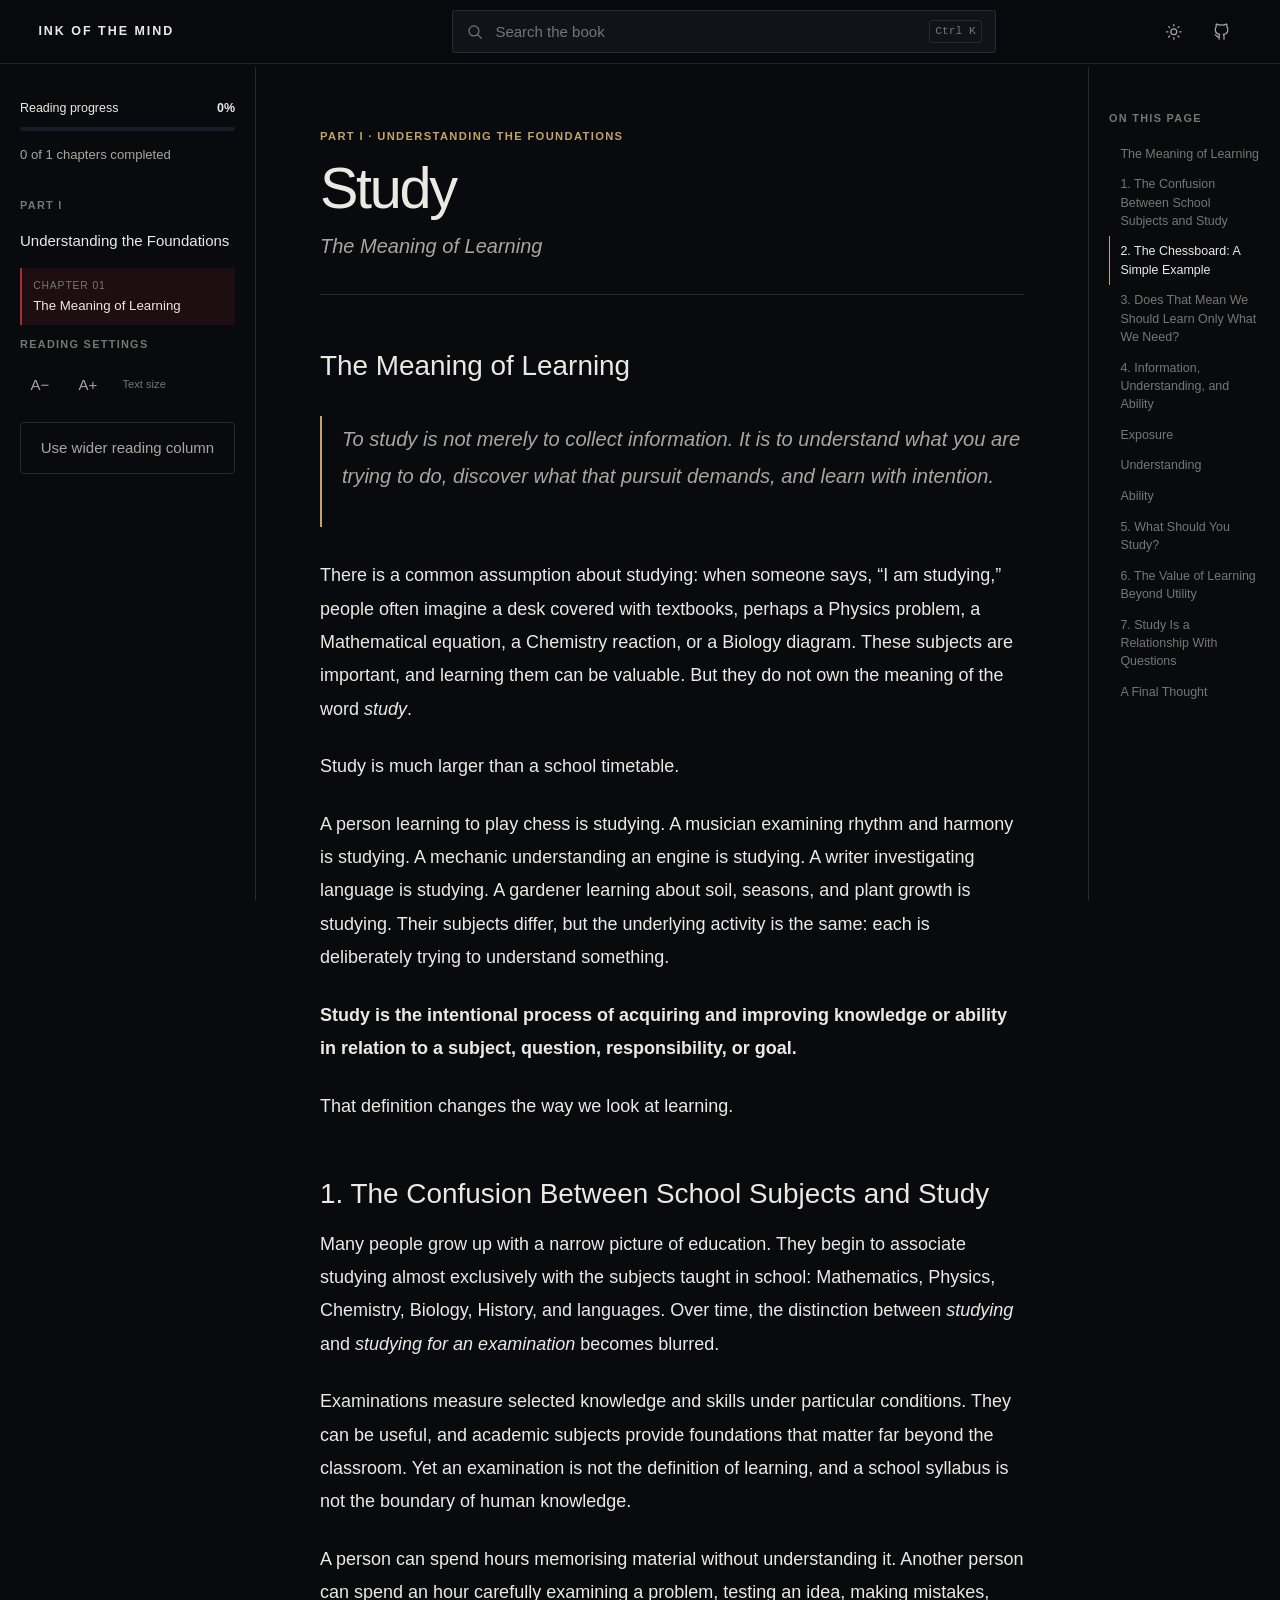
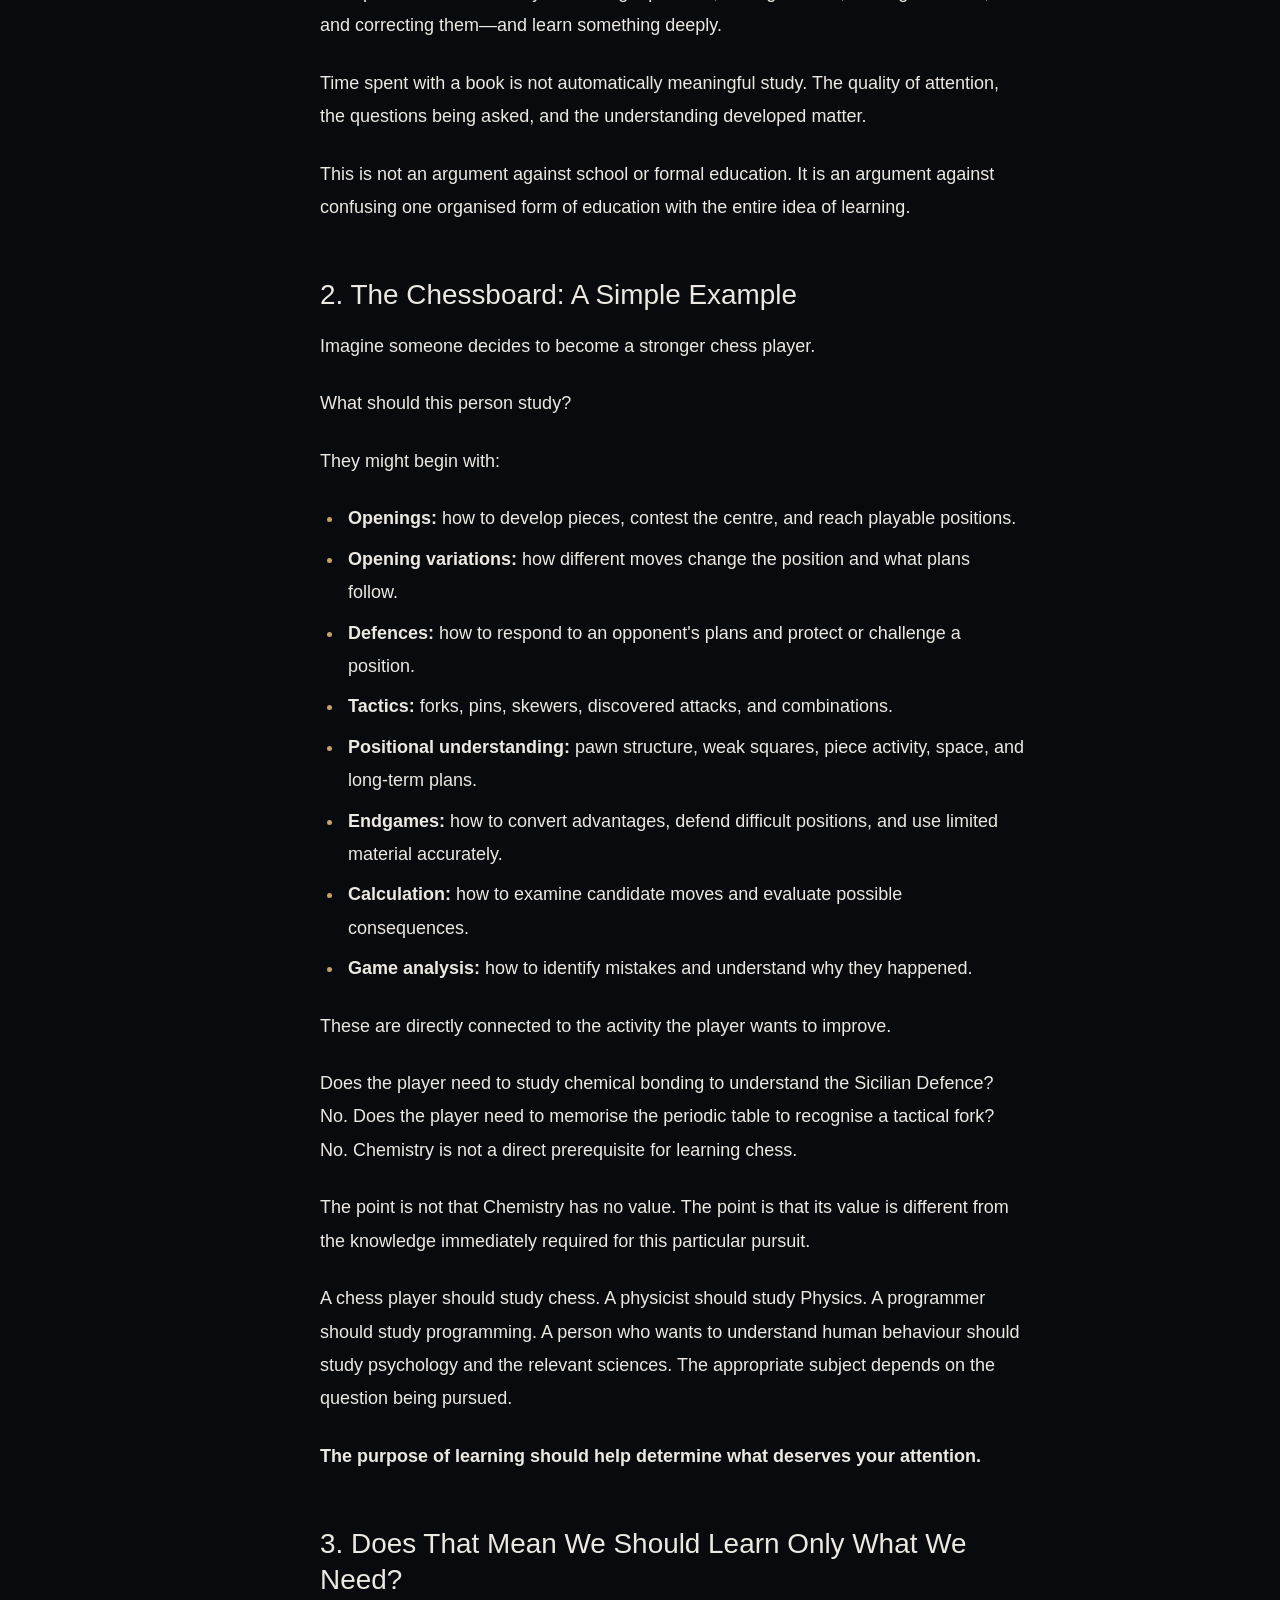
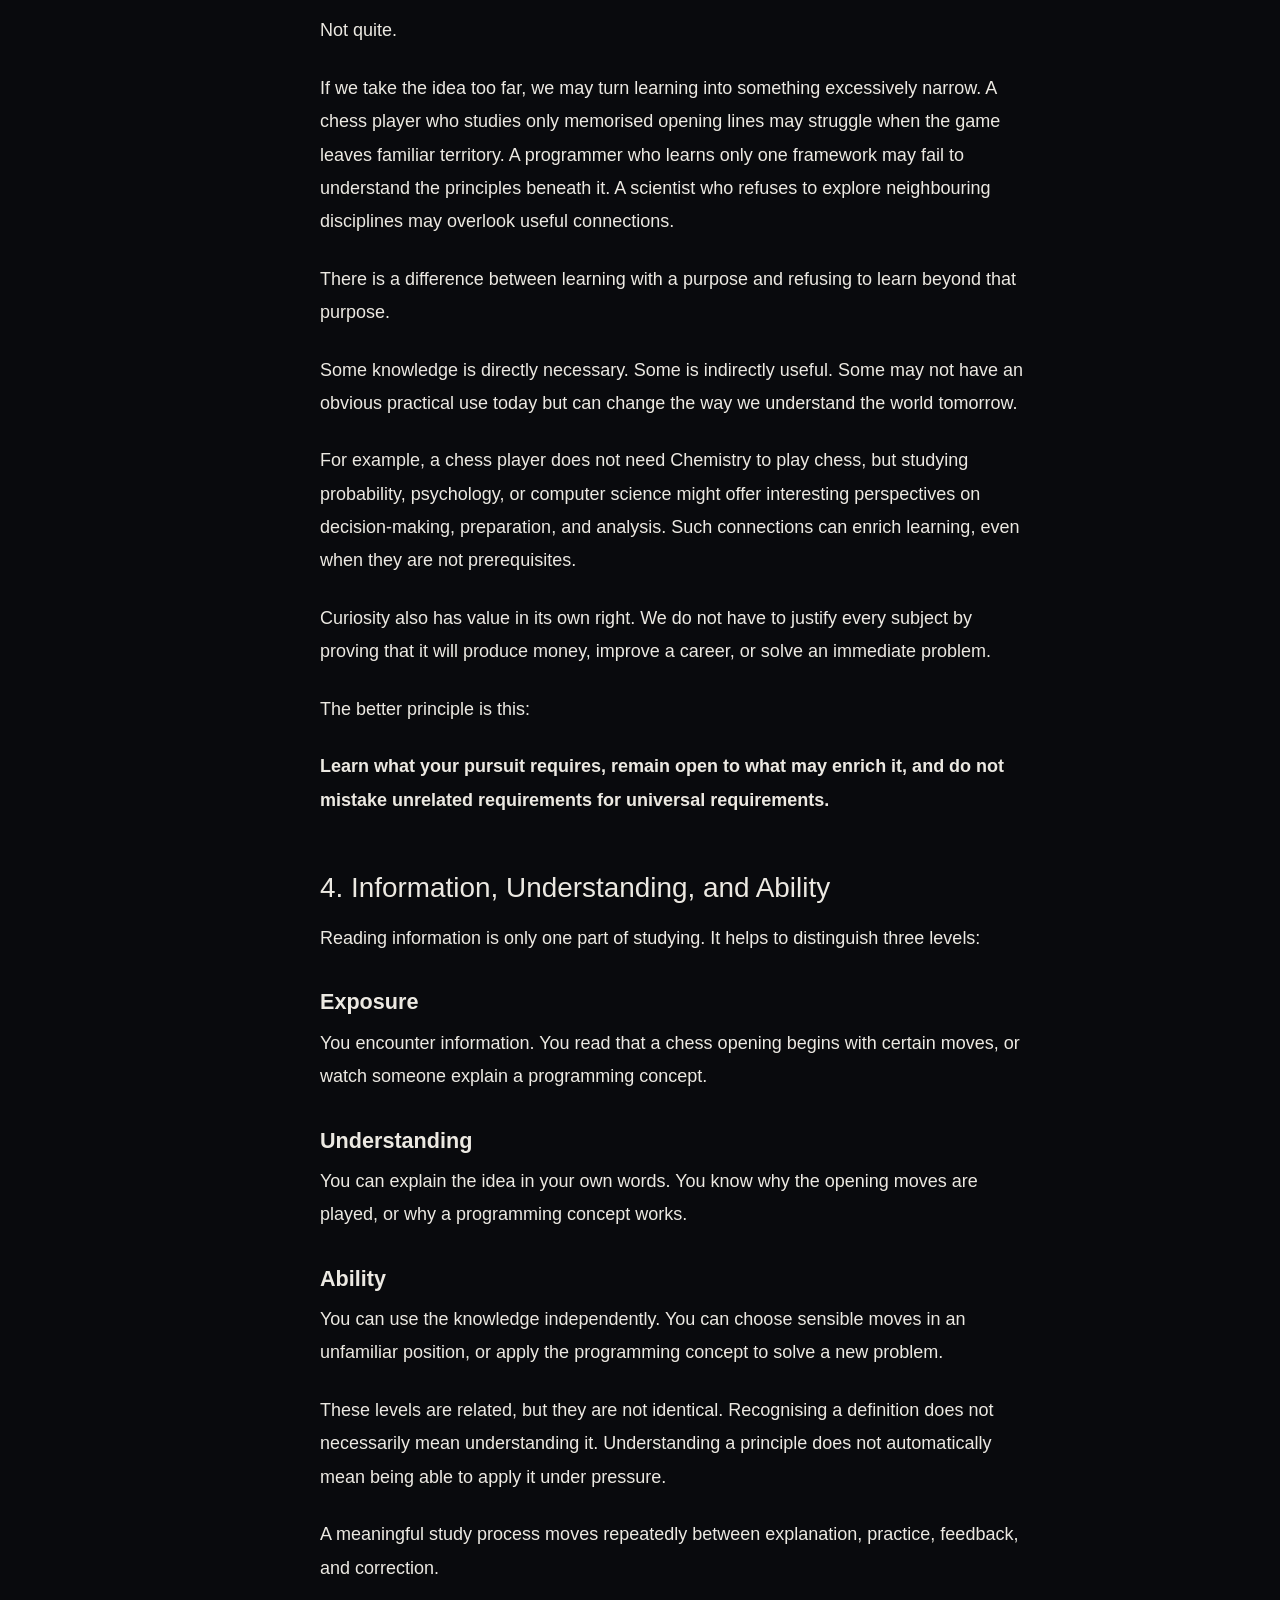
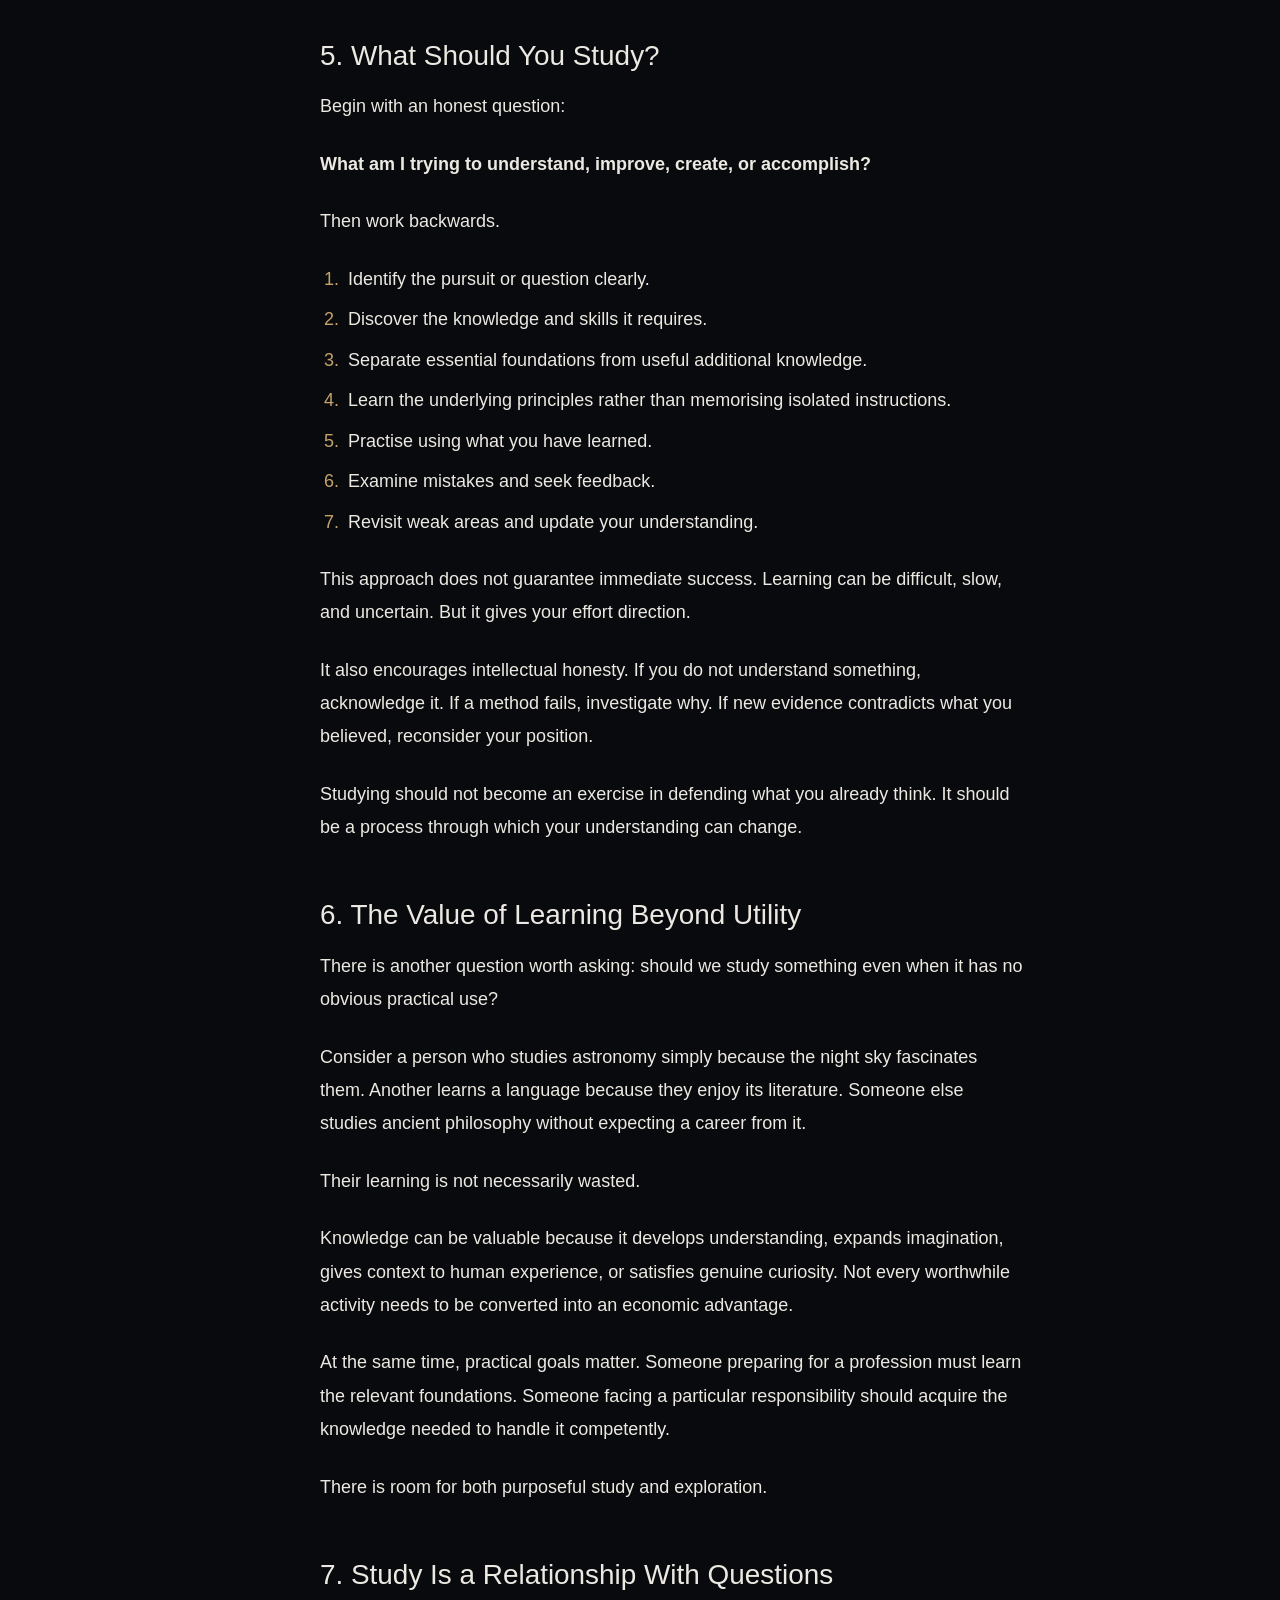
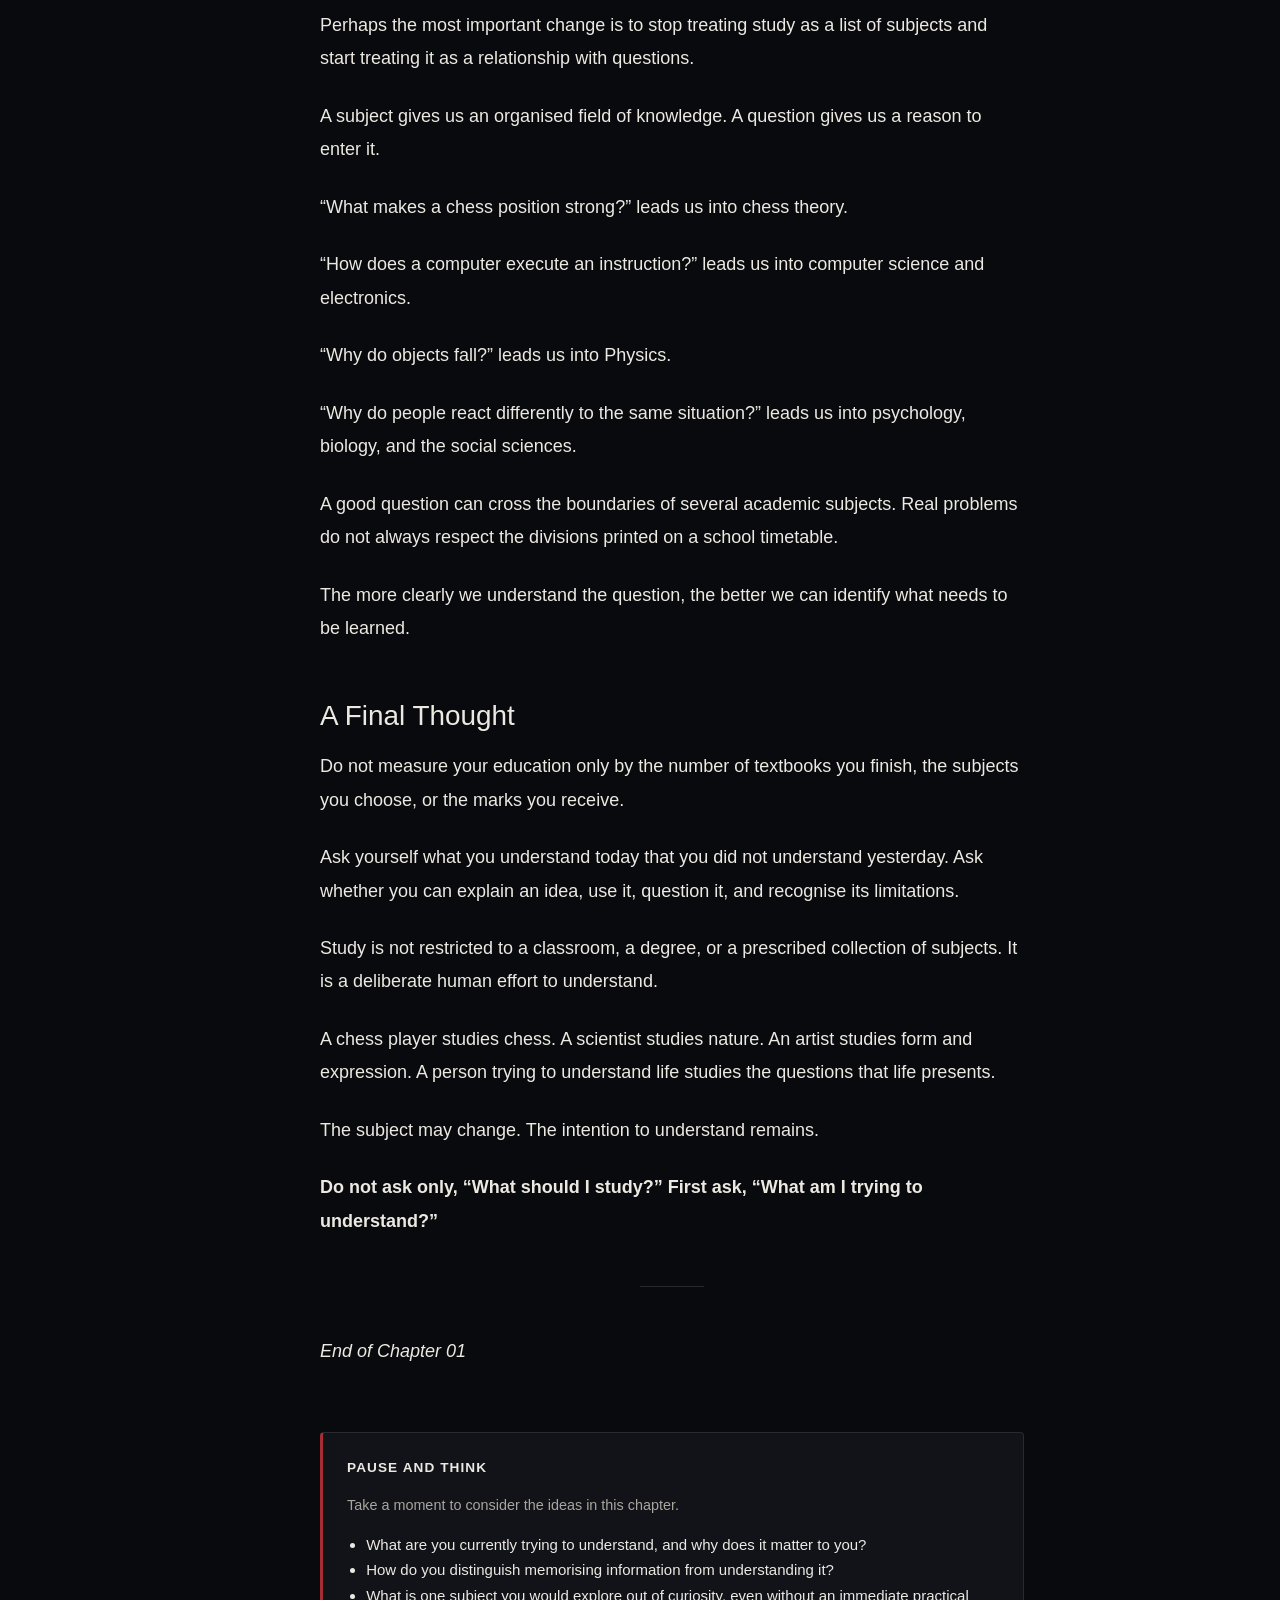
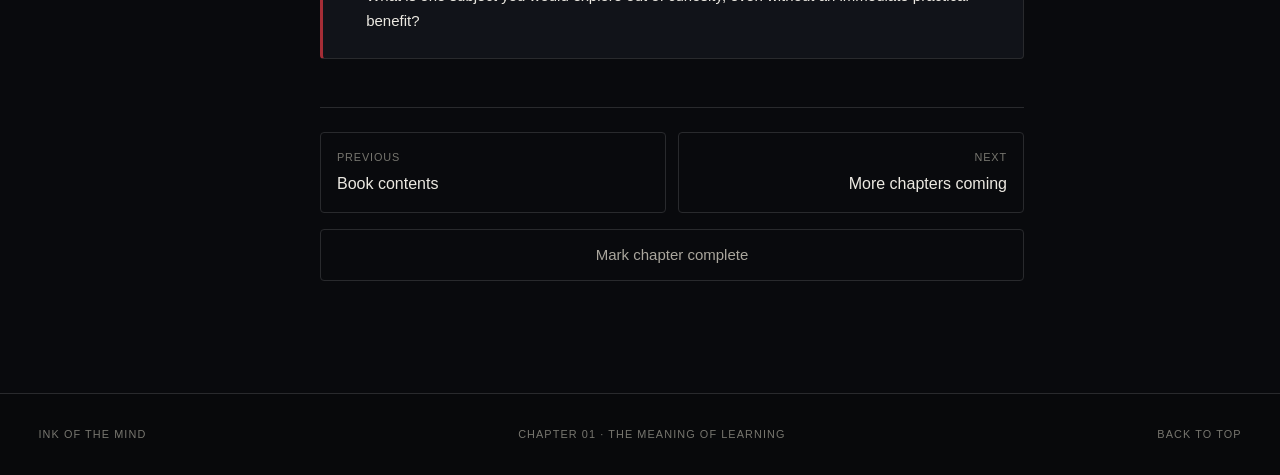
==== commit db1f2c61: "Match reader browser theme to dark crimson and gold design" ====
--- a/reader.html
+++ b/reader.html
@@ -3,7 +3,7 @@
 <head>
 <meta charset="utf-8"><meta name="viewport" content="width=device-width,initial-scale=1">
 <meta name="description" content="Read Ink of the Mind: Chapter 1, The Meaning of Learning.">
-<meta name="theme-color" content="#101522"><meta property="og:type" content="book"><meta property="og:title" content="The Meaning of Learning — Ink of the Mind"><meta property="og:description" content="Chapter 1 of Ink of the Mind.">
+<meta name="theme-color" content="#090a0d"><meta property="og:type" content="book"><meta property="og:title" content="The Meaning of Learning — Ink of the Mind"><meta property="og:description" content="Chapter 1 of Ink of the Mind.">
 <link rel="canonical" href="https://everlastinguc.github.io/jingalala-huhu/reader.html">
 <title>The Meaning of Learning — Ink of the Mind</title>
 
--- a/assets/css/tokens.css
+++ b/assets/css/tokens.css
@@ -1 +1 @@
-:root{color-scheme:dark;--bg:#0d0f13;--panel:#14171d;--panel-raised:#1b2028;--text:#e7e9ed;--muted:#a2a8b2;--quiet:#747d89;--line:#2a3039;--accent:#a83a40;--accent-hover:#c04a50;--accent-soft:rgb(168 58 64 / 13%);--success:#82b395;--danger:#c47b7b;--reading:Arial,"Segoe UI",sans-serif;--ui:Arial,"Segoe UI",sans-serif;--mono:Consolas,"SFMono-Regular",monospace;--s1:.25rem;--s2:.5rem;--s3:.75rem;--s4:1rem;--s5:1.25rem;--s6:1.5rem;--s8:2rem;--s10:2.5rem;--s12:3rem;--s16:4rem;--s20:5rem;--topbar:3.75rem;--sidebar:16rem;--rail:12rem;--reading-width:45rem;--wide-reading:55rem;--radius-sm:3px;--radius-md:5px;--radius-lg:7px;--shadow:0 16px 40px rgb(0 0 0 / 32%);--fast:160ms;--normal:210ms;--ease:cubic-bezier(.2,0,0,1);--focus:0 0 0 3px rgb(168 58 64 / 35%)}[data-theme=light]{color-scheme:light;--bg:#f2f3f5;--panel:#fff;--panel-raised:#e9ebef;--text:#20242b;--muted:#515a66;--quiet:#6e7783;--line:#d6dae0;--accent:#913239;--accent-hover:#76272d;--accent-soft:rgb(145 50 57 / 9%);--success:#356b49;--danger:#9b4d4d;--shadow:0 16px 40px rgb(30 35 44 / 12%)}+:root{color-scheme:dark;--bg:#090a0d;--panel:#111319;--panel-raised:#191d25;--text:#ece9e2;--muted:#aaa69d;--quiet:#77766f;--line:#292a2d;--accent:#a52d36;--accent-hover:#c33d47;--accent-soft:rgb(165 45 54 / 14%);--gold:#c4a36a;--gold-soft:rgb(196 163 106 / 12%);--success:#82b395;--danger:#c47b7b;--reading:Arial,"Segoe UI",sans-serif;--ui:Arial,"Segoe UI",sans-serif;--mono:Consolas,"SFMono-Regular",monospace;--s1:.25rem;--s2:.5rem;--s3:.75rem;--s4:1rem;--s5:1.25rem;--s6:1.5rem;--s8:2rem;--s10:2.5rem;--s12:3rem;--s16:4rem;--s20:5rem;--topbar:4rem;--sidebar:16rem;--rail:12rem;--reading-width:45rem;--wide-reading:55rem;--radius-sm:2px;--radius-md:4px;--radius-lg:6px;--shadow:0 18px 50px rgb(0 0 0 / 40%);--fast:160ms;--normal:210ms;--ease:cubic-bezier(.2,0,0,1);--focus:0 0 0 3px rgb(196 163 106 / 32%)}[data-theme=light]{color-scheme:light;--bg:#f2f0eb;--panel:#fffefa;--panel-raised:#e9e5dc;--text:#202126;--muted:#575751;--quiet:#77766f;--line:#d8d2c6;--accent:#913039;--accent-hover:#76272d;--accent-soft:rgb(145 48 57 / 9%);--gold:#98733d;--gold-soft:rgb(152 115 61 / 10%);--success:#356b49;--danger:#9b4d4d;--shadow:0 16px 40px rgb(30 35 44 / 12%)}
--- a/assets/css/utilities.css
+++ b/assets/css/utilities.css
@@ -1 +1,8 @@
-.u-muted{color:var(--muted)}.u-quiet{color:var(--quiet)}.u-accent{color:var(--accent-hover)}.u-hidden{display:none!important}.u-mt-0{margin-block-start:0}.u-text-small{font-size:.82rem}.u-flex{display:flex;align-items:center;gap:var(--s2)}.home-hero{padding:clamp(3.5rem,8vw,6.5rem) clamp(1.25rem,5vw,4rem) 3rem;border-block-end:1px solid var(--line)}.home-inner{width:min(100%,76rem);margin-inline:auto}.home-meta{margin:0 0 .9rem;color:var(--accent-hover);font-size:.72rem;font-weight:700;letter-spacing:.12em;text-transform:uppercase}.home-title{max-width:52rem;margin:0;color:var(--text);font-size:clamp(2.2rem,5vw,4rem);font-weight:700;letter-spacing:-.045em;line-height:1.08}.home-subtitle{max-width:42rem;margin:1rem 0 0;color:var(--muted);font-size:1.05rem;line-height:1.65}.home-hero__actions{display:flex;gap:.75rem;flex-wrap:wrap;margin-block-start:1.75rem}.home-cta{display:inline-flex;align-items:center;justify-content:center;min-height:2.65rem;padding:.65rem 1rem;border:1px solid var(--accent);border-radius:var(--radius-sm);background:var(--accent);color:#fff;font-size:.85rem;font-weight:600;transition:background var(--fast) var(--ease),border-color var(--fast) var(--ease)}.home-cta:hover{border-color:var(--accent-hover);background:var(--accent-hover)}.home-cta--secondary{border-color:var(--line);background:var(--panel);color:var(--text)}.home-cta--secondary:hover{border-color:var(--muted);background:var(--panel-raised)}.home-section{padding:2.75rem clamp(1.25rem,5vw,4rem) 3.5rem;border-block-end:1px solid var(--line)}.home-section__heading{margin:0 0 1.25rem;font-size:1.05rem;font-weight:700;letter-spacing:.01em}.home-section__copy{max-width:54rem;margin:0;color:var(--muted);font-size:.95rem;line-height:1.8}.home-chapter-list{display:grid;max-width:58rem;border-block-start:1px solid var(--line)}.home-chapter{display:grid;grid-template-columns:8rem minmax(0,1fr) auto;align-items:center;gap:1rem;padding:1rem .75rem;border-block-end:1px solid var(--line);transition:background var(--fast) var(--ease)}.home-chapter:hover{background:var(--panel)}.home-chapter__number{color:var(--quiet);font-size:.7rem;font-weight:700;letter-spacing:.08em}.home-chapter__title{font-size:.95rem;font-weight:600}.home-chapter__link{color:var(--accent-hover);font-size:.8rem;font-weight:600}.home-about{padding-block:2.5rem 4rem}.home-about__label{margin:0 0 .8rem;color:var(--quiet);font-size:.7rem;font-weight:700;letter-spacing:.1em;text-transform:uppercase}.home-about__copy{max-width:54rem;margin:0;color:var(--muted);font-size:.9rem;line-height:1.8}@media(max-width:600px){.home-chapter{grid-template-columns:1fr auto;gap:.35rem .75rem}.home-chapter__number{grid-column:1/-1}.home-title{font-size:2.45rem}.home-section{padding-block:2rem 2.5rem}}@media print{:root{color-scheme:light;--bg:#fff;--panel:#fff;--text:#111;--muted:#444;--line:#bbb}body{background:#fff;color:#111;font-size:11pt}.site-header,.sidebar,.right-rail,.reader-progress,.chapter-navigation,.complete-button,.reader-controls,.site-footer,.mobile-overlay{display:none!important}.reader-shell{display:block}.reader-main{padding:0}.reader-main__inner,.reader-main__inner.is-wide{width:100%;max-width:none}.chapter-content{font-size:11pt;line-height:1.65;color:#111}.chapter-content h2{break-after:avoid}.chapter-content blockquote,.reflection{break-inside:avoid;border-color:#777;background:#fff;color:#222}.chapter-heading{break-after:avoid}a{color:inherit;text-decoration:none}}+.u-muted{color:var(--muted)}.u-quiet{color:var(--quiet)}.u-accent{color:var(--accent-hover)}.u-hidden{display:none!important}.u-mt-0{margin-block-start:0}.u-text-small{font-size:.82rem}.u-flex{display:flex;align-items:center;gap:var(--s2)}
+/* Homepage */
+.home-hero{position:relative;isolation:isolate;min-height:min(690px,calc(100vh - var(--topbar)));display:flex;align-items:center;overflow:hidden;padding:clamp(4rem,9vw,8rem) clamp(1.25rem,7vw,7rem);border-block-end:1px solid var(--line);background:radial-gradient(ellipse at 82% 48%,rgb(165 45 54 / 13%),transparent 38%),linear-gradient(115deg,#090a0d 0%,#0d0f14 65%,#120e12 100%)}.home-hero::before{position:absolute;z-index:-1;content:"";width:min(43vw,570px);aspect-ratio:1;inset-inline-end:7%;inset-block-start:50%;transform:translateY(-50%);border:1px solid rgb(196 163 106 / 20%);border-radius:50%;box-shadow:0 0 0 34px rgb(196 163 106 / 2%),0 0 0 90px rgb(196 163 106 / 2%),inset 0 0 100px rgb(165 45 54 / 8%)}.home-hero::after{position:absolute;z-index:-1;content:"";width:min(30vw,390px);aspect-ratio:1;inset-inline-end:calc(7% + min(6.5vw,84px));inset-block-start:50%;transform:translateY(-50%) rotate(45deg);border:1px solid rgb(165 45 54 / 25%)}.home-inner{position:relative;width:min(100%,78rem);margin-inline:auto}.home-meta{display:flex;align-items:center;gap:.85rem;margin:0 0 1.35rem;color:var(--gold);font-size:.7rem;font-weight:700;letter-spacing:.2em;text-transform:uppercase}.home-meta::before{content:"";width:2.2rem;height:1px;background:var(--accent-hover)}.home-title{max-width:55rem;margin:0;color:var(--text);font-size:clamp(3.2rem,8vw,7.4rem);font-weight:700;letter-spacing:-.065em;line-height:.98}.home-subtitle{max-width:38rem;margin:1.5rem 0 0;color:#b5b1a9;font-size:clamp(1rem,1.7vw,1.2rem);line-height:1.7;letter-spacing:.015em}.home-hero__actions{display:flex;gap:.8rem;flex-wrap:wrap;margin-block-start:2.25rem}.home-cta{display:inline-flex;align-items:center;justify-content:center;min-height:2.9rem;padding:.75rem 1.3rem;border:1px solid var(--accent);border-radius:var(--radius-sm);background:var(--accent);color:#fff;font-size:.78rem;font-weight:700;letter-spacing:.07em;text-transform:uppercase;transition:background var(--fast) var(--ease),border-color var(--fast) var(--ease),transform var(--fast) var(--ease)}.home-cta:hover{border-color:var(--accent-hover);background:var(--accent-hover);transform:translateY(-2px)}.home-cta--secondary{border-color:rgb(196 163 106 / 42%);background:transparent;color:var(--gold)}.home-cta--secondary:hover{border-color:var(--gold);background:var(--gold-soft);color:var(--text)}.home-section{padding:clamp(3rem,6vw,5.5rem) clamp(1.25rem,7vw,7rem);border-block-end:1px solid var(--line);background:var(--bg)}.home-section__heading{display:flex;align-items:center;gap:1rem;margin:0 0 1.7rem;color:var(--gold);font-size:.72rem;font-weight:700;letter-spacing:.17em;text-transform:uppercase}.home-section__heading::after{content:"";height:1px;flex:1;background:var(--line)}.home-section__copy{max-width:54rem;margin:0;color:var(--muted);font-size:.95rem;line-height:1.8}.home-chapter-list{display:grid;max-width:78rem;border-block-start:1px solid var(--line)}.home-chapter{position:relative;display:grid;grid-template-columns:10rem minmax(0,1fr) auto;align-items:center;gap:1.25rem;padding:1.45rem 1.1rem;border-block-end:1px solid var(--line);transition:background var(--fast) var(--ease),padding var(--fast) var(--ease)}.home-chapter:hover{padding-inline:1.4rem;background:linear-gradient(90deg,var(--panel),transparent)}.home-chapter__number{color:var(--gold);font-size:.68rem;font-weight:700;letter-spacing:.12em}.home-chapter__title{color:var(--text);font-size:1.05rem;font-weight:600;letter-spacing:.005em}.home-chapter__link{color:var(--accent-hover);font-size:.75rem;font-weight:700;letter-spacing:.08em;text-transform:uppercase}.home-chapter__link::after{content:" ↗"}.home-about{padding-block:2.5rem 4rem}.home-about__label{margin:0 0 .8rem;color:var(--quiet);font-size:.7rem;font-weight:700;letter-spacing:.1em;text-transform:uppercase}.home-about__copy{max-width:54rem;margin:0;color:var(--muted);font-size:.9rem;line-height:1.8}.site-header{border-block-end-color:#25252a}.site-header .wordmark{letter-spacing:.16em}.site-footer{background:#08090b;color:#77766f;font-size:.68rem;letter-spacing:.1em}.site-footer a:hover{color:var(--gold)}
+/* Reader details */
+.chapter-heading__part{color:var(--gold)}.chapter-content li::marker{color:var(--gold)}.chapter-content blockquote{border-inline-start-color:var(--gold)}.reflection{border-inline-start-color:var(--accent)}.toc-link:hover,.toc-link.is-active{border-inline-start-color:var(--gold)}.chapter-link[aria-current=page]{border-inline-start-color:var(--accent)}.reader-progress__bar,.progress-track__bar{background:linear-gradient(90deg,var(--accent),var(--gold))}
+@media(max-width:760px){.home-hero{min-height:580px;padding-block:5rem}.home-hero::before{width:76vw;inset-inline-end:-24%;inset-block-start:66%;opacity:.65}.home-hero::after{width:54vw;inset-inline-end:-10%;inset-block-start:66%;opacity:.65}.home-title{font-size:clamp(3rem,14vw,5rem)}.home-chapter{grid-template-columns:1fr auto;gap:.5rem .75rem}.home-chapter__number{grid-column:1/-1}.home-section{padding-block:2.5rem 3rem}}
+@media(max-width:430px){.home-hero{min-height:540px}.home-title{font-size:2.85rem}.home-subtitle{max-width:19rem}.home-hero__actions{align-items:stretch;flex-direction:column;max-width:15rem}.home-cta{width:100%}}
+@media print{:root{color-scheme:light;--bg:#fff;--panel:#fff;--text:#111;--muted:#444;--line:#bbb}body{background:#fff;color:#111;font-size:11pt}.site-header,.sidebar,.right-rail,.reader-progress,.chapter-navigation,.complete-button,.reader-controls,.site-footer,.mobile-overlay{display:none!important}.reader-shell{display:block}.reader-main{padding:0}.reader-main__inner,.reader-main__inner.is-wide{width:100%;max-width:none}.chapter-content{font-size:11pt;line-height:1.65;color:#111}.chapter-content h2{break-after:avoid}.chapter-content blockquote,.reflection{break-inside:avoid;border-color:#777;background:#fff;color:#222}.chapter-heading{break-after:avoid}a{color:inherit;text-decoration:none}}
